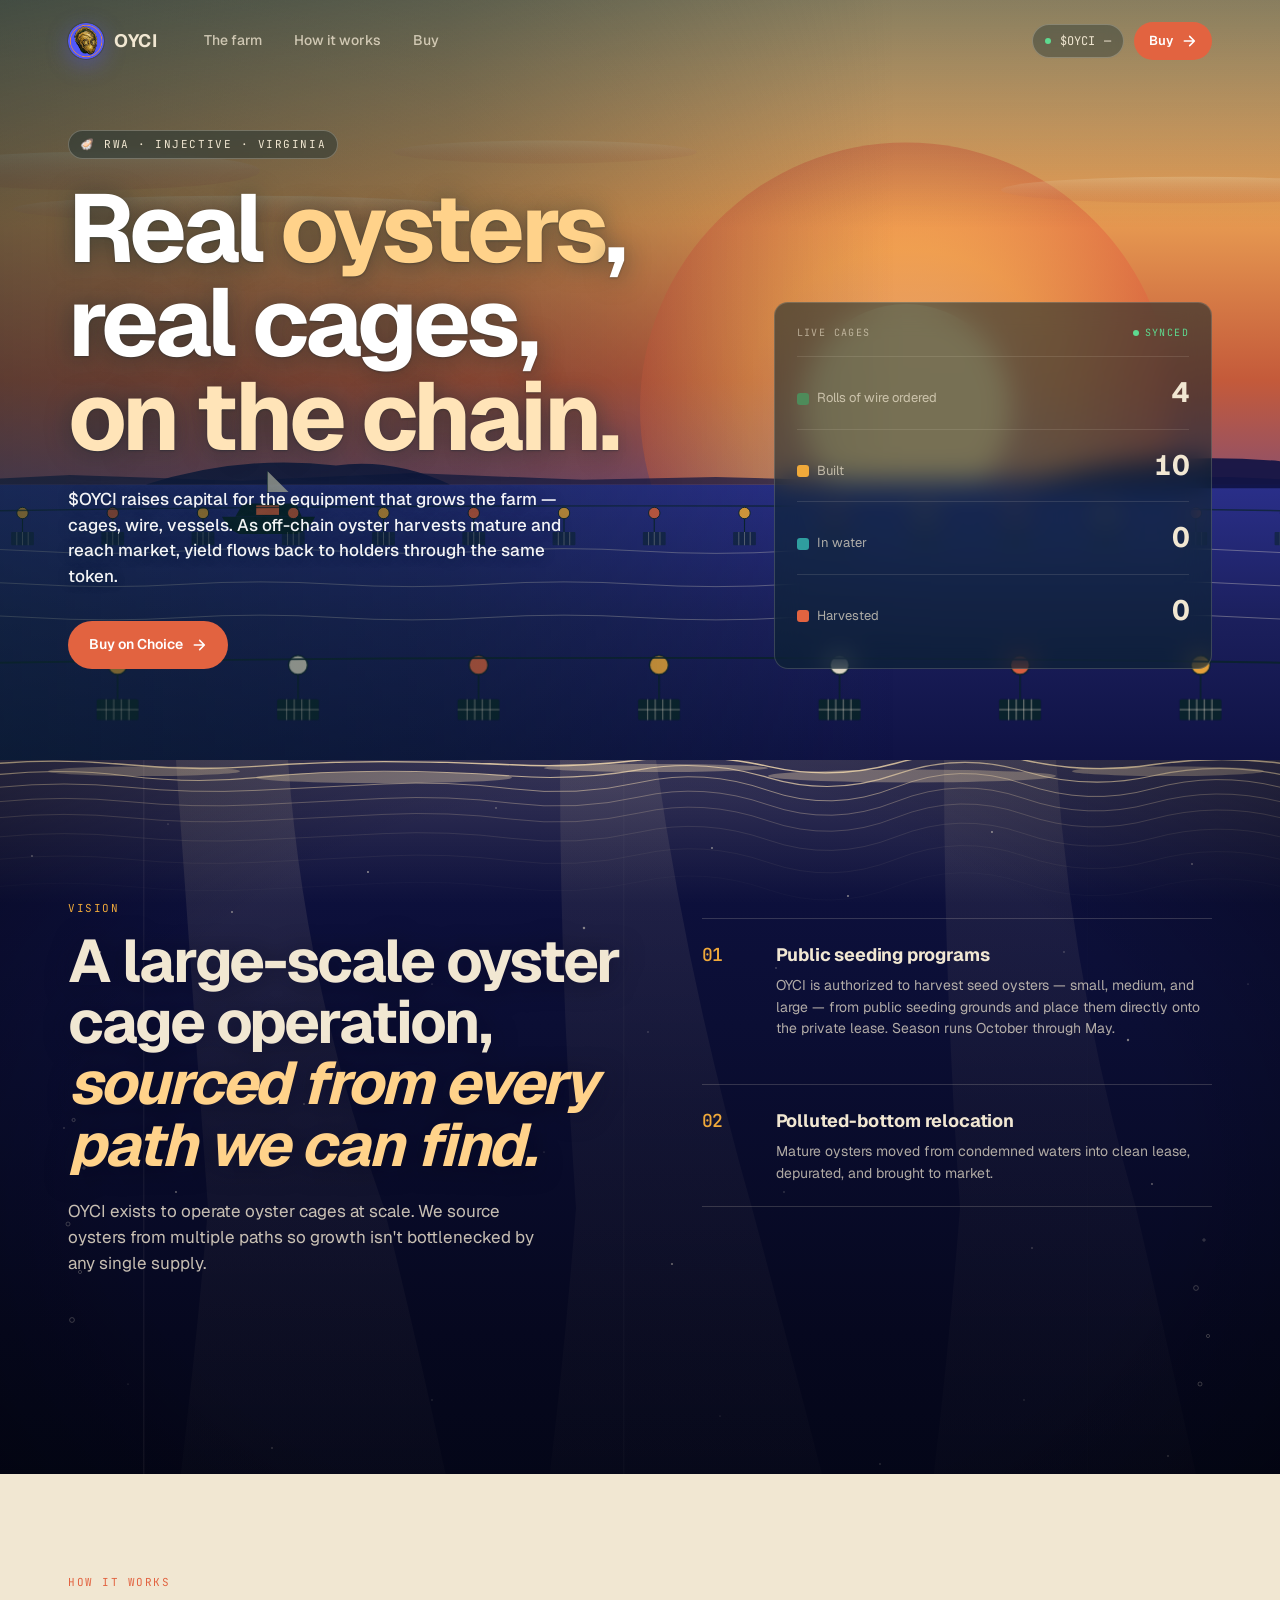
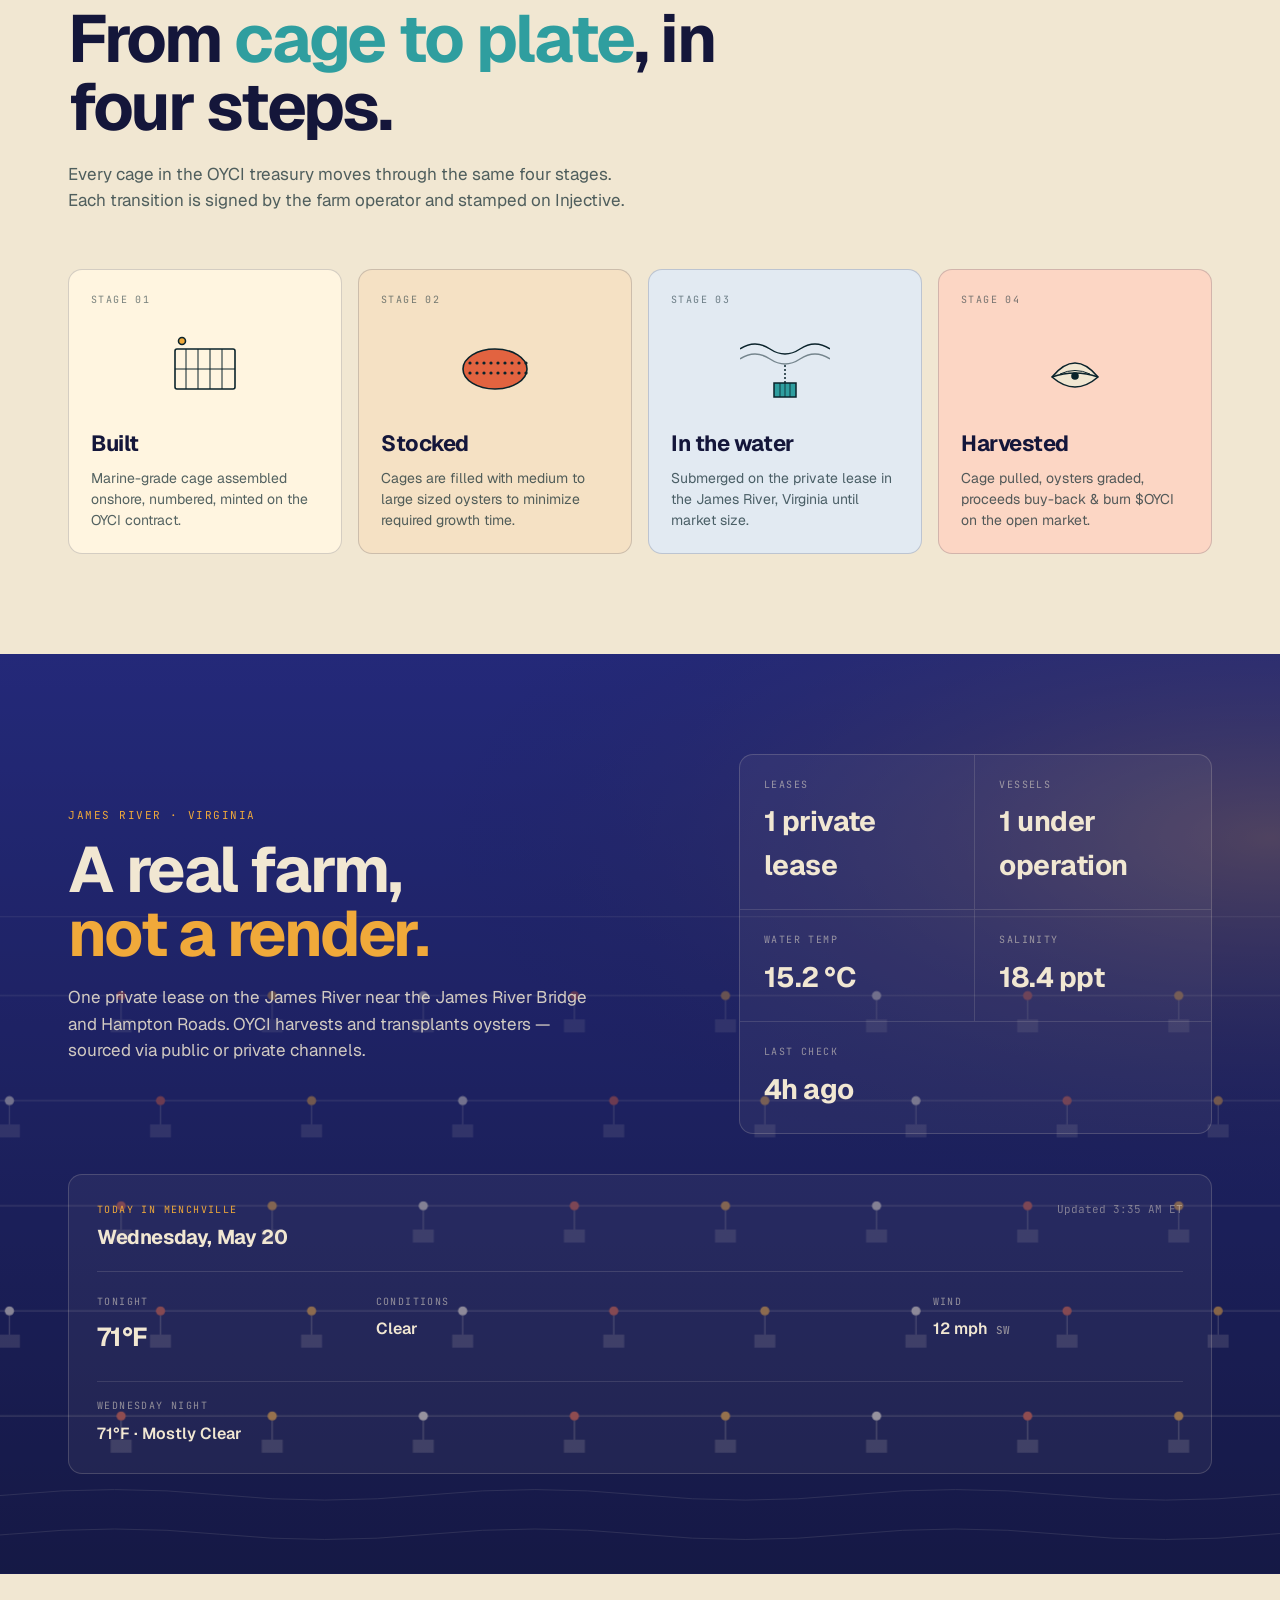
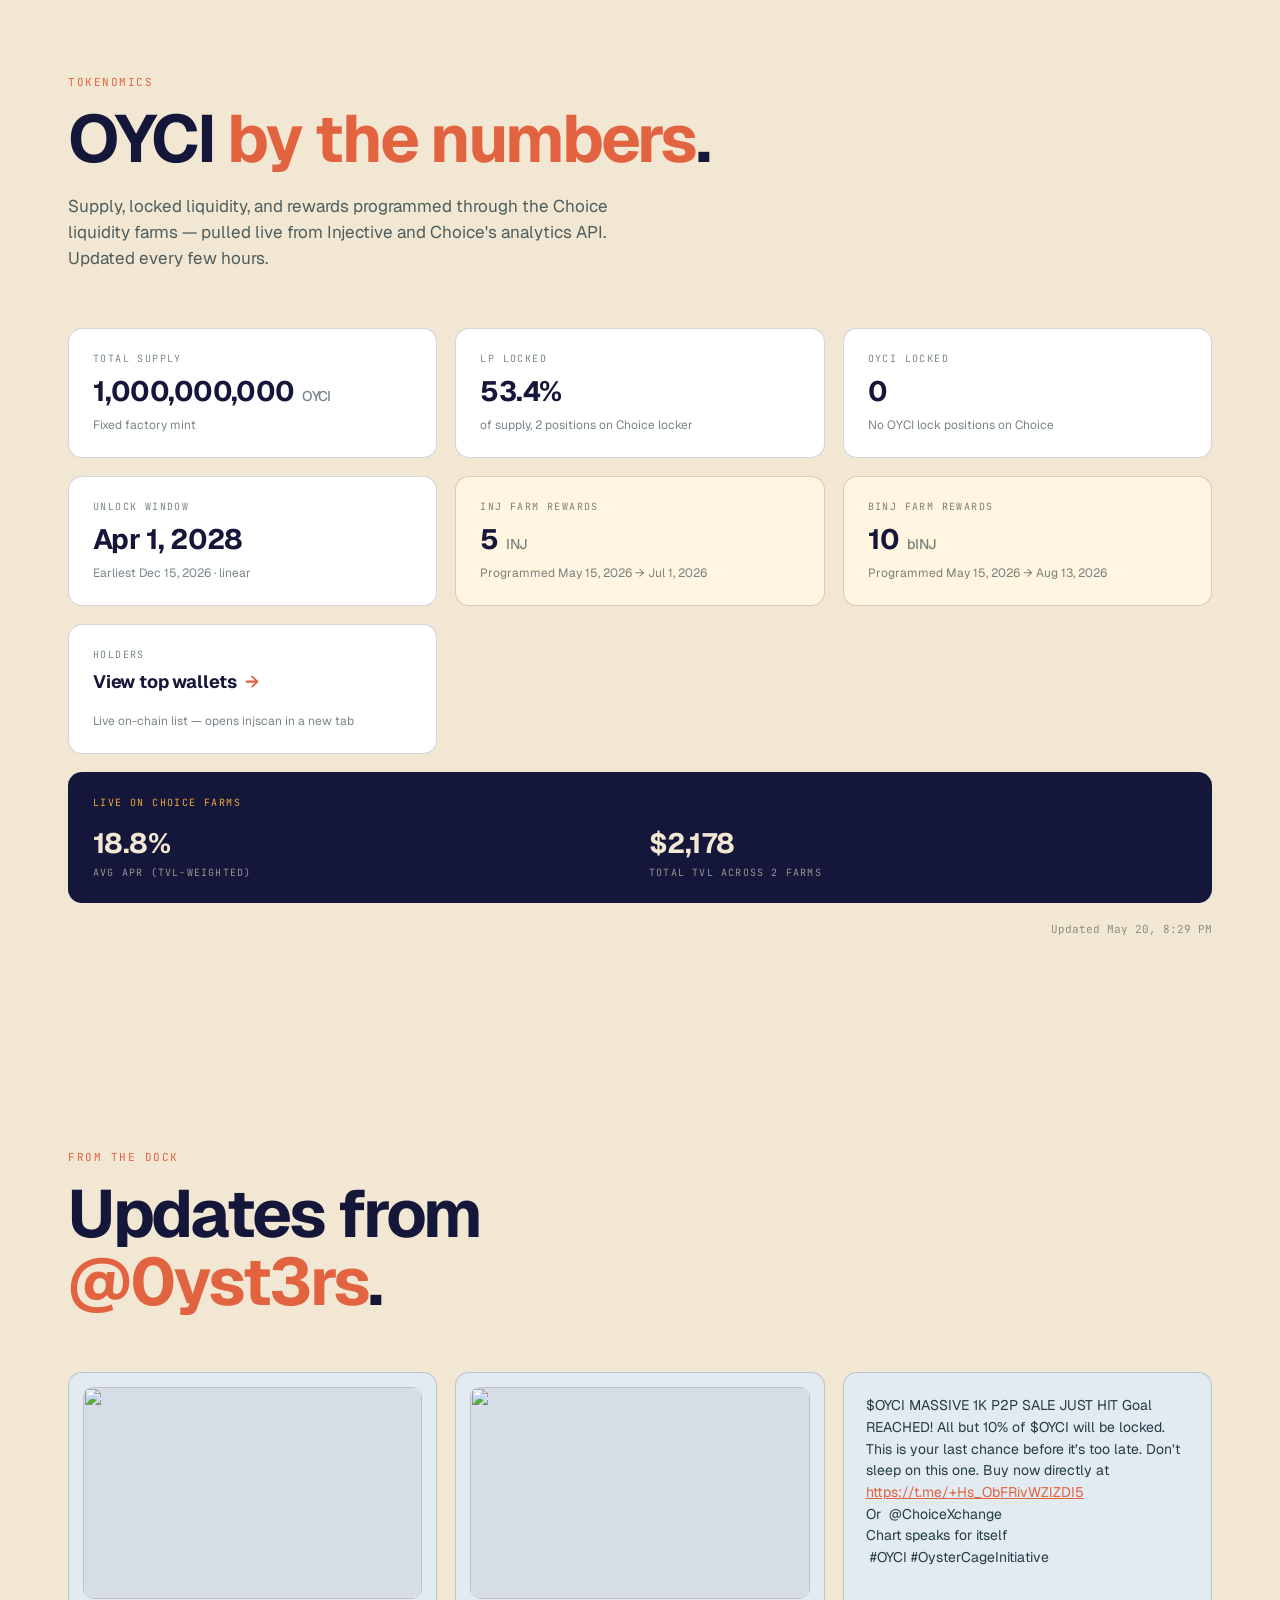
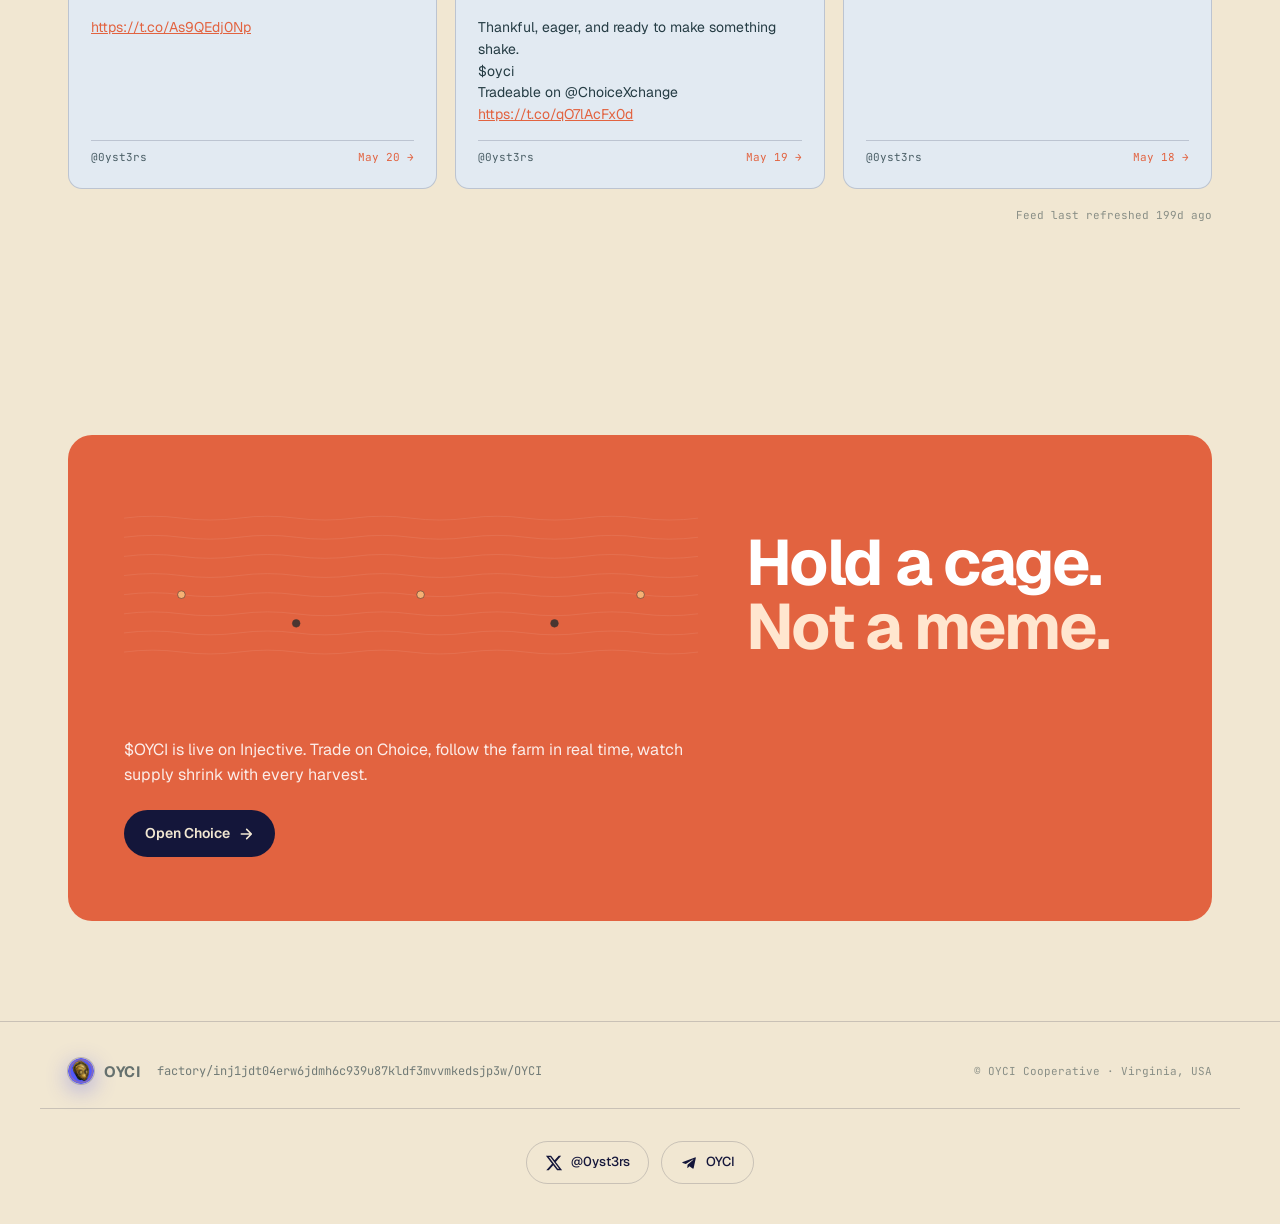
==== index.html @ 3a942a70 "site: stage 2 rework (medium/large oysters); fix H2 + stage 3 to match" ====
<!doctype html>
<html lang="en">
<head>
<meta charset="utf-8" />
<meta name="viewport" content="width=device-width, initial-scale=1" />
<title>OYCI — Oyster Coin on Injective</title>
<meta name="description" content="$OYCI raises capital for oyster farming equipment in the James River, Virginia, and routes yield from off-chain harvests back to holders. RWA coin on Injective, tradable on Choice." />
<meta name="author" content="OYCI Cooperative" />
<meta name="robots" content="index, follow" />
<link rel="canonical" href="https://oyci-rwa.github.io/oyci.info/" />

<!-- Open Graph -->
<meta property="og:type" content="website" />
<meta property="og:site_name" content="OYCI" />
<meta property="og:title" content="OYCI — Oyster Coin on Injective" />
<meta property="og:description" content="OYCI raises capital for oyster farming equipment in the James River, Virginia, and routes yield from off-chain harvests back to holders. RWA coin on Injective." />
<meta property="og:url" content="https://oyci-rwa.github.io/oyci.info/" />
<meta property="og:image" content="https://oyci-rwa.github.io/oyci.info/og-image.png" />
<meta property="og:image:width" content="1200" />
<meta property="og:image:height" content="630" />
<meta property="og:image:alt" content="OYCI logo on a cream background" />
<meta property="og:locale" content="en_US" />

<!-- Twitter Card -->
<meta name="twitter:card" content="summary_large_image" />
<meta name="twitter:site" content="@0yst3rs" />
<meta name="twitter:creator" content="@0yst3rs" />
<meta name="twitter:title" content="OYCI — Oyster Coin on Injective" />
<meta name="twitter:description" content="OYCI raises capital for oyster farming equipment in the James River, Virginia, and routes yield from off-chain harvests back to holders. RWA coin on Injective." />
<meta name="twitter:image" content="https://oyci-rwa.github.io/oyci.info/og-image.png" />

<link rel="icon" type="image/png" sizes="32x32" href="favicon-32x32.png" />
<link rel="icon" type="image/png" sizes="16x16" href="favicon-16x16.png" />
<link rel="apple-touch-icon" sizes="180x180" href="apple-touch-icon.png" />
<link rel="icon" type="image/x-icon" href="favicon.ico" />
<link rel="manifest" href="site.webmanifest" />
<meta name="theme-color" content="#1b1f5c" />
<link rel="preconnect" href="https://fonts.googleapis.com" />
<link rel="preconnect" href="https://fonts.gstatic.com" crossorigin />
<link href="https://fonts.googleapis.com/css2?family=Geist:wght@400;500;600;700&family=JetBrains+Mono:wght@400;500&display=swap" rel="stylesheet" />

<link rel="stylesheet" href="styles.css" />

<script type="application/ld+json">
{
  "@context": "https://schema.org",
  "@type": "Organization",
  "name": "OYCI Cooperative",
  "alternateName": "OYCI",
  "url": "https://oyci-rwa.github.io/oyci.info/",
  "logo": "https://oyci-rwa.github.io/oyci.info/android-chrome-512x512.png",
  "description": "Real-world-asset coin backed by physical oyster cages farmed in the James River, Virginia. Tracked live on Injective.",
  "sameAs": ["https://x.com/0yst3rs"],
  "address": {
    "@type": "PostalAddress",
    "addressRegion": "VA",
    "addressCountry": "US"
  }
}
</script>
</head>
<body>

<!-- ─── Hero ─── -->
<section class="hero">

  <svg class="sea-svg" viewBox="0 0 1600 800" preserveAspectRatio="xMidYMid slice" xmlns="http://www.w3.org/2000/svg" aria-hidden="true">
    <defs>
      <linearGradient id="sky" x1="0" y1="0" x2="0" y2="1">
        <stop offset="0%" stop-color="#f0c98a" />
        <stop offset="28%" stop-color="#e89c52" />
        <stop offset="50%" stop-color="#c45a3a" />
        <stop offset="72%" stop-color="#6a4a8a" />
        <stop offset="100%" stop-color="#1b1f5c" />
      </linearGradient>
      <linearGradient id="sea" x1="0" y1="0" x2="0" y2="1">
        <stop offset="0%" stop-color="#2a2f8a" />
        <stop offset="50%" stop-color="#1b1f5c" />
        <stop offset="100%" stop-color="#0f1244" />
      </linearGradient>
      <radialGradient id="sun" cx="0.5" cy="0.5">
        <stop offset="0%" stop-color="#ffe6a8" />
        <stop offset="60%" stop-color="#ffb054" />
        <stop offset="100%" stop-color="#e26340" />
      </radialGradient>
      <linearGradient id="cloud" x1="0" y1="0" x2="0" y2="1">
        <stop offset="0%" stop-color="#ffd9a4" stop-opacity="0.85" />
        <stop offset="100%" stop-color="#c45a3a" stop-opacity="0.3" />
      </linearGradient>
    </defs>

    <rect width="1600" height="800" fill="url(#sky)" />

    <ellipse cx="1080" cy="430" rx="280" ry="280" fill="url(#sun)" opacity="0.5" />
    <circle cx="1080" cy="430" r="110" fill="#ffd28a" opacity="0.95" />

    <ellipse cx="1080" cy="540" rx="240" ry="14" fill="#ffd28a" opacity="0.55" />
    <ellipse cx="1080" cy="600" rx="200" ry="9" fill="#ffd28a" opacity="0.4" />
    <ellipse cx="1080" cy="660" rx="160" ry="6" fill="#ffd28a" opacity="0.3" />

    <ellipse cx="220" cy="180" rx="180" ry="20" fill="url(#cloud)" opacity="0.6" />
    <ellipse cx="380" cy="220" rx="240" ry="14" fill="url(#cloud)" opacity="0.5" />
    <ellipse cx="700" cy="160" rx="160" ry="12" fill="url(#cloud)" opacity="0.4" />
    <ellipse cx="1380" cy="200" rx="200" ry="14" fill="url(#cloud)" opacity="0.45" />

    <rect y="510" width="1600" height="290" fill="url(#sea)" />

    <path d="M0 510 L 200 500 L 380 506 L 560 498 L 740 505 L 880 502 L 1020 506 L 1240 504 L 1420 502 L 1600 510 Z" fill="#0f1244" opacity="0.7" />
    <path d="M280 510 Q 380 478, 480 490 Q 540 482, 600 510 Z" fill="#0f1244" opacity="0.85" />
    <path d="M1200 510 Q 1340 470, 1500 488 Q 1560 484, 1600 510 L 1600 514 L 1200 514 Z" fill="#0f1244" opacity="0.9" />

    <g transform="translate(360 526)">
      <path d="M0 18 Q 6 32, 18 36 L 80 36 Q 92 32, 98 18 Z" fill="#0a232b" />
      <path d="M14 18 L 84 18 L 78 4 L 22 4 Z" fill="#0a232b" />
      <line x1="48" y1="4" x2="48" y2="-30" stroke="#0a232b" stroke-width="1.2" />
      <path d="M48 -30 L 70 -8 L 48 -8 Z" fill="#f1e7d2" opacity="0.85" />
      <rect x="36" y="6" width="24" height="10" fill="#e26340" />
    </g>

    <g opacity="0.95" id="buoy-row-1"></g>

    <g stroke="#f1e7d2" stroke-width="1" fill="none" opacity="0.35">
      <path d="M0 580 Q 80 575, 160 580 T 320 580 T 480 580 T 640 580 T 800 580 T 960 580 T 1120 580 T 1280 580 T 1440 580 T 1600 580" />
      <path d="M0 615 Q 80 610, 160 615 T 320 615 T 480 615 T 640 615 T 800 615 T 960 615 T 1120 615 T 1280 615 T 1440 615 T 1600 615" />
      <path d="M0 650 Q 80 645, 160 650 T 320 650 T 480 650 T 640 650 T 800 650 T 960 650 T 1120 650 T 1280 650 T 1440 650 T 1600 650" />
    </g>

    <g opacity="0.95" id="buoy-row-2"></g>

    <path d="M-20 540 Q 800 525, 1620 540" stroke="#0a232b" stroke-width="1.5" fill="none" opacity="0.7" />
    <path d="M-20 700 Q 800 685, 1620 700" stroke="#0a232b" stroke-width="2" fill="none" opacity="0.85" />
  </svg>

  <!-- Nav -->
  <div class="nav">
    <div class="wrap nav-inner">
      <a href="#" class="brand">
        <img class="brand-mark" src="oyci-logo.png" alt="OYCI" width="36" height="36" />
        <span>OYCI</span>
      </a>
      <nav class="nav-links">
        <a href="#farm">The farm</a>
        <a href="#how">How it works</a>
        <a href="#buy">Buy</a>
      </nav>
      <div class="nav-right">
        <div class="pricepill" title="Live price from Choice OYCI/INJ pool × INJ/USD oracle">
          <span class="dot"></span>
          <span>$OYCI</span>
          <span id="oyci-price">—</span>
        </div>
        <a class="btn primary sm" href="https://choice.exchange/charts?pool=inj1qxp3uga2q2x8sfs46ul2luk7tvq09x9r4cvuzr&amp;interval=4h&amp;input=factory%2Finj1jdt04erw6jdmh6c939u87kldf3mvvmkedsjp3w%2FOYCI&amp;output=inj" target="_blank" rel="noopener noreferrer">Buy
          <svg width="16" height="16" viewBox="0 0 24 24" fill="none" stroke="currentColor" stroke-width="2.4" stroke-linecap="round" stroke-linejoin="round"><path d="M5 12h14M13 5l7 7-7 7" /></svg>
        </a>
      </div>
    </div>
  </div>

  <div class="wrap">
    <div class="hero-grid">
      <div>
        <span class="eyebrow">🦪 RWA · Injective · Virginia</span>
        <h1>
          Real <span class="a">oysters</span>,<br />
          real cages,<br />
          <span class="b">on the chain.</span>
        </h1>
        <p class="hero-sub">
          $OYCI raises capital for the equipment that grows the farm — cages,
          wire, vessels. As off-chain oyster harvests mature and reach market,
          yield flows back to holders through the same token.
        </p>
        <div class="hero-cta">
          <a class="btn primary" href="https://choice.exchange/charts?pool=inj1qxp3uga2q2x8sfs46ul2luk7tvq09x9r4cvuzr&amp;interval=4h&amp;input=factory%2Finj1jdt04erw6jdmh6c939u87kldf3mvvmkedsjp3w%2FOYCI&amp;output=inj" target="_blank" rel="noopener noreferrer">Buy on Choice
            <svg width="16" height="16" viewBox="0 0 24 24" fill="none" stroke="currentColor" stroke-width="2.4" stroke-linecap="round" stroke-linejoin="round"><path d="M5 12h14M13 5l7 7-7 7" /></svg>
          </a>
        </div>
      </div>

      <div class="quick-stats">
        <div class="qs-head">
          <span>Live cages</span>
          <span class="live">Synced</span>
        </div>
        <div class="qs-row">
          <span class="k"><span class="swatch" style="background:#4e8b5a;"></span>Rolls of wire ordered</span>
          <span class="v"><span data-count="4">0</span></span>
        </div>
        <div class="qs-row">
          <span class="k"><span class="swatch" style="background:#f0a93a;"></span>Built</span>
          <span class="v"><span data-count="10">0</span></span>
        </div>
        <div class="qs-row">
          <span class="k"><span class="swatch" style="background:#2f9e9f;"></span>In water</span>
          <span class="v"><span data-count="0">0</span></span>
        </div>
        <div class="qs-row">
          <span class="k"><span class="swatch" style="background:#e26340;"></span>Harvested</span>
          <span class="v"><span data-count="0">0</span></span>
        </div>
      </div>
    </div>
  </div>
</section>

<!-- ─── Vision (descending below the surface) ─── -->
<section class="vision-section" id="vision">
  <svg class="vision-deco" viewBox="0 0 1600 1100" preserveAspectRatio="xMidYMin slice" xmlns="http://www.w3.org/2000/svg" aria-hidden="true">
    <defs>
      <!-- Depth gradient: continues from the hero's deepest blue at top, fades to near-black at the seabed -->
      <linearGradient id="vsDepth" x1="0" y1="0" x2="0" y2="1">
        <stop offset="0%" stop-color="#0f1244" />
        <stop offset="30%" stop-color="#0b0e34" />
        <stop offset="65%" stop-color="#06081f" />
        <stop offset="100%" stop-color="#020410" />
      </linearGradient>
      <!-- God ray: fanning, soft -->
      <linearGradient id="vsRay" x1="0" y1="0" x2="0" y2="1">
        <stop offset="0%" stop-color="#ffe4b8" stop-opacity="0.22" />
        <stop offset="40%" stop-color="#ffe4b8" stop-opacity="0.09" />
        <stop offset="100%" stop-color="#ffe4b8" stop-opacity="0" />
      </linearGradient>
      <!-- Soft caustic ripple at top -->
      <linearGradient id="vsCaustic" x1="0" y1="0" x2="0" y2="1">
        <stop offset="0%" stop-color="#ffe4b8" stop-opacity="0.18" />
        <stop offset="100%" stop-color="#ffe4b8" stop-opacity="0" />
      </linearGradient>
      <!-- Soft vignette to push the corners darker, focus on center -->
      <radialGradient id="vsVignette" cx="0.5" cy="0.45" r="0.75">
        <stop offset="55%" stop-color="#000000" stop-opacity="0" />
        <stop offset="100%" stop-color="#000000" stop-opacity="0.45" />
      </radialGradient>
    </defs>

    <!-- Base depth gradient -->
    <rect width="1600" height="1100" fill="url(#vsDepth)" />

    <!-- Looking up at the rippled water surface — layered caustics that fade with depth -->
    <!-- Warm wash near the surface: brighter water near the top -->
    <rect width="1600" height="180" fill="url(#vsCaustic)" opacity="0.95" />

    <!-- Broken bright patches — sun catching wave crests -->
    <g fill="#ffe4b8" opacity="0.35">
      <ellipse cx="180" cy="14" rx="120" ry="6" />
      <ellipse cx="480" cy="22" rx="160" ry="7" />
      <ellipse cx="820" cy="10" rx="140" ry="5" />
      <ellipse cx="1140" cy="20" rx="180" ry="8" />
      <ellipse cx="1460" cy="14" rx="120" ry="6" />
    </g>

    <!-- Ripple bands — brightest near top, fading and thinning with depth -->
    <g fill="none" stroke="#ffe4b8">
      <path d="M0 4 Q 80 -2, 160 6 T 320 8 T 480 2 T 640 6 T 800 0 T 960 8 T 1120 4 T 1280 0 T 1440 6 T 1600 4"
            stroke-width="1.8" opacity="0.85" />
      <path d="M0 18 Q 80 10, 160 20 T 320 22 T 480 14 T 640 20 T 800 12 T 960 22 T 1120 18 T 1280 14 T 1440 20 T 1600 18"
            stroke-width="1.4" opacity="0.7" />
      <path d="M0 34 Q 80 26, 160 34 T 320 38 T 480 30 T 640 36 T 800 28 T 960 38 T 1120 34 T 1280 30 T 1440 36 T 1600 34"
            stroke-width="1.1" opacity="0.55" />
      <path d="M0 52 Q 80 44, 160 52 T 320 56 T 480 48 T 640 54 T 800 46 T 960 56 T 1120 52 T 1280 48 T 1440 54 T 1600 52"
            stroke-width="0.9" opacity="0.42" />
      <path d="M0 72 Q 80 64, 160 72 T 320 76 T 480 68 T 640 74 T 800 66 T 960 76 T 1120 72 T 1280 68 T 1440 74 T 1600 72"
            stroke-width="0.75" opacity="0.32" />
      <path d="M0 96 Q 80 88, 160 96 T 320 100 T 480 92 T 640 98 T 800 90 T 960 100 T 1120 96 T 1280 92 T 1440 98 T 1600 96"
            stroke-width="0.6" opacity="0.22" />
      <path d="M0 124 Q 80 116, 160 124 T 320 128 T 480 120 T 640 126 T 800 118 T 960 128 T 1120 124 T 1280 120 T 1440 126 T 1600 124"
            stroke-width="0.5" opacity="0.14" />
      <path d="M0 158 Q 80 150, 160 158 T 320 162 T 480 154 T 640 160 T 800 152 T 960 162 T 1120 158 T 1280 154 T 1440 160 T 1600 158"
            stroke-width="0.4" opacity="0.08" />
    </g>

    <!-- God rays — diverging fans, organic edges via quadratic curves -->
    <g>
      <path d="M 220 0 L 360 0 Q 380 280, 480 560 Q 540 800, 600 1100 L 200 1100 Q 240 800, 260 560 Q 240 280, 220 0 Z"
            fill="url(#vsRay)" opacity="0.55" />
      <path d="M 700 0 L 820 0 Q 860 280, 940 560 Q 1010 820, 1080 1100 L 660 1100 Q 700 820, 720 560 Q 700 280, 700 0 Z"
            fill="url(#vsRay)" opacity="0.45" />
      <path d="M 1180 0 L 1320 0 Q 1340 280, 1420 560 Q 1480 820, 1540 1100 L 1140 1100 Q 1180 820, 1200 560 Q 1180 280, 1180 0 Z"
            fill="url(#vsRay)" opacity="0.4" />
    </g>

    <!-- Vignette to deepen edges and frame the content -->
    <rect width="1600" height="1100" fill="url(#vsVignette)" />

    <!-- Marine snow — many small particles, varied sizes and opacities, denser near the top, sparser deep -->
    <g fill="#f1e7d2">
      <circle cx="40" cy="120" r="0.9" opacity="0.55" />
      <circle cx="125" cy="240" r="1.4" opacity="0.5" />
      <circle cx="210" cy="80" r="0.7" opacity="0.45" />
      <circle cx="290" cy="190" r="1.1" opacity="0.55" />
      <circle cx="380" cy="320" r="0.8" opacity="0.4" />
      <circle cx="460" cy="140" r="1.3" opacity="0.55" />
      <circle cx="540" cy="280" r="0.7" opacity="0.45" />
      <circle cx="620" cy="60" r="1" opacity="0.5" />
      <circle cx="730" cy="210" r="1.6" opacity="0.5" />
      <circle cx="810" cy="340" r="0.8" opacity="0.4" />
      <circle cx="890" cy="110" r="1.1" opacity="0.55" />
      <circle cx="970" cy="260" r="0.9" opacity="0.45" />
      <circle cx="1060" cy="170" r="1.4" opacity="0.5" />
      <circle cx="1150" cy="330" r="0.7" opacity="0.4" />
      <circle cx="1240" cy="90" r="1.2" opacity="0.55" />
      <circle cx="1330" cy="240" r="0.8" opacity="0.45" />
      <circle cx="1410" cy="350" r="1.5" opacity="0.5" />
      <circle cx="1490" cy="130" r="1" opacity="0.5" />
      <circle cx="1560" cy="280" r="0.7" opacity="0.4" />

      <circle cx="80" cy="460" r="0.8" opacity="0.4" />
      <circle cx="220" cy="540" r="1.2" opacity="0.42" />
      <circle cx="380" cy="430" r="0.9" opacity="0.38" />
      <circle cx="520" cy="600" r="1.1" opacity="0.4" />
      <circle cx="680" cy="490" r="0.7" opacity="0.36" />
      <circle cx="840" cy="630" r="1.4" opacity="0.4" />
      <circle cx="980" cy="540" r="0.8" opacity="0.38" />
      <circle cx="1130" cy="460" r="1" opacity="0.42" />
      <circle cx="1290" cy="610" r="0.9" opacity="0.38" />
      <circle cx="1440" cy="530" r="1.2" opacity="0.4" />

      <circle cx="160" cy="780" r="0.7" opacity="0.28" />
      <circle cx="340" cy="860" r="1" opacity="0.3" />
      <circle cx="540" cy="800" r="0.8" opacity="0.25" />
      <circle cx="720" cy="900" r="1.1" opacity="0.3" />
      <circle cx="900" cy="820" r="0.7" opacity="0.25" />
      <circle cx="1100" cy="880" r="0.9" opacity="0.28" />
      <circle cx="1280" cy="800" r="0.8" opacity="0.25" />
      <circle cx="1460" cy="870" r="1" opacity="0.28" />
    </g>

    <!-- A few bubbles rising on the left edge -->
    <g fill="none" stroke="#f1e7d2" stroke-width="0.8" opacity="0.35">
      <circle cx="90" cy="700" r="3" />
      <circle cx="100" cy="640" r="2" />
      <circle cx="85" cy="580" r="2.5" />
      <circle cx="105" cy="510" r="1.5" />
      <circle cx="92" cy="450" r="2" />
      <circle cx="1500" cy="780" r="2.5" />
      <circle cx="1510" cy="720" r="2" />
      <circle cx="1495" cy="660" r="3" />
      <circle cx="1505" cy="600" r="1.5" />
    </g>

    <!-- Oyster cage clusters at depth — clearly drawn longline + 3 cages per cluster, getting smaller/dimmer toward back -->
    <!-- Cluster 1: front-left, larger -->
    <g opacity="0.85">
      <line x1="180" y1="0" x2="180" y2="950" stroke="#f1e7d2" stroke-width="0.7" opacity="0.18" />
      <g transform="translate(180 950)">
        <rect x="-26" y="0" width="52" height="38" fill="#020410" stroke="#f1e7d2" stroke-width="0.9" />
        <line x1="-16" y1="0" x2="-16" y2="38" stroke="#f1e7d2" stroke-width="0.6" />
        <line x1="-6" y1="0" x2="-6" y2="38" stroke="#f1e7d2" stroke-width="0.6" />
        <line x1="6" y1="0" x2="6" y2="38" stroke="#f1e7d2" stroke-width="0.6" />
        <line x1="16" y1="0" x2="16" y2="38" stroke="#f1e7d2" stroke-width="0.6" />
        <line x1="-26" y1="13" x2="26" y2="13" stroke="#f1e7d2" stroke-width="0.5" />
        <line x1="-26" y1="26" x2="26" y2="26" stroke="#f1e7d2" stroke-width="0.5" />
      </g>
      <g transform="translate(180 1000)">
        <rect x="-26" y="0" width="52" height="38" fill="#020410" stroke="#f1e7d2" stroke-width="0.9" />
        <line x1="-16" y1="0" x2="-16" y2="38" stroke="#f1e7d2" stroke-width="0.6" />
        <line x1="-6" y1="0" x2="-6" y2="38" stroke="#f1e7d2" stroke-width="0.6" />
        <line x1="6" y1="0" x2="6" y2="38" stroke="#f1e7d2" stroke-width="0.6" />
        <line x1="16" y1="0" x2="16" y2="38" stroke="#f1e7d2" stroke-width="0.6" />
        <line x1="-26" y1="13" x2="26" y2="13" stroke="#f1e7d2" stroke-width="0.5" />
        <line x1="-26" y1="26" x2="26" y2="26" stroke="#f1e7d2" stroke-width="0.5" />
      </g>
    </g>

    <!-- Cluster 2: mid -->
    <g opacity="0.62">
      <line x1="780" y1="0" x2="780" y2="970" stroke="#f1e7d2" stroke-width="0.55" opacity="0.15" />
      <g transform="translate(780 970)">
        <rect x="-22" y="0" width="44" height="32" fill="#020410" stroke="#f1e7d2" stroke-width="0.7" />
        <line x1="-14" y1="0" x2="-14" y2="32" stroke="#f1e7d2" stroke-width="0.5" />
        <line x1="-5" y1="0" x2="-5" y2="32" stroke="#f1e7d2" stroke-width="0.5" />
        <line x1="4" y1="0" x2="4" y2="32" stroke="#f1e7d2" stroke-width="0.5" />
        <line x1="13" y1="0" x2="13" y2="32" stroke="#f1e7d2" stroke-width="0.5" />
        <line x1="-22" y1="11" x2="22" y2="11" stroke="#f1e7d2" stroke-width="0.4" />
        <line x1="-22" y1="22" x2="22" y2="22" stroke="#f1e7d2" stroke-width="0.4" />
      </g>
      <g transform="translate(780 1010)">
        <rect x="-22" y="0" width="44" height="32" fill="#020410" stroke="#f1e7d2" stroke-width="0.7" />
        <line x1="-14" y1="0" x2="-14" y2="32" stroke="#f1e7d2" stroke-width="0.5" />
        <line x1="-5" y1="0" x2="-5" y2="32" stroke="#f1e7d2" stroke-width="0.5" />
        <line x1="4" y1="0" x2="4" y2="32" stroke="#f1e7d2" stroke-width="0.5" />
        <line x1="13" y1="0" x2="13" y2="32" stroke="#f1e7d2" stroke-width="0.5" />
        <line x1="-22" y1="11" x2="22" y2="11" stroke="#f1e7d2" stroke-width="0.4" />
        <line x1="-22" y1="22" x2="22" y2="22" stroke="#f1e7d2" stroke-width="0.4" />
      </g>
    </g>

    <!-- Cluster 3: back-right, smallest -->
    <g opacity="0.4">
      <line x1="1360" y1="0" x2="1360" y2="990" stroke="#f1e7d2" stroke-width="0.4" opacity="0.12" />
      <g transform="translate(1360 990)">
        <rect x="-17" y="0" width="34" height="24" fill="#020410" stroke="#f1e7d2" stroke-width="0.5" />
        <line x1="-10" y1="0" x2="-10" y2="24" stroke="#f1e7d2" stroke-width="0.4" />
        <line x1="-3" y1="0" x2="-3" y2="24" stroke="#f1e7d2" stroke-width="0.4" />
        <line x1="4" y1="0" x2="4" y2="24" stroke="#f1e7d2" stroke-width="0.4" />
        <line x1="11" y1="0" x2="11" y2="24" stroke="#f1e7d2" stroke-width="0.4" />
        <line x1="-17" y1="8" x2="17" y2="8" stroke="#f1e7d2" stroke-width="0.3" />
        <line x1="-17" y1="16" x2="17" y2="16" stroke="#f1e7d2" stroke-width="0.3" />
      </g>
      <g transform="translate(1360 1020)">
        <rect x="-17" y="0" width="34" height="24" fill="#020410" stroke="#f1e7d2" stroke-width="0.5" />
        <line x1="-10" y1="0" x2="-10" y2="24" stroke="#f1e7d2" stroke-width="0.4" />
        <line x1="-3" y1="0" x2="-3" y2="24" stroke="#f1e7d2" stroke-width="0.4" />
        <line x1="4" y1="0" x2="4" y2="24" stroke="#f1e7d2" stroke-width="0.4" />
        <line x1="11" y1="0" x2="11" y2="24" stroke="#f1e7d2" stroke-width="0.4" />
        <line x1="-17" y1="8" x2="17" y2="8" stroke="#f1e7d2" stroke-width="0.3" />
        <line x1="-17" y1="16" x2="17" y2="16" stroke="#f1e7d2" stroke-width="0.3" />
      </g>
    </g>
  </svg>
  <div class="wrap vision-grid">
    <div class="vision-lead">
      <div class="kicker">Vision</div>
      <h2 class="h2">A large-scale oyster cage operation,<br /><em>sourced from every path we can find.</em></h2>
      <p class="lead">
        OYCI exists to operate oyster cages at scale. We source oysters from
        multiple paths so growth isn't bottlenecked by any single supply.
      </p>
    </div>
    <div class="vision-pillars">
      <div class="vision-pillar">
        <div class="num">01</div>
        <div>
          <h3>Public seeding programs</h3>
          <p>OYCI is authorized to harvest seed oysters — small, medium, and large — from public seeding grounds and place them directly onto the private lease. Season runs October through May.</p>
        </div>
      </div>
      <div class="vision-pillar">
        <div class="num">02</div>
        <div>
          <h3>Polluted-bottom relocation</h3>
          <p>Mature oysters moved from condemned waters into clean lease, depurated, and brought to market.</p>
        </div>
      </div>
    </div>
  </div>
</section>

<!-- ─── How it works ─── -->
<section class="section cream" id="how">
  <div class="wrap">
    <div class="section-head">
      <div class="kicker">How it works</div>
      <h2 class="h2">From <span class="a">cage to plate</span>, in four steps.</h2>
      <p class="lead">
        Every cage in the OYCI treasury moves through the same four stages.
        Each transition is signed by the farm operator and stamped on Injective.
      </p>
    </div>
    <div class="life">
      <div class="life-card a">
        <div class="num">Stage 01</div>
        <div class="vis">
          <svg width="90" height="80" viewBox="0 0 90 80" fill="none" stroke="#0a232b" stroke-width="1.6">
            <rect x="15" y="22" width="60" height="40" rx="2" />
            <line x1="26" y1="22" x2="26" y2="62" stroke-width="1" />
            <line x1="38" y1="22" x2="38" y2="62" stroke-width="1" />
            <line x1="50" y1="22" x2="50" y2="62" stroke-width="1" />
            <line x1="62" y1="22" x2="62" y2="62" stroke-width="1" />
            <line x1="15" y1="42" x2="75" y2="42" stroke-width="1" />
            <circle cx="22" cy="14" r="3.5" fill="#f0a93a" />
          </svg>
        </div>
        <h3>Built</h3>
        <p>Marine-grade cage assembled onshore, numbered, minted on the OYCI contract.</p>
      </div>

      <div class="life-card b">
        <div class="num">Stage 02</div>
        <div class="vis">
          <svg width="90" height="80" viewBox="0 0 90 80" fill="none">
            <ellipse cx="45" cy="42" rx="32" ry="20" fill="#e26340" stroke="#0a232b" stroke-width="1.6" />
            <circle cx="20" cy="36" r="1.6" fill="#0a232b" /><circle cx="27" cy="36" r="1.6" fill="#0a232b" /><circle cx="34" cy="36" r="1.6" fill="#0a232b" /><circle cx="41" cy="36" r="1.6" fill="#0a232b" /><circle cx="48" cy="36" r="1.6" fill="#0a232b" /><circle cx="55" cy="36" r="1.6" fill="#0a232b" /><circle cx="62" cy="36" r="1.6" fill="#0a232b" /><circle cx="69" cy="36" r="1.6" fill="#0a232b" /><circle cx="76" cy="36" r="1.6" fill="#0a232b" />
            <circle cx="20" cy="46" r="1.6" fill="#0a232b" /><circle cx="27" cy="46" r="1.6" fill="#0a232b" /><circle cx="34" cy="46" r="1.6" fill="#0a232b" /><circle cx="41" cy="46" r="1.6" fill="#0a232b" /><circle cx="48" cy="46" r="1.6" fill="#0a232b" /><circle cx="55" cy="46" r="1.6" fill="#0a232b" /><circle cx="62" cy="46" r="1.6" fill="#0a232b" /><circle cx="69" cy="46" r="1.6" fill="#0a232b" /><circle cx="76" cy="46" r="1.6" fill="#0a232b" />
          </svg>
        </div>
        <h3>Stocked</h3>
        <p>Cages are filled with medium to large sized oysters to minimize required growth time.</p>
      </div>

      <div class="life-card c">
        <div class="num">Stage 03</div>
        <div class="vis">
          <svg width="90" height="80" viewBox="0 0 90 80" fill="none" stroke="#0a232b" stroke-width="1.5">
            <path d="M0 22 Q 15 12, 30 22 T 60 22 T 90 22" />
            <path d="M0 32 Q 15 22, 30 32 T 60 32 T 90 32" opacity="0.5" />
            <line x1="45" y1="38" x2="45" y2="62" stroke-dasharray="2 2" />
            <rect x="34" y="56" width="22" height="14" fill="#2f9e9f" />
            <line x1="40" y1="56" x2="40" y2="70" stroke-width="0.8" />
            <line x1="45" y1="56" x2="45" y2="70" stroke-width="0.8" />
            <line x1="50" y1="56" x2="50" y2="70" stroke-width="0.8" />
          </svg>
        </div>
        <h3>In the water</h3>
        <p>Submerged on the private lease in the James River, Virginia until market size.</p>
      </div>

      <div class="life-card d">
        <div class="num">Stage 04</div>
        <div class="vis">
          <svg width="90" height="80" viewBox="0 0 90 80" fill="none" stroke="#0a232b" stroke-width="1.6">
            <path d="M22 50 Q 45 22, 68 50 Q 45 70, 22 50 Z" fill="#f1e7d2" />
            <path d="M22 50 Q 45 42, 68 50" />
            <path d="M30 47 Q 45 40, 60 47" stroke-width="1" />
            <circle cx="45" cy="49" r="3" fill="#0a232b" />
          </svg>
        </div>
        <h3>Harvested</h3>
        <p>Cage pulled, oysters graded, proceeds buy-back &amp; burn $OYCI on the open market.</p>
      </div>
    </div>
  </div>
</section>

<!-- ─── Farm ─── -->
<section class="farm" id="farm">
  <svg class="farm-svg" viewBox="0 0 1600 700" preserveAspectRatio="xMidYMid slice" xmlns="http://www.w3.org/2000/svg" aria-hidden="true">
    <defs>
      <linearGradient id="fbgSea" x1="0" y1="0" x2="0" y2="1">
        <stop offset="0%" stop-color="#2a2f8a" />
        <stop offset="100%" stop-color="#14163a" />
      </linearGradient>
      <radialGradient id="moon" cx="0.8" cy="0.2" r="0.4">
        <stop offset="0%" stop-color="#f0a93a" stop-opacity="0.35" />
        <stop offset="100%" stop-color="#14163a" stop-opacity="0" />
      </radialGradient>
    </defs>
    <rect width="1600" height="700" fill="url(#fbgSea)" />
    <rect width="1600" height="700" fill="url(#moon)" />
    <line x1="0" y1="200" x2="1600" y2="200" stroke="#f1e7d2" stroke-width="0.6" opacity="0.18" />
    <g id="farm-shelves"></g>
    <g stroke="#f1e7d2" stroke-width="0.7" fill="none" opacity="0.18">
      <path d="M0 640 Q 80 632, 160 640 T 320 640 T 480 640 T 640 640 T 800 640 T 960 640 T 1120 640 T 1280 640 T 1440 640 T 1600 640" />
      <path d="M0 670 Q 80 662, 160 670 T 320 670 T 480 670 T 640 670 T 800 670 T 960 670 T 1120 670 T 1280 670 T 1440 670 T 1600 670" />
    </g>
  </svg>

  <div class="wrap">
    <div class="farm-grid">
      <div>
        <div class="kicker">James River · Virginia</div>
        <h2>A real farm,<br /><em>not a render.</em></h2>
        <p>
          One private lease on the James River near the James River Bridge and
          Hampton Roads. OYCI harvests and transplants oysters — sourced via
          public or private channels.
        </p>
      </div>
      <div class="farm-stats">
        <div><div class="k">Leases</div><div class="v">1 private lease</div></div>
        <div><div class="k">Vessels</div><div class="v">1 under operation</div></div>
        <div><div class="k">Water temp</div><div class="v">15.2 °C</div></div>
        <div><div class="k">Salinity</div><div class="v">18.4 ppt</div></div>
        <div class="span-2"><div class="k">Last check</div><div class="v">4h ago</div></div>
      </div>
    </div>
    <div class="weather-card" id="weather-card">
      <div class="wx-empty">Loading forecast…</div>
    </div>
  </div>
</section>

<!-- ─── Tokenomics ─── -->
<section class="section cream tokenomics-section" id="tokenomics">
  <div class="wrap">
    <div class="section-head">
      <div class="kicker">Tokenomics</div>
      <h2 class="h2">OYCI <span class="a">by the numbers</span>.</h2>
      <p class="lead">
        Supply, locked liquidity, and rewards programmed through the Choice
        liquidity farms — pulled live from Injective and Choice's analytics
        API. Updated every few hours.
      </p>
    </div>
    <div class="tokenomics-grid" id="tokenomics-grid">
      <div class="tk-empty">Loading…</div>
    </div>
    <p class="tokenomics-stamp" id="tokenomics-updated"></p>
  </div>
</section>

<!-- ─── Tweets ─── -->
<section class="section cream tweets-section" id="updates">
  <div class="wrap">
    <div class="section-head">
      <div class="kicker">From the dock</div>
      <h2 class="h2">Updates from <a class="handle-link" href="https://x.com/0yst3rs" target="_blank" rel="noopener noreferrer">@0yst3rs</a>.</h2>
    </div>
    <div class="tweet-grid" id="tweet-grid">
      <div class="tweet-card placeholder">Loading…</div>
    </div>
    <p class="tweets-stale" id="tweets-stale" hidden></p>
  </div>
</section>

<!-- ─── CTA ─── -->
<section class="cta-wrap" id="buy">
  <div class="wrap">
    <div class="cta">
      <svg class="cta-bg" viewBox="0 0 1200 400" preserveAspectRatio="xMidYMid slice" xmlns="http://www.w3.org/2000/svg" aria-hidden="true">
        <g stroke="#fff" stroke-width="1" fill="none" opacity="0.25">
          <path d="M0 40 Q 60 32, 120 40 T 240 40 T 360 40 T 480 40 T 600 40 T 720 40 T 840 40 T 960 40 T 1080 40 T 1200 40" />
          <path d="M0 80 Q 60 72, 120 80 T 240 80 T 360 80 T 480 80 T 600 80 T 720 80 T 840 80 T 960 80 T 1080 80 T 1200 80" />
          <path d="M0 120 Q 60 112, 120 120 T 240 120 T 360 120 T 480 120 T 600 120 T 720 120 T 840 120 T 960 120 T 1080 120 T 1200 120" />
          <path d="M0 160 Q 60 152, 120 160 T 240 160 T 360 160 T 480 160 T 600 160 T 720 160 T 840 160 T 960 160 T 1080 160 T 1200 160" />
          <path d="M0 200 Q 60 192, 120 200 T 240 200 T 360 200 T 480 200 T 600 200 T 720 200 T 840 200 T 960 200 T 1080 200 T 1200 200" />
          <path d="M0 240 Q 60 232, 120 240 T 240 240 T 360 240 T 480 240 T 600 240 T 720 240 T 840 240 T 960 240 T 1080 240 T 1200 240" />
          <path d="M0 280 Q 60 272, 120 280 T 240 280 T 360 280 T 480 280 T 600 280 T 720 280 T 840 280 T 960 280 T 1080 280 T 1200 280" />
          <path d="M0 320 Q 60 312, 120 320 T 240 320 T 360 320 T 480 320 T 600 320 T 720 320 T 840 320 T 960 320 T 1080 320 T 1200 320" />
        </g>
        <g transform="translate(120 200)"><circle r="8" fill="#ffd28a" stroke="#0a232b" stroke-width="1.2" /></g>
        <g transform="translate(360 260)"><circle r="8" fill="#0a232b" stroke="#0a232b" stroke-width="1.2" /></g>
        <g transform="translate(620 200)"><circle r="8" fill="#ffd28a" stroke="#0a232b" stroke-width="1.2" /></g>
        <g transform="translate(900 260)"><circle r="8" fill="#0a232b" stroke="#0a232b" stroke-width="1.2" /></g>
        <g transform="translate(1080 200)"><circle r="8" fill="#ffd28a" stroke="#0a232b" stroke-width="1.2" /></g>
      </svg>
      <h2>Hold a cage.<br /><em>Not a meme.</em></h2>
      <div>
        <p>
          $OYCI is live on Injective. Trade on Choice, follow the farm in real
          time, watch supply shrink with every harvest.
        </p>
        <div class="cta-btns">
          <a class="btn primary" href="https://choice.exchange/charts?pool=inj1qxp3uga2q2x8sfs46ul2luk7tvq09x9r4cvuzr&amp;interval=4h&amp;input=factory%2Finj1jdt04erw6jdmh6c939u87kldf3mvvmkedsjp3w%2FOYCI&amp;output=inj" target="_blank" rel="noopener noreferrer">Open Choice
            <svg width="16" height="16" viewBox="0 0 24 24" fill="none" stroke="currentColor" stroke-width="2.4" stroke-linecap="round" stroke-linejoin="round"><path d="M5 12h14M13 5l7 7-7 7" /></svg>
          </a>
        </div>
      </div>
    </div>
  </div>
</section>

<!-- ─── Footer ─── -->
<footer class="footer">
  <div class="wrap footer-inner">
    <div class="footer-brand">
      <img class="brand-mark" src="oyci-logo.png" alt="OYCI" width="26" height="26" style="width:26px; height:26px;" />
      <span class="label">OYCI</span>
      <a class="mono addr" href="https://injscan.com/asset/factory%2Finj1jdt04erw6jdmh6c939u87kldf3mvvmkedsjp3w%2FOYCI/" target="_blank" rel="noopener noreferrer" title="OYCI factory denom on Injective">factory/inj1jdt04erw6jdmh6c939u87kldf3mvvmkedsjp3w/OYCI</a>
    </div>
    <span class="mono">© OYCI Cooperative · Virginia, USA</span>
  </div>
  <div class="wrap footer-social">
    <a class="footer-x" href="https://x.com/0yst3rs" target="_blank" rel="noopener noreferrer" aria-label="Follow OYCI on X">
      <svg width="18" height="18" viewBox="0 0 24 24" fill="currentColor" aria-hidden="true">
        <path d="M18.244 2.25h3.308l-7.227 8.26 8.502 11.24H16.17l-5.214-6.817L4.99 21.75H1.68l7.73-8.835L1.254 2.25H8.08l4.713 6.231zm-1.161 17.52h1.833L7.084 4.126H5.117z"/>
      </svg>
      <span>@0yst3rs</span>
    </a>
    <a class="footer-x" href="https://t.me/+Hs_ObFRivWZlZDI5" target="_blank" rel="noopener noreferrer" aria-label="Join OYCI on Telegram">
      <svg width="18" height="18" viewBox="0 0 24 24" fill="currentColor" aria-hidden="true">
        <path d="M9.78 18.65l.28-4.23 7.68-6.92c.34-.31-.07-.46-.52-.19L7.74 13.3 3.64 12c-.88-.25-.89-.86.2-1.3l15.97-6.16c.73-.33 1.43.18 1.15 1.3l-2.72 12.81c-.19.91-.74 1.13-1.5.71L12.6 16.3l-1.99 1.93c-.23.23-.42.42-.83.42z"/>
      </svg>
      <span>OYCI</span>
    </a>
  </div>
</footer>

<script>
(function () {
  const SVG_NS = "http://www.w3.org/2000/svg";

  const row1 = document.getElementById("buoy-row-1");
  for (let i = 0; i < 18; i++) {
    const x = -40 + i * 95;
    const g = document.createElementNS(SVG_NS, "g");
    g.setAttribute("transform", "translate(" + x + " 540)");
    g.innerHTML =
      '<circle cx="0" cy="0" r="6" fill="' + (i % 2 ? "#e26340" : "#f0a93a") + '" stroke="#0a232b" stroke-width="1" />' +
      '<line x1="0" y1="6" x2="0" y2="20" stroke="#0a232b" stroke-width="1.2" />' +
      '<rect x="-12" y="20" width="24" height="14" fill="#0a232b" opacity="0.6" rx="1" />' +
      '<line x1="-6" y1="20" x2="-6" y2="34" stroke="#f1e7d2" stroke-width="0.6" opacity="0.6" />' +
      '<line x1="0" y1="20" x2="0" y2="34" stroke="#f1e7d2" stroke-width="0.6" opacity="0.6" />' +
      '<line x1="6" y1="20" x2="6" y2="34" stroke="#f1e7d2" stroke-width="0.6" opacity="0.6" />';
    row1.appendChild(g);
  }

  const row2 = document.getElementById("buoy-row-2");
  for (let i = 0; i < 9; i++) {
    const x = 60 + i * 190;
    const fill = i % 3 === 0 ? "#e26340" : i % 3 === 1 ? "#f0a93a" : "#f1e7d2";
    const g = document.createElementNS(SVG_NS, "g");
    g.setAttribute("transform", "translate(" + x + " 700)");
    g.innerHTML =
      '<circle cx="0" cy="0" r="10" fill="' + fill + '" stroke="#0a232b" stroke-width="1.4" />' +
      '<line x1="0" y1="10" x2="0" y2="36" stroke="#0a232b" stroke-width="1.6" />' +
      '<rect x="-22" y="36" width="44" height="22" fill="#0a232b" rx="2" />' +
      '<line x1="-12" y1="36" x2="-12" y2="58" stroke="#f1e7d2" stroke-width="0.8" opacity="0.7" />' +
      '<line x1="-4" y1="36" x2="-4" y2="58" stroke="#f1e7d2" stroke-width="0.8" opacity="0.7" />' +
      '<line x1="4" y1="36" x2="4" y2="58" stroke="#f1e7d2" stroke-width="0.8" opacity="0.7" />' +
      '<line x1="12" y1="36" x2="12" y2="58" stroke="#f1e7d2" stroke-width="0.8" opacity="0.7" />' +
      '<line x1="-22" y1="47" x2="22" y2="47" stroke="#f1e7d2" stroke-width="0.8" opacity="0.7" />';
    row2.appendChild(g);
  }

  const shelves = document.getElementById("farm-shelves");
  [260, 340, 420, 500, 580].forEach(function (y, row) {
    const g = document.createElementNS(SVG_NS, "g");
    g.setAttribute("opacity", String(0.55 + row * 0.08));
    let html =
      '<line x1="0" y1="' + y + '" x2="1600" y2="' + y + '" stroke="#f1e7d2" stroke-width="1" opacity="0.25" />';
    for (let i = 0; i < 14; i++) {
      const x = 60 + i * 115 + (row % 2 ? 30 : 0);
      const fill = i % 3 === 0 ? "#e26340" : i % 3 === 1 ? "#f0a93a" : "#f1e7d2";
      html +=
        '<g transform="translate(' + x + ' ' + y + ')">' +
        '<circle cx="0" cy="0" r="3.5" fill="' + fill + '" />' +
        '<line x1="0" y1="3.5" x2="0" y2="18" stroke="#f1e7d2" stroke-width="0.7" opacity="0.5" />' +
        '<rect x="-8" y="18" width="16" height="10" fill="#f1e7d2" opacity="0.25" />' +
        '</g>';
    }
    g.innerHTML = html;
    shelves.appendChild(g);
  });
})();
</script>
<script src="app.js"></script>
<script src="price.js" defer></script>
<script src="tweets.js" defer></script>
<script src="weather.js" defer></script>
<script src="tokenomics.js" defer></script>
</body>
</html>
---- styles.css ----
/* OYCI — sea-themed lander */

:root {
  --sand: #f1e7d2;
  --sand-2: #e7d9b9;
  --foam: #e2eaf2;
  --sea-1: #1b1f5c;
  --sea-2: #2a2f8a;
  --sea-3: #5156e8;
  --teal: #2f9e9f;
  --kelp: #4e8b5a;
  --coral: #e26340;
  --coral-2: #c44a2a;
  --amber: #f0a93a;
  --ink: #14163a;
  --line: rgba(20, 22, 58, 0.18);

  --font: "Geist", "Inter", system-ui, -apple-system, sans-serif;
  --mono: "JetBrains Mono", ui-monospace, monospace;
}

* { box-sizing: border-box; }
html, body {
  margin: 0; padding: 0;
  background: var(--sand);
  color: var(--ink);
  font-family: var(--font);
  font-size: 16px;
  line-height: 1.55;
  -webkit-font-smoothing: antialiased;
  text-rendering: optimizeLegibility;
}
a { color: inherit; text-decoration: none; }

.wrap { max-width: 1200px; margin: 0 auto; padding: 0 28px; position: relative; }

/* ───── buttons ───── */
.btn {
  display: inline-flex; align-items: center; gap: 8px;
  font-family: var(--font);
  font-weight: 600; font-size: 14px;
  padding: 12px 20px;
  border-radius: 999px;
  border: 1.5px solid transparent;
  cursor: pointer;
  transition: transform 0.15s, background 0.15s;
}
.btn:hover { transform: translateY(-1px); }
.btn.primary { background: var(--coral); color: #fff; }
.btn.primary:hover { background: var(--coral-2); }
.btn.ghost { background: transparent; color: var(--ink); border-color: var(--ink); }
.btn.ghost:hover { background: var(--ink); color: var(--sand); }
.btn.ghost-light { background: transparent; color: var(--sand); border-color: rgba(241,231,210,0.4); }
.btn.ghost-light:hover { background: rgba(241,231,210,0.1); border-color: var(--sand); }
.btn.sm { font-size: 13px; padding: 8px 14px; }

/* ───── nav ───── */
.nav {
  position: absolute; top: 0; left: 0; right: 0;
  z-index: 30;
  padding: 22px 0;
}
.nav-inner {
  display: flex; align-items: center; gap: 22px;
}
.brand {
  display: flex; align-items: center; gap: 10px;
  font-weight: 700; font-size: 18px;
  letter-spacing: 0.04em;
  color: var(--sand);
}
.brand-mark {
  width: 36px; height: 36px; border-radius: 50%;
  display: block;
  box-shadow: 0 0 0 1px rgba(0,0,0,0.18), 0 6px 22px rgba(81, 86, 232, 0.45);
}
.nav-links { display: flex; gap: 4px; margin-left: 10px; }
.nav-links a {
  padding: 7px 14px;
  border-radius: 999px;
  font-weight: 500; font-size: 14px;
  color: rgba(241,231,210,0.78);
}
.nav-links a:hover { background: rgba(241,231,210,0.12); color: var(--sand); }
.nav-right { margin-left: auto; display: flex; gap: 10px; align-items: center; }

.pricepill {
  display: inline-flex; align-items: center; gap: 9px;
  padding: 7px 12px;
  border: 1px solid rgba(241,231,210,0.28);
  border-radius: 999px;
  font-family: var(--mono); font-size: 12px;
  color: var(--sand);
  background: rgba(10,35,43,0.35);
  backdrop-filter: blur(8px);
}
.pricepill .dot {
  width: 6px; height: 6px; border-radius: 50%;
  background: #5eda90;
  animation: pulse 2s infinite;
}
@keyframes pulse {
  0%,100% { box-shadow: 0 0 0 0 rgba(94,218,144,0.5); }
  50% { box-shadow: 0 0 0 5px rgba(94,218,144,0); }
}

/* ───── HERO with sea SVG ───── */
.hero {
  position: relative;
  min-height: 760px;
  padding: 130px 0 80px;
  color: var(--sand);
  overflow: hidden;
  background: linear-gradient(180deg, #f0c98a 0%, #e89c52 20%, #c45a3a 42%, #6a4a8a 65%, #2a2f8a 85%, #1b1f5c 100%);
}
.sea-svg {
  position: absolute; inset: 0; width: 100%; height: 100%;
  display: block;
}
/* readability scrim — darkens the left side behind text only */
.hero::before {
  content: ""; position: absolute; inset: 0; z-index: 1;
  background:
    linear-gradient(90deg, rgba(10, 35, 43, 0.55) 0%, rgba(10, 35, 43, 0.35) 35%, rgba(10, 35, 43, 0) 70%),
    linear-gradient(180deg, rgba(10, 35, 43, 0.45) 0%, rgba(10, 35, 43, 0) 30%);
  pointer-events: none;
}
.hero .wrap { z-index: 2; }
.hero .nav { z-index: 3; }
.hero-grid {
  display: grid;
  grid-template-columns: 1.5fr 1fr;
  gap: 48px;
  align-items: end;
  min-height: 480px;
}
.eyebrow {
  display: inline-flex; align-items: center; gap: 8px;
  font-family: var(--mono); font-size: 11px;
  letter-spacing: 0.14em; text-transform: uppercase;
  color: var(--sand);
  padding: 5px 11px;
  background: rgba(10,35,43,0.4);
  border: 1px solid rgba(241,231,210,0.28);
  border-radius: 999px;
  backdrop-filter: blur(6px);
}
.hero h1 {
  font-family: var(--font);
  font-size: clamp(48px, 7.5vw, 104px);
  line-height: 0.98;
  letter-spacing: -0.04em;
  font-weight: 700;
  margin: 22px 0 0;
  color: #ffffff;
  text-shadow: 0 2px 24px rgba(10, 35, 43, 0.5), 0 1px 2px rgba(10, 35, 43, 0.35);
}
.hero h1 .a { color: #ffd28a; }
.hero h1 .b { color: #ffe4b8; }
.hero-sub {
  max-width: 520px;
  margin-top: 24px;
  font-size: 17px;
  line-height: 1.5;
  color: rgba(255, 255, 255, 0.95);
  font-weight: 500;
  text-shadow: 0 1px 12px rgba(10, 35, 43, 0.4);
}
.hero-cta { margin-top: 32px; display: flex; gap: 12px; flex-wrap: wrap; }

.quick-stats {
  background: rgba(10,35,43,0.55);
  backdrop-filter: blur(14px);
  border: 1px solid rgba(241,231,210,0.18);
  border-radius: 14px;
  padding: 22px;
  color: var(--sand);
}
.quick-stats .qs-head {
  font-family: var(--mono); font-size: 10px;
  letter-spacing: 0.14em; text-transform: uppercase;
  color: rgba(241,231,210,0.6);
  margin-bottom: 16px;
  display: flex; justify-content: space-between;
}
.quick-stats .qs-head .live {
  display: inline-flex; align-items: center; gap: 6px;
  color: #5eda90;
}
.quick-stats .qs-head .live::before {
  content: ""; width: 6px; height: 6px; border-radius: 50%;
  background: #5eda90; animation: pulse 2s infinite;
}
.qs-row {
  display: flex; justify-content: space-between; align-items: baseline;
  padding: 14px 0;
  border-top: 1px solid rgba(241,231,210,0.12);
}
.qs-row:first-of-type { border-top: 0; }
.qs-row .k {
  font-size: 13px;
  color: rgba(241,231,210,0.7);
}
.qs-row .v {
  font-weight: 700;
  font-size: 28px;
  letter-spacing: -0.02em;
  font-variant-numeric: tabular-nums;
}
.qs-row .v small {
  font-family: var(--mono); font-size: 11px;
  font-weight: 500;
  margin-left: 6px;
  color: #5eda90;
}
.qs-row .v small.amber { color: var(--amber); }
.qs-row .v small.coral { color: #ffa884; }
.qs-row .swatch {
  width: 12px; height: 12px; border-radius: 3px;
  display: inline-block; margin-right: 8px;
  vertical-align: middle;
}

/* ───── section frame ───── */
.section {
  padding: 100px 0;
  position: relative;
}
.section.cream { background: var(--sand); }

.section-head { margin-bottom: 56px; max-width: 720px; }
.kicker {
  font-family: var(--mono); font-size: 11px;
  letter-spacing: 0.14em; text-transform: uppercase;
  color: var(--coral);
  margin-bottom: 14px;
}
.h2 {
  font-family: var(--font);
  font-size: clamp(40px, 5.2vw, 68px);
  line-height: 1.02;
  letter-spacing: -0.035em;
  font-weight: 700;
  margin: 0;
}
.h2 .a { color: var(--teal); }
.lead {
  margin-top: 20px;
  font-size: 17px; line-height: 1.55;
  color: rgba(10,35,43,0.7);
  max-width: 580px;
}

/* ───── lifecycle ───── */
.life {
  display: grid; grid-template-columns: repeat(4, 1fr);
  gap: 16px;
}
.life-card {
  background: var(--sand);
  border: 1px solid var(--line);
  border-radius: 14px;
  padding: 22px;
  position: relative;
}
.life-card.a { background: #fff5e0; }
.life-card.b { background: #f5e1c4; }
.life-card.c { background: var(--foam); }
.life-card.d { background: #fcd6c4; }
.life-card .num {
  font-family: var(--mono); font-size: 10px;
  letter-spacing: 0.14em; text-transform: uppercase;
  color: rgba(10,35,43,0.55);
  margin-bottom: 14px;
}
.life-card .vis {
  height: 90px;
  margin-bottom: 14px;
  display: flex; align-items: center; justify-content: center;
}
.life-card h3 {
  font-family: var(--font); font-size: 22px;
  letter-spacing: -0.02em; font-weight: 700;
  margin: 0 0 8px;
}
.life-card p {
  font-size: 14px; line-height: 1.5;
  color: rgba(10,35,43,0.7);
  margin: 0;
}

/* ───── vision section (descending below the surface) ───── */
.vision-section {
  position: relative;
  background: #0f1244; /* matches hero's deepest blue so the seam disappears */
  color: var(--sand);
  padding: 140px 0 180px;
  overflow: hidden;
}
.vision-deco {
  position: absolute; inset: 0;
  width: 100%; height: 100%;
  pointer-events: none;
  display: block;
}
.vision-section .wrap { position: relative; z-index: 1; }
.vision-grid {
  display: grid;
  grid-template-columns: 1.1fr 1fr;
  gap: 72px;
  align-items: start;
}
.vision-lead .kicker { color: var(--amber); }
.vision-lead .h2 {
  font-size: clamp(38px, 4.8vw, 60px);
  margin: 0;
  color: var(--sand);
  text-shadow: 0 2px 24px rgba(10, 12, 36, 0.5);
}
.vision-lead .h2 em { font-style: italic; color: #ffd28a; }
.vision-lead .lead {
  margin-top: 22px;
  color: rgba(241, 231, 210, 0.82);
  max-width: 480px;
}
.vision-pillars {
  display: flex;
  flex-direction: column;
  gap: 22px;
  padding-top: 18px;
}
.vision-pillar {
  display: grid;
  grid-template-columns: 56px 1fr;
  gap: 18px;
  padding: 22px 0;
  border-top: 1px solid rgba(241, 231, 210, 0.18);
}
.vision-pillar:last-child { border-bottom: 1px solid rgba(241, 231, 210, 0.18); }
.vision-pillar .num {
  font-family: var(--mono); font-size: 18px;
  font-weight: 500;
  color: var(--amber);
  letter-spacing: -0.01em;
}
.vision-pillar h3 {
  font-family: var(--font);
  font-size: 18px; font-weight: 700;
  letter-spacing: -0.01em;
  margin: 0 0 6px;
  color: var(--sand);
}
.vision-pillar p {
  font-size: 14px; line-height: 1.55;
  color: rgba(241, 231, 210, 0.72);
  margin: 0;
}
@media (max-width: 1000px) {
  .vision-grid { grid-template-columns: 1fr; gap: 40px; }
  .vision-section { padding: 90px 0 110px; }
}
@media (max-width: 640px) {
  .vision-section { padding: 72px 0 88px; }
  .vision-pillar { grid-template-columns: 44px 1fr; gap: 12px; padding: 18px 0; }
}

/* ───── tokenomics section ───── */
.tokenomics-section .h2 .a { color: var(--coral); }
.tokenomics-grid {
  display: grid;
  grid-template-columns: repeat(3, 1fr);
  gap: 18px;
}
.tk-tile {
  background: #fff;
  border: 1px solid var(--line);
  border-radius: 14px;
  padding: 22px 24px;
  min-height: 130px;
  display: flex; flex-direction: column;
  gap: 6px;
}
.tk-tile .tk-k {
  font-family: var(--mono); font-size: 10px;
  letter-spacing: 0.14em; text-transform: uppercase;
  color: rgba(10,35,43,0.55);
  margin-bottom: 4px;
}
.tk-tile .tk-v {
  font-size: 28px; font-weight: 700;
  letter-spacing: -0.02em;
  color: var(--ink);
  line-height: 1.1;
}
.tk-tile .tk-unit {
  font-size: 14px; font-weight: 500;
  color: rgba(10,35,43,0.55);
  margin-left: 2px;
}
.tk-tile .tk-sub {
  margin-top: auto;
  font-size: 12px;
  color: rgba(10,35,43,0.55);
}
.tk-tile .tk-sub-inline {
  display: block;
  margin-top: 4px;
  font-family: var(--mono); font-size: 10px;
  letter-spacing: 0.12em; text-transform: uppercase;
  color: rgba(10,35,43,0.55);
}
.tk-tile.tk-farm { background: #fff5e0; }
.tk-tile.tk-link {
  text-decoration: none;
  transition: border-color 0.15s, background 0.15s, transform 0.15s;
}
.tk-tile.tk-link:hover {
  border-color: var(--coral);
  background: #fff7f3;
  transform: translateY(-1px);
}
.tk-tile.tk-link:hover .tk-arrow { transform: translateX(3px); }
.tk-tile .tk-v-text {
  display: inline-flex; align-items: baseline; gap: 8px;
  font-size: 18px; font-weight: 700;
  letter-spacing: -0.01em;
}
.tk-tile .tk-arrow {
  color: var(--coral);
  font-size: 18px; font-weight: 600;
  transition: transform 0.15s;
  display: inline-block;
}
.tk-tile.tk-live { background: var(--ink); color: var(--sand); }
.tk-tile.tk-live .tk-k { color: var(--amber); }
.tk-tile.tk-live .tk-v { color: var(--sand); }
.tk-tile.tk-live .tk-sub-inline { color: rgba(241,231,210,0.6); }
.tk-tile.tk-live .tk-v-row {
  display: grid; grid-template-columns: 1fr 1fr;
  gap: 18px;
  margin-top: 8px;
}
.tk-wide { grid-column: 1 / -1; }
.tk-empty {
  grid-column: 1 / -1;
  font-family: var(--mono); font-size: 12px;
  color: rgba(10,35,43,0.45);
  text-align: center;
  padding: 26px 0;
}
.tokenomics-stamp {
  margin-top: 18px;
  font-family: var(--mono); font-size: 11px;
  color: rgba(10,35,43,0.45);
  text-align: right;
}
@media (max-width: 1000px) {
  .tokenomics-grid { grid-template-columns: 1fr 1fr; }
}
@media (max-width: 640px) {
  .tokenomics-grid { grid-template-columns: 1fr; }
  .tk-tile.tk-live .tk-v-row { grid-template-columns: 1fr; gap: 14px; }
}

/* ───── tweets section ───── */
.tweets-section .h2 .handle-link {
  color: var(--coral);
  border-bottom: 2px solid transparent;
  transition: border-color 0.15s;
}
.tweets-section .h2 .handle-link:hover { border-bottom-color: var(--coral); }
.tweet-grid {
  display: grid;
  grid-template-columns: repeat(3, 1fr);
  gap: 18px;
}
.tweet-card {
  background: var(--foam);
  border: 1px solid var(--line);
  border-radius: 14px;
  padding: 22px;
  display: flex;
  flex-direction: column;
  gap: 14px;
  min-height: 160px;
}
.tweet-card.placeholder {
  grid-column: 1 / -1;
  align-items: center; justify-content: center;
  text-align: center;
  color: rgba(10,35,43,0.45);
  font-family: var(--mono); font-size: 12px;
  background: transparent; border-style: dashed;
}
.tweet-card .tweet-media {
  margin: -8px -8px 4px;
  border-radius: 10px;
  overflow: hidden;
  display: grid;
  gap: 4px;
}
.tweet-card .tweet-media.items-1 { grid-template-columns: 1fr; }
.tweet-card .tweet-media.items-2 { grid-template-columns: 1fr 1fr; }
.tweet-card .tweet-media.items-3 { grid-template-columns: 1fr 1fr; }
.tweet-card .tweet-media.items-3 .tm-item:first-child { grid-row: span 2; }
.tweet-card .tweet-media.items-4 { grid-template-columns: 1fr 1fr; }
.tweet-card .tweet-media .tm-item {
  position: relative;
  aspect-ratio: 16 / 10;
  background: rgba(20,22,58,0.06);
  overflow: hidden;
  border-radius: 8px;
}
.tweet-card .tweet-media.items-3 .tm-item:first-child { aspect-ratio: 1 / 1; }
.tweet-card .tweet-media .tm-item img,
.tweet-card .tweet-media .tm-item video {
  width: 100%; height: 100%; object-fit: cover; display: block;
}
.tweet-card .tweet-text {
  font-size: 14px;
  line-height: 1.55;
  white-space: pre-wrap;
  word-wrap: break-word;
  margin: 0;
  color: rgba(10,35,43,0.88);
}
.tweet-card .tweet-text a {
  color: var(--coral);
  text-decoration: underline;
}
.tweet-card .tweet-foot {
  display: flex;
  justify-content: space-between;
  align-items: center;
  font-family: var(--mono);
  font-size: 11px;
  color: rgba(10,35,43,0.55);
  margin-top: auto;
  padding-top: 8px;
  border-top: 1px solid var(--line);
}
.tweet-card .tweet-handle { color: rgba(10,35,43,0.7); }
.tweet-card .tweet-link { color: var(--coral); }
.tweet-card .tweet-link:hover { text-decoration: underline; }
.tweets-stale {
  margin-top: 18px;
  font-family: var(--mono); font-size: 11px;
  color: rgba(10,35,43,0.45);
  text-align: right;
}

/* ───── farm/about strip with sea bg ───── */
.farm {
  background: var(--sea-1);
  color: var(--sand);
  padding: 100px 0;
  position: relative;
  overflow: hidden;
}
.farm-svg {
  position: absolute; inset: 0; width: 100%; height: 100%;
  opacity: 0.65;
}
.farm .wrap { position: relative; z-index: 2; }
.farm-grid {
  display: grid; grid-template-columns: 1.3fr 1fr;
  gap: 56px;
  align-items: center;
}
.farm .kicker { color: var(--amber); }
.farm h2 {
  font-family: var(--font);
  font-size: clamp(38px, 5vw, 64px);
  letter-spacing: -0.035em;
  line-height: 1;
  font-weight: 700;
  margin: 14px 0 18px;
}
.farm h2 em { font-style: normal; color: var(--amber); }
.farm p {
  font-size: 17px; line-height: 1.55;
  color: rgba(241,231,210,0.85);
  max-width: 520px;
}
.farm-stats {
  display: grid; grid-template-columns: 1fr 1fr;
  gap: 0;
  background: rgba(241,231,210,0.05);
  border: 1px solid rgba(241,231,210,0.18);
  border-radius: 14px;
  overflow: hidden;
}
.farm-stats > div {
  padding: 22px 24px;
  border-right: 1px solid rgba(241,231,210,0.14);
  border-bottom: 1px solid rgba(241,231,210,0.14);
}
.farm-stats > div:nth-child(2n) { border-right: 0; }
.farm-stats > div:last-child { border-right: 0; border-bottom: 0; }
.farm-stats > .span-2 { grid-column: 1 / -1; }
.farm-stats .k {
  font-family: var(--mono); font-size: 10px;
  letter-spacing: 0.14em; text-transform: uppercase;
  color: rgba(241,231,210,0.55);
  margin-bottom: 8px;
}
.farm-stats .v {
  font-size: 28px; font-weight: 700;
  letter-spacing: -0.02em;
}

/* ───── weather card (inside .farm) ───── */
.weather-card {
  margin-top: 40px;
  background: rgba(241,231,210,0.05);
  border: 1px solid rgba(241,231,210,0.18);
  border-radius: 14px;
  padding: 26px 28px;
  color: var(--sand);
}
.weather-card .wx-empty {
  font-family: var(--mono); font-size: 12px;
  color: rgba(241,231,210,0.5);
  text-align: center;
  padding: 14px 0;
}
.weather-card .wx-head {
  display: flex; justify-content: space-between; align-items: baseline;
  gap: 16px; flex-wrap: wrap;
  margin-bottom: 22px;
  padding-bottom: 18px;
  border-bottom: 1px solid rgba(241,231,210,0.14);
}
.weather-card .wx-loc {
  display: flex; flex-direction: column; gap: 4px;
}
.weather-card .wx-kicker {
  font-family: var(--mono); font-size: 10px;
  letter-spacing: 0.14em; text-transform: uppercase;
  color: var(--amber);
}
.weather-card .wx-day {
  font-family: var(--font); font-size: 20px;
  font-weight: 700; letter-spacing: -0.02em;
  color: var(--sand);
}
.weather-card .wx-updated {
  font-family: var(--mono); font-size: 11px;
  color: rgba(241,231,210,0.45);
}
.weather-card .wx-grid {
  display: grid;
  grid-template-columns: repeat(4, 1fr);
  gap: 24px 28px;
}
.weather-card .wx-cell-wide { grid-column: span 2; }
.weather-card .wx-cell-tomorrow { grid-column: 1 / -1; padding-top: 16px; border-top: 1px solid rgba(241,231,210,0.12); }
.weather-card .wx-label {
  font-family: var(--mono); font-size: 10px;
  letter-spacing: 0.14em; text-transform: uppercase;
  color: rgba(241,231,210,0.55);
  margin-bottom: 8px;
}
.weather-card .wx-value {
  font-size: 26px; font-weight: 700;
  letter-spacing: -0.02em;
}
.weather-card .wx-value-text {
  font-size: 16px; font-weight: 600;
  letter-spacing: 0;
}
.weather-card .wx-dir {
  font-family: var(--mono); font-size: 11px; font-weight: 500;
  color: rgba(241,231,210,0.55);
  margin-left: 4px;
}
@media (max-width: 1000px) {
  .weather-card .wx-grid { grid-template-columns: 1fr 1fr; gap: 20px; }
  .weather-card .wx-cell-wide { grid-column: 1 / -1; }
}
@media (max-width: 640px) {
  .weather-card { padding: 22px 20px; margin-top: 28px; }
  .weather-card .wx-grid { grid-template-columns: 1fr 1fr; gap: 16px; }
  .weather-card .wx-cell-wide,
  .weather-card .wx-cell-tomorrow { grid-column: 1 / -1; }
}

/* ───── CTA + footer ───── */
.cta-wrap {
  padding: 100px 0;
  background: var(--sand);
}
.cta {
  background: var(--coral);
  color: #fff;
  border-radius: 24px;
  padding: 64px 56px;
  display: grid;
  grid-template-columns: 1.4fr 1fr;
  gap: 48px;
  align-items: center;
  position: relative;
  overflow: hidden;
}
.cta-bg {
  position: absolute; inset: 0;
  opacity: 0.7;
}
.cta > * { position: relative; z-index: 2; }
.cta h2 {
  font-family: var(--font);
  font-size: clamp(38px, 5vw, 64px);
  font-weight: 700; line-height: 1;
  letter-spacing: -0.035em;
  margin: 0;
}
.cta h2 em { font-style: normal; color: #ffe6cf; }
.cta p {
  color: rgba(255,255,255,0.88);
  font-size: 16px; line-height: 1.55;
  margin: 0 0 22px;
}
.cta-btns { display: flex; gap: 10px; flex-wrap: wrap; }
.cta .btn.primary { background: var(--ink); color: var(--sand); }
.cta .btn.primary:hover { background: #000; }
.cta .btn.ghost { color: #fff; border-color: rgba(255,255,255,0.45); }
.cta .btn.ghost:hover { background: rgba(255,255,255,0.12); color: #fff; }

.footer {
  background: var(--sand);
  border-top: 1px solid var(--line);
  padding: 36px 0 40px;
}
.footer-inner {
  display: flex; justify-content: space-between; align-items: center;
  gap: 24px; flex-wrap: wrap;
  font-size: 13px;
  color: rgba(10,35,43,0.6);
}
/* Bump specificity to .footer .footer-social so it wins over the mobile .wrap reset (padding: 0 20px) */
.footer .footer-social {
  padding-top: 32px;
  margin-top: 24px;
  border-top: 1px solid var(--line);
  display: flex; justify-content: center; gap: 12px; flex-wrap: wrap;
}
@media (max-width: 640px) {
  .footer .footer-social { padding-top: 28px; margin-top: 28px; padding-bottom: 8px; gap: 10px; }
}
.footer-x {
  display: inline-flex; align-items: center; gap: 8px;
  padding: 10px 18px;
  border: 1px solid var(--line);
  border-radius: 999px;
  font-weight: 500; font-size: 13px;
  color: var(--ink);
  background: transparent;
  transition: background 0.15s, color 0.15s, border-color 0.15s, transform 0.15s;
}
.footer-x:hover {
  background: var(--ink); color: var(--sand);
  border-color: var(--ink);
  transform: translateY(-1px);
}
.footer-x svg { display: block; }
.footer .mono {
  font-family: var(--mono); font-size: 11px;
  color: rgba(10,35,43,0.45);
}
.footer-brand {
  display: flex; align-items: center; gap: 10px;
}
.footer-brand .label {
  font-weight: 700; font-size: 15px; letter-spacing: 0.04em;
}
.footer-brand .addr {
  font-family: var(--mono);
  font-size: 12px;
  margin-left: 6px;
  word-break: break-all;
  color: rgba(10,35,43,0.55);
}
.footer-brand .addr:hover { color: var(--ink); }

/* responsive */
@media (max-width: 1000px) {
  .hero-grid { grid-template-columns: 1fr; gap: 32px; align-items: start; }
  .life { grid-template-columns: 1fr 1fr; }
  .farm-grid, .cta { grid-template-columns: 1fr; }
  .hero { padding: 110px 0 60px; min-height: 680px; }
  .tweet-grid { grid-template-columns: 1fr 1fr; }
}
@media (max-width: 640px) {
  .wrap { padding: 0 20px; }
  .nav-links { display: none; }
  .life { grid-template-columns: 1fr; }
  .farm-stats { grid-template-columns: 1fr; }
  .farm-stats > div { border-right: 0; }
  .farm-stats > div:not(:last-child) { border-bottom: 1px solid rgba(241,231,210,0.14); }
  .cta { padding: 40px 28px; }
  .section { padding: 64px 0; }
  .cta-wrap, .farm { padding: 64px 0; }
  .tweet-grid { grid-template-columns: 1fr; }
}
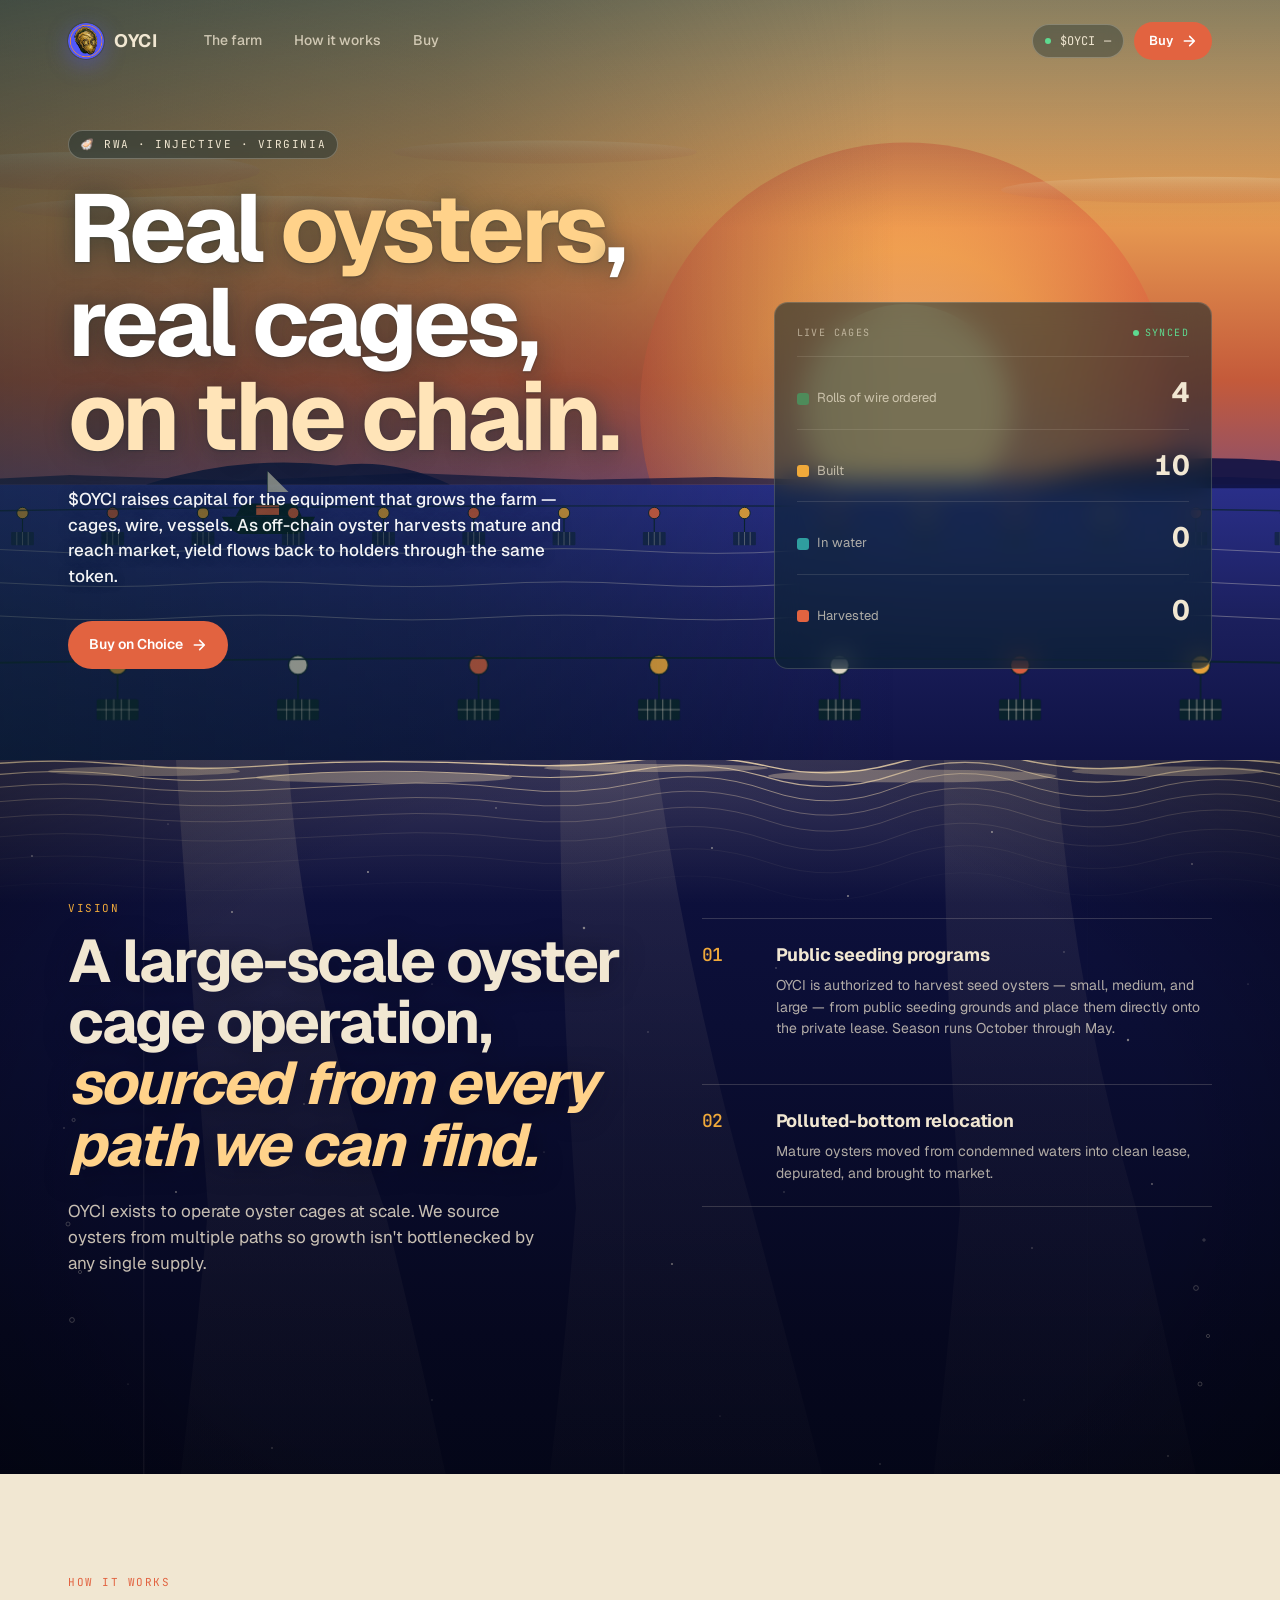
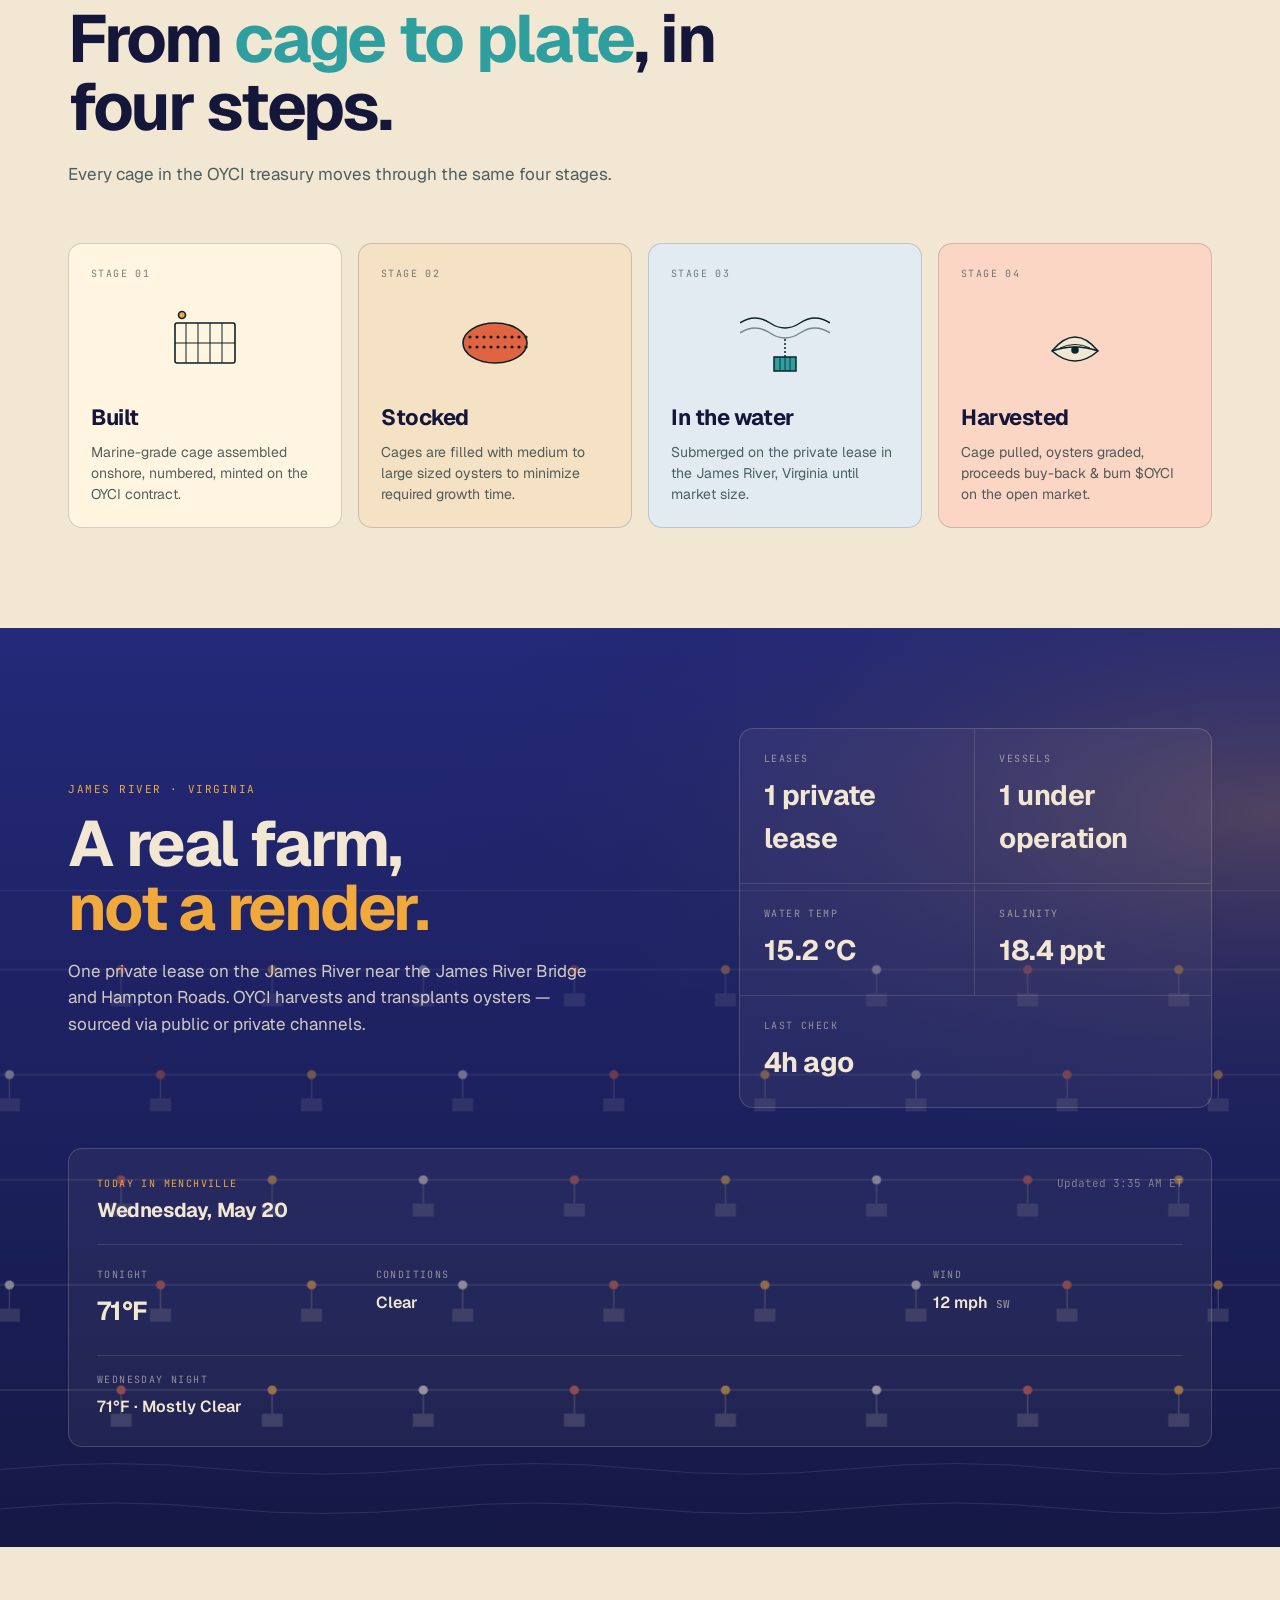
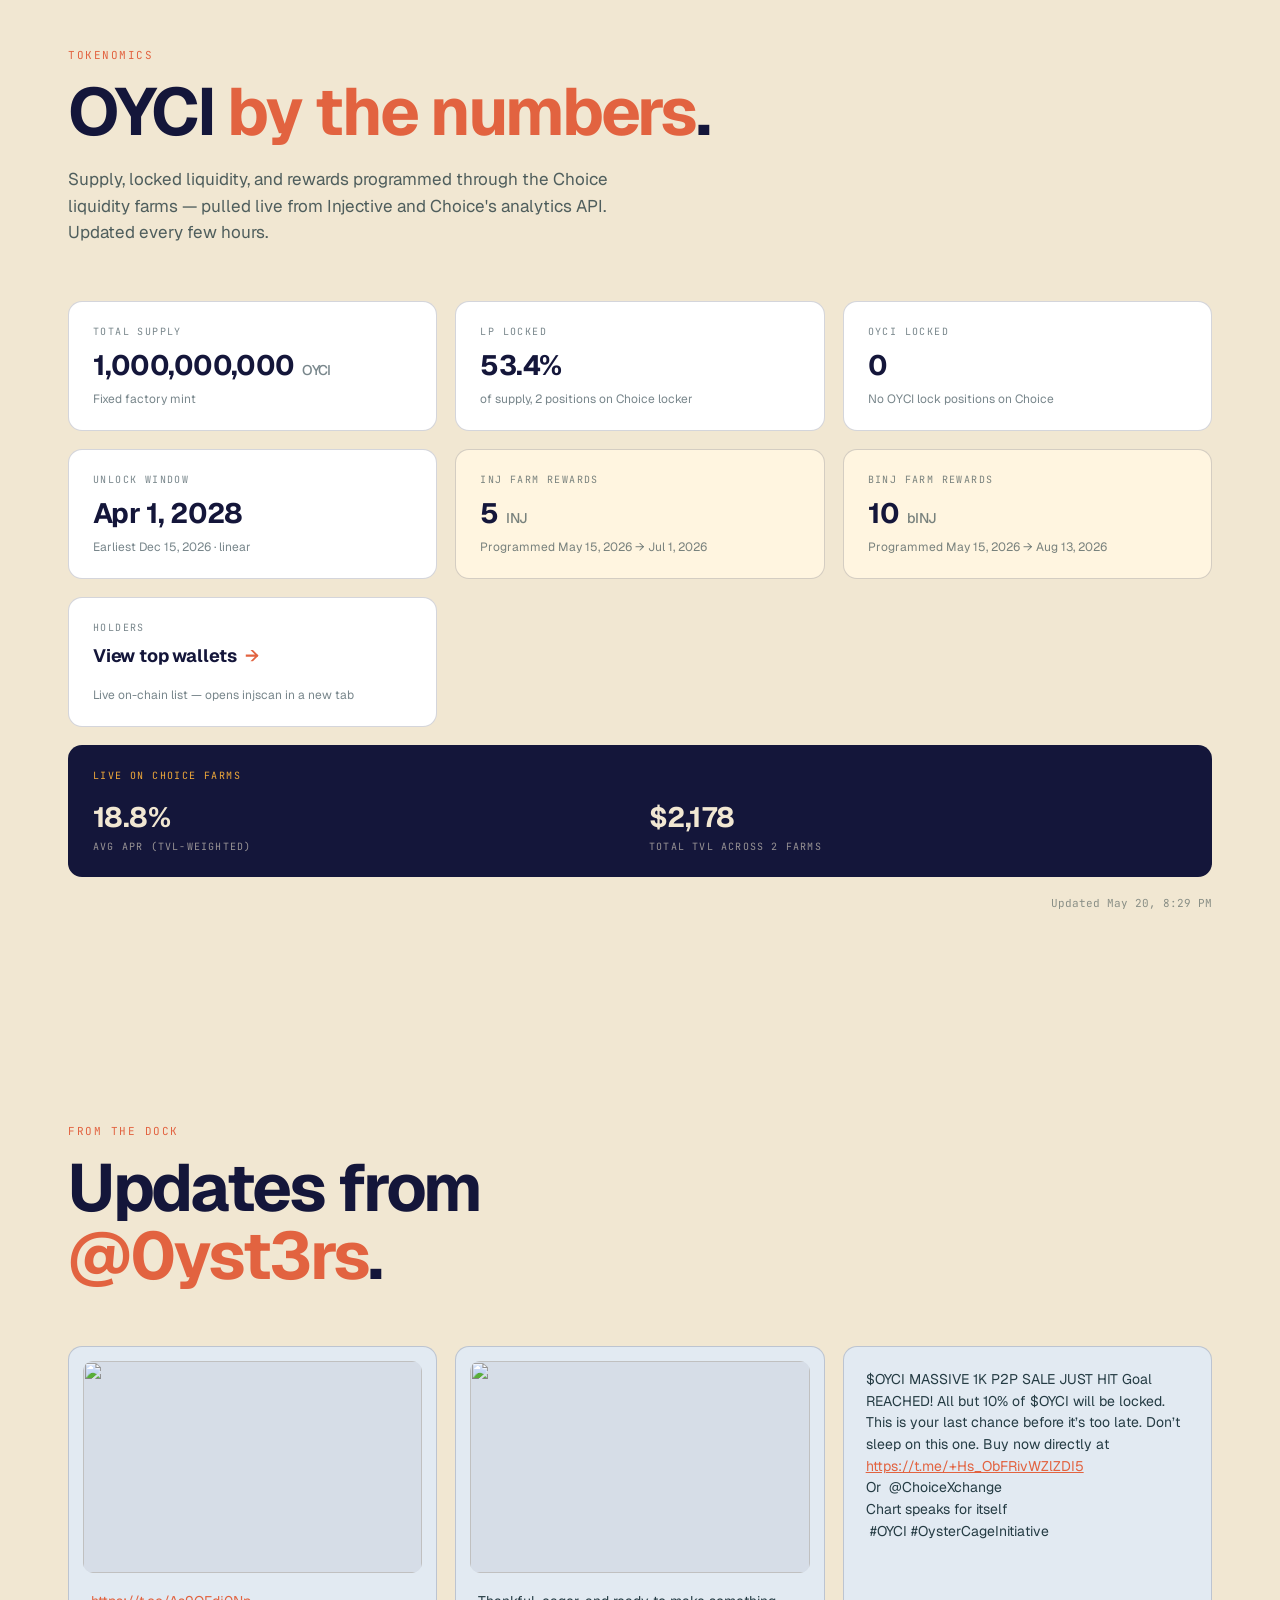
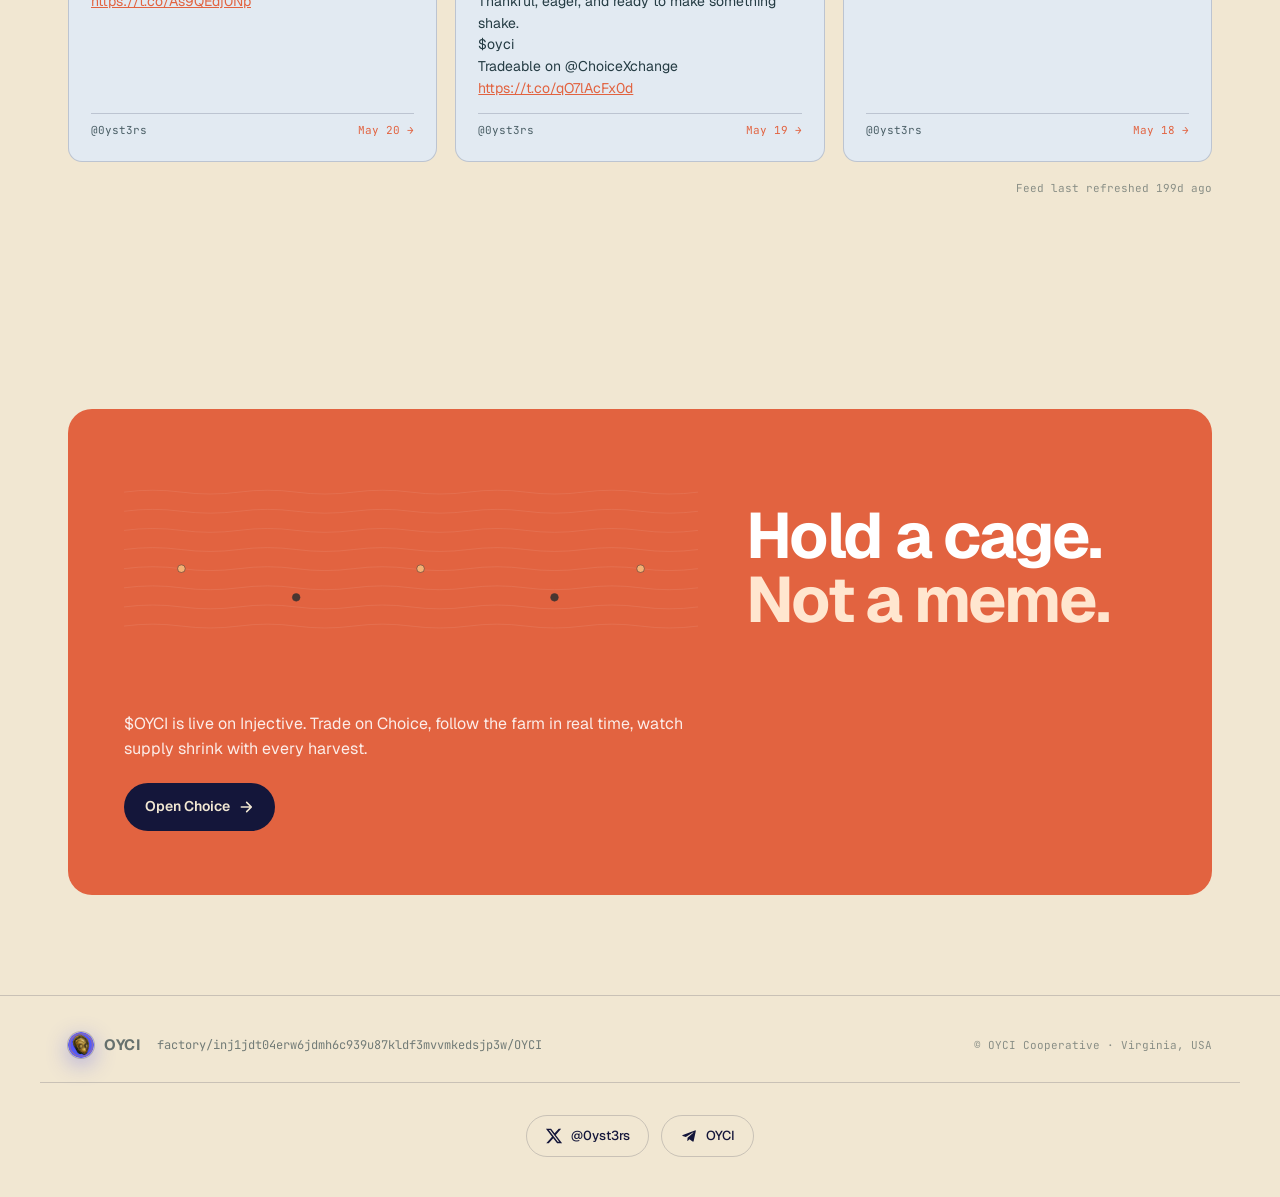
==== commit 4cab33b5: "site: drop 'farm operator signs each transition' line from how-it-works lead" ====
--- a/index.html
+++ b/index.html
@@ -443,7 +443,6 @@
       <h2 class="h2">From <span class="a">cage to plate</span>, in four steps.</h2>
       <p class="lead">
         Every cage in the OYCI treasury moves through the same four stages.
-        Each transition is signed by the farm operator and stamped on Injective.
       </p>
     </div>
     <div class="life">
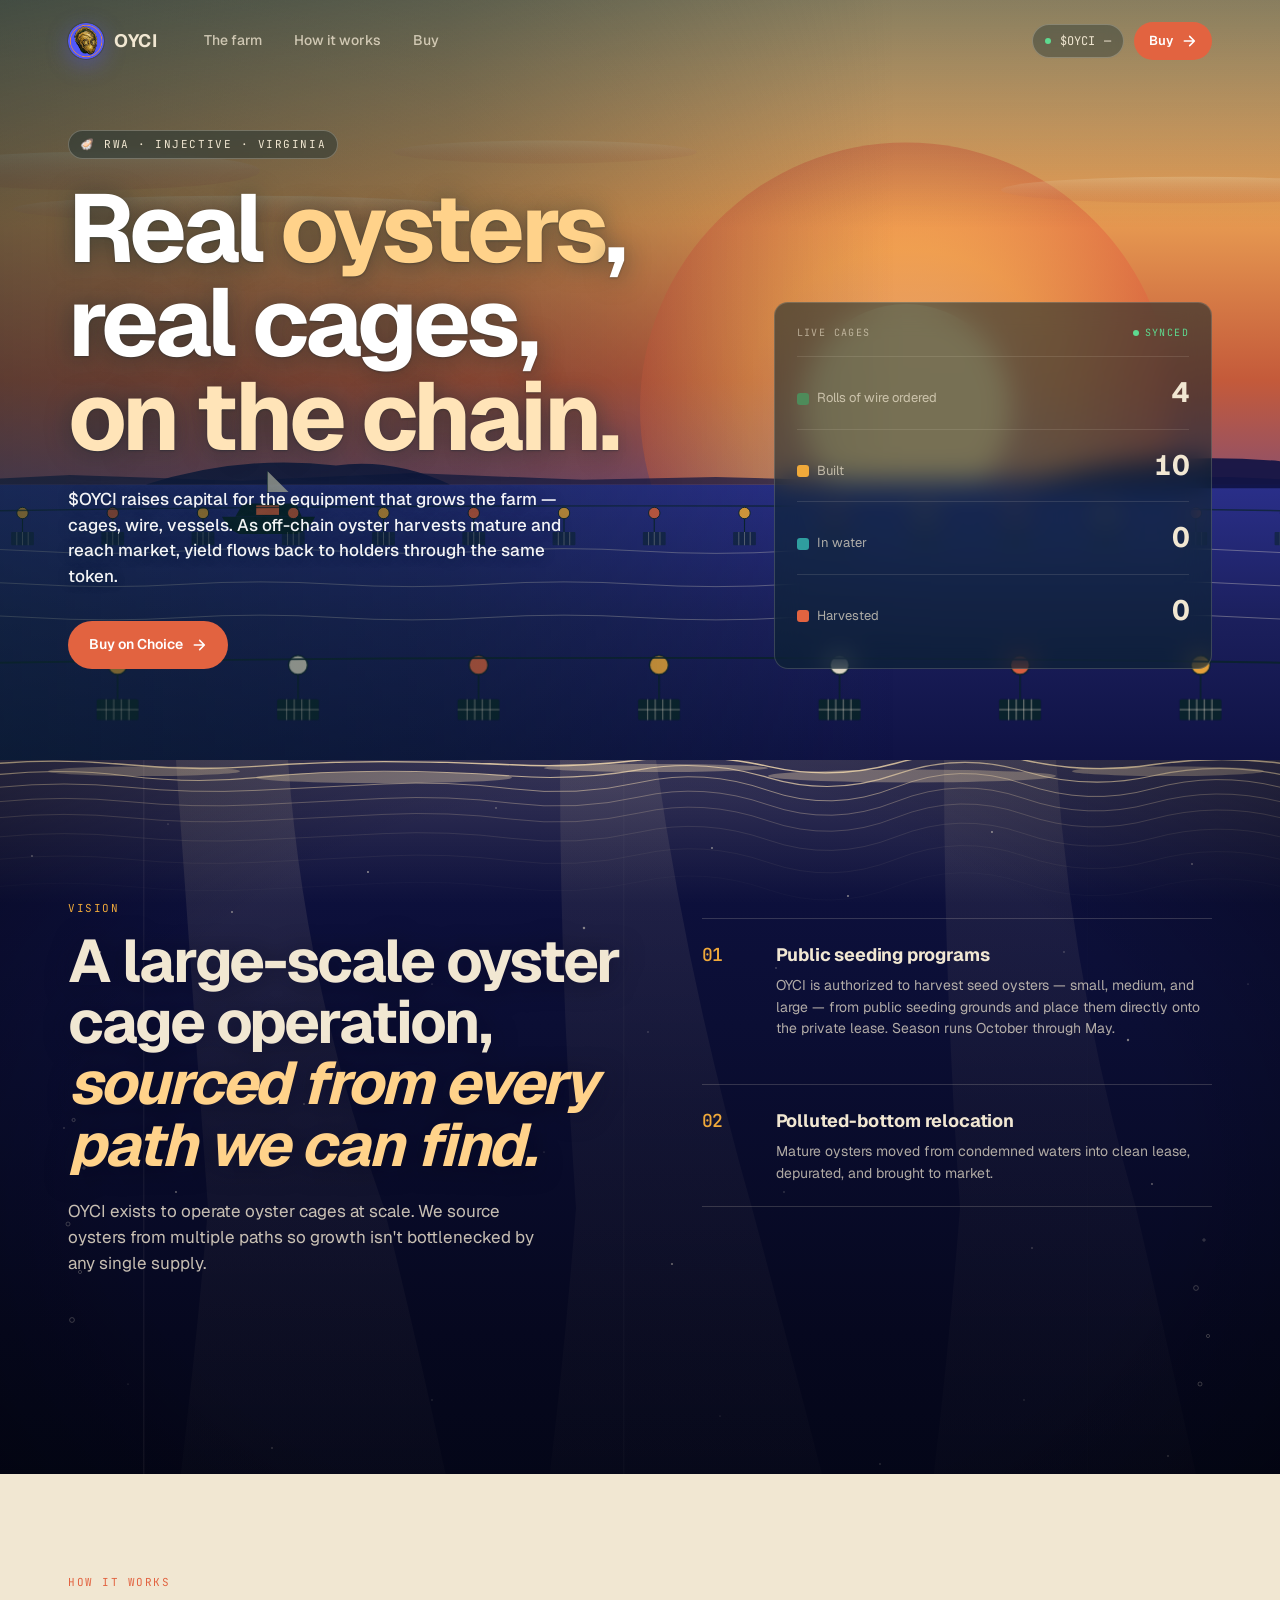
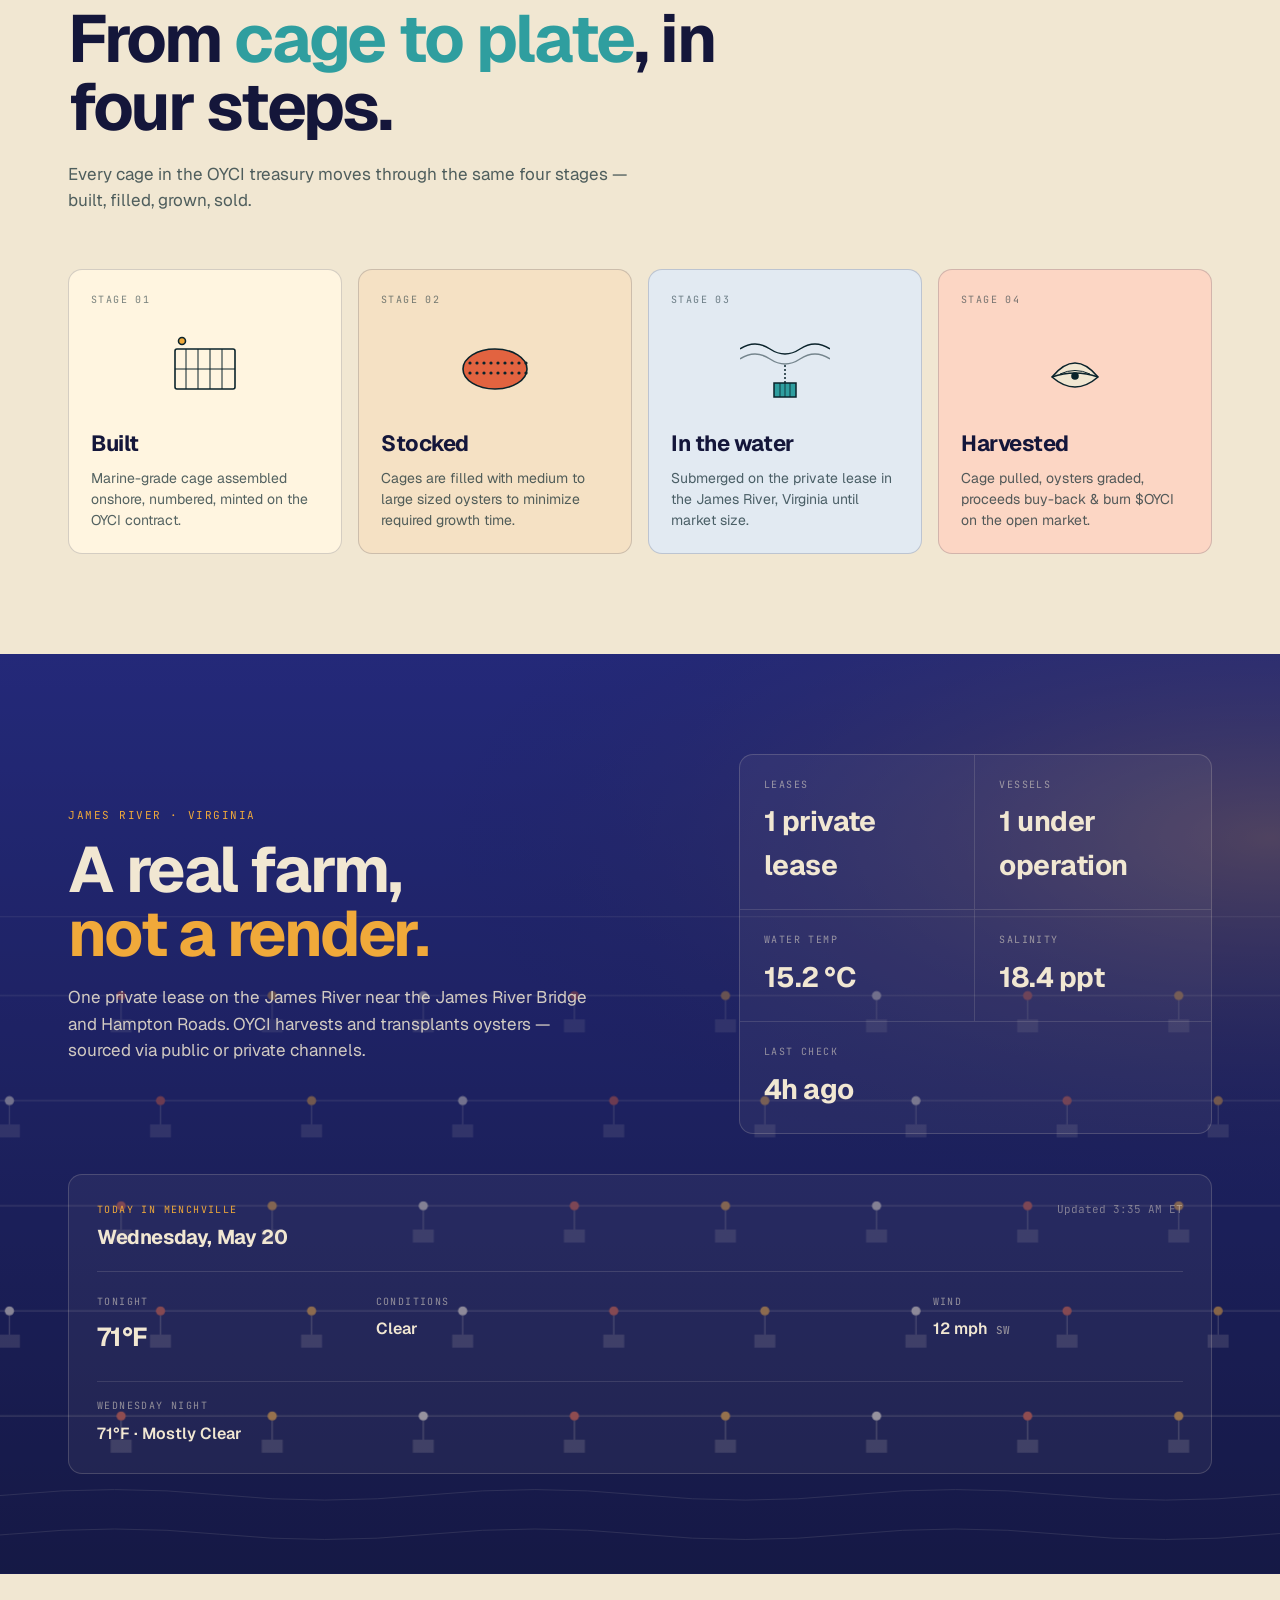
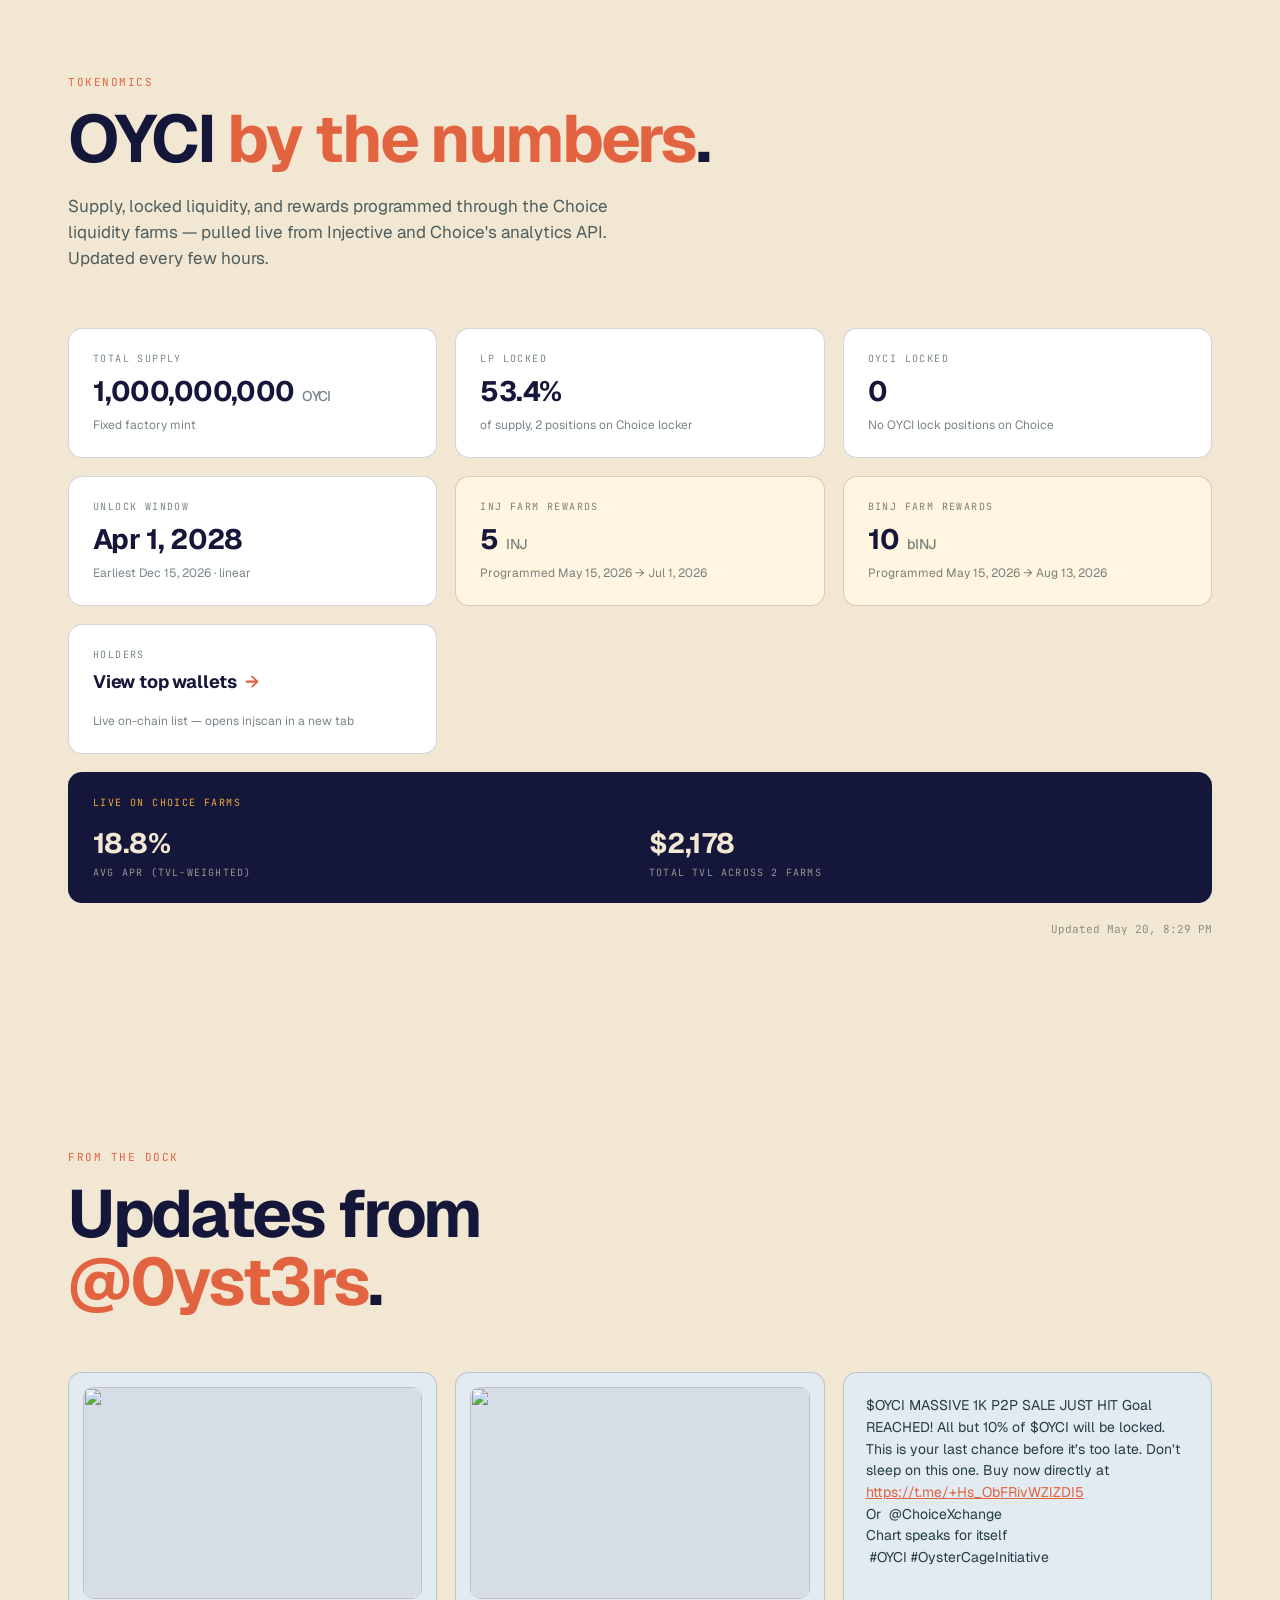
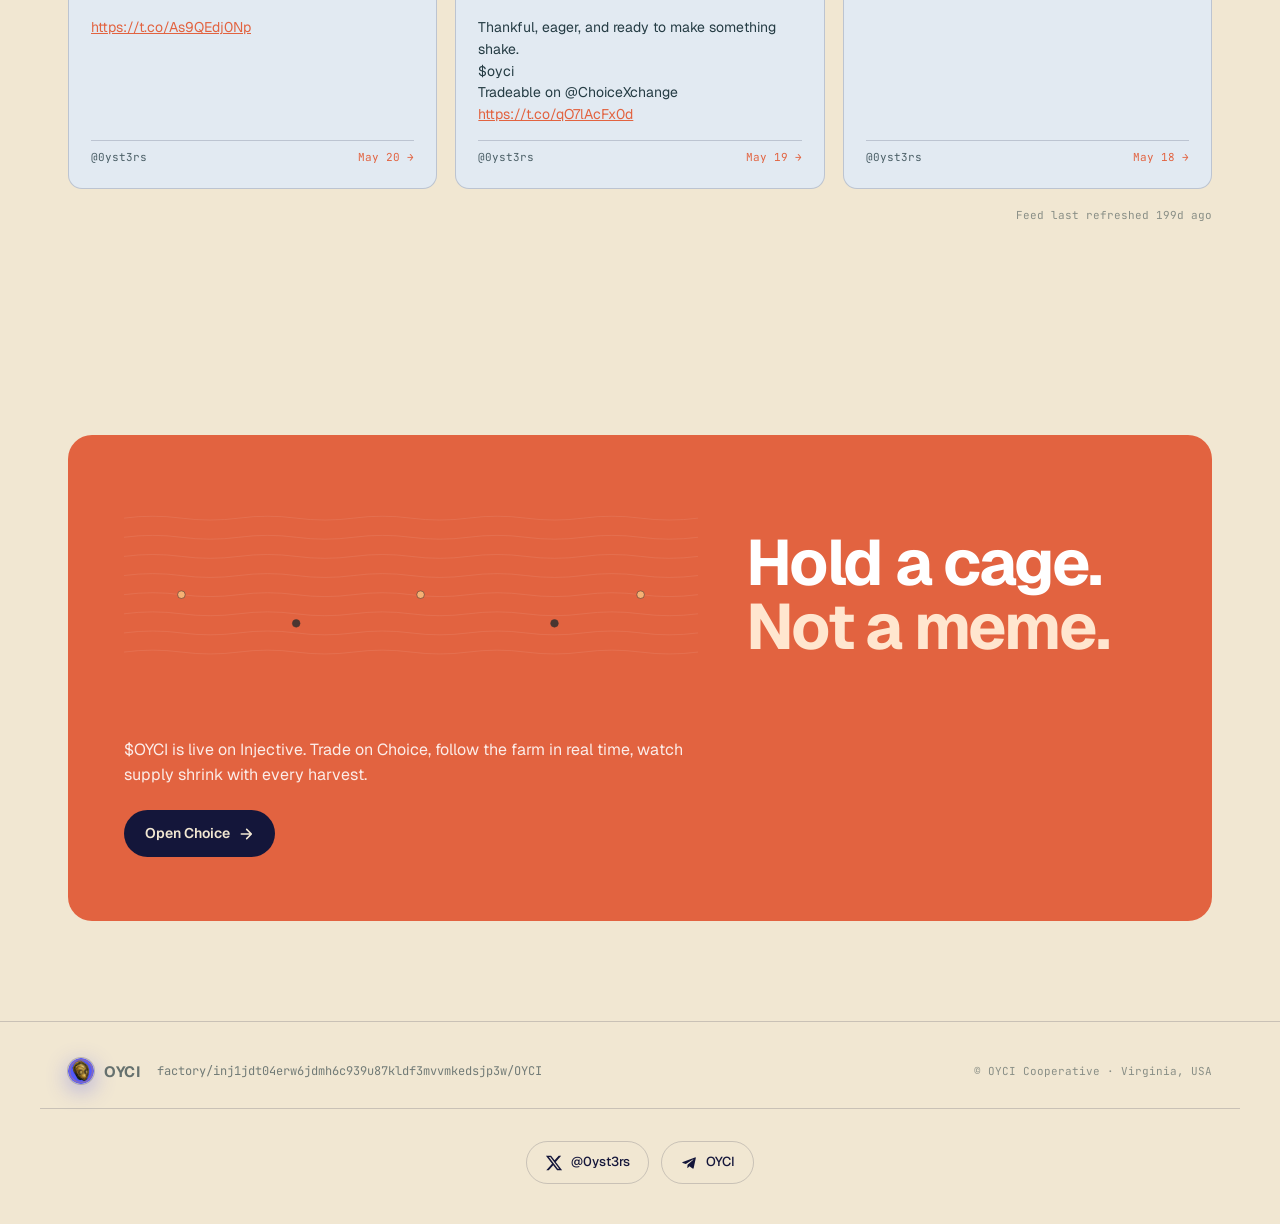
==== commit 69eb469b: "site: append 'built, filled, grown, sold' to how-it-works lead" ====
--- a/index.html
+++ b/index.html
@@ -442,7 +442,8 @@
       <div class="kicker">How it works</div>
       <h2 class="h2">From <span class="a">cage to plate</span>, in four steps.</h2>
       <p class="lead">
-        Every cage in the OYCI treasury moves through the same four stages.
+        Every cage in the OYCI treasury moves through the same four stages —
+        built, filled, grown, sold.
       </p>
     </div>
     <div class="life">
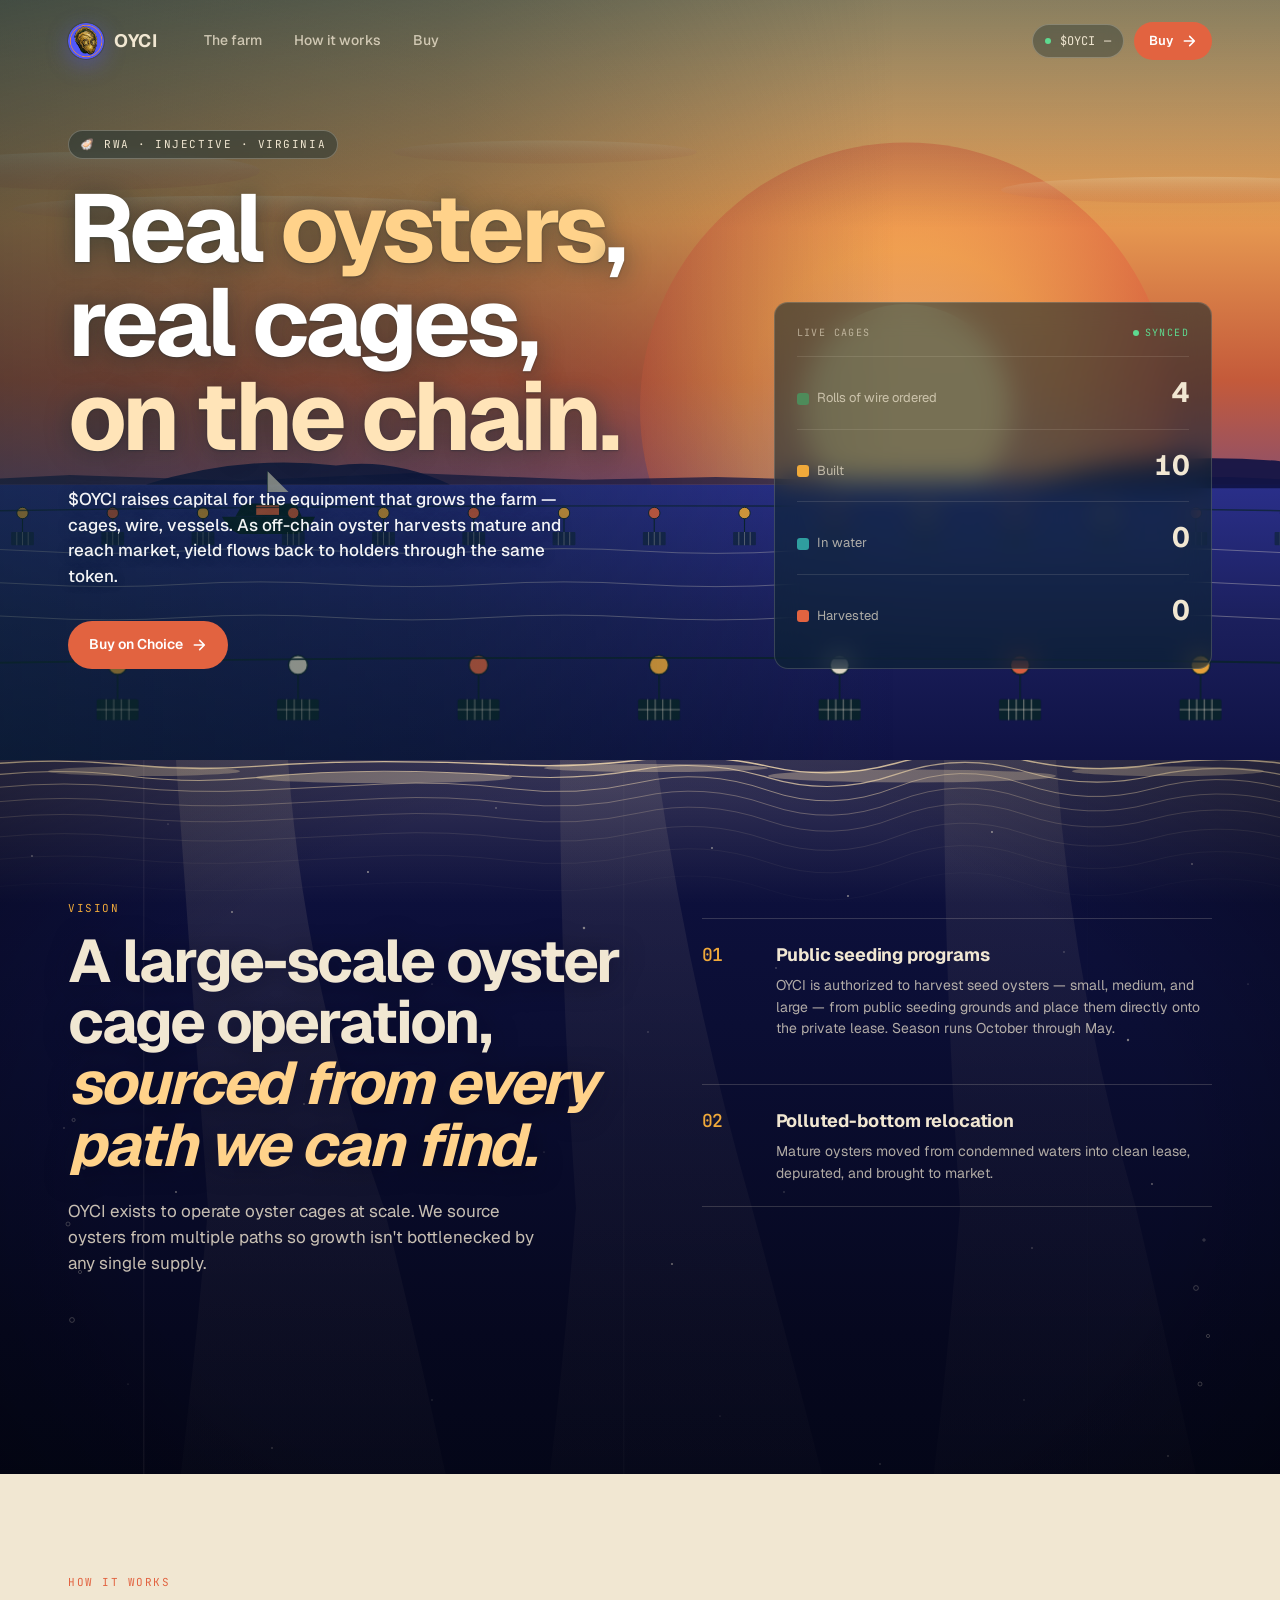
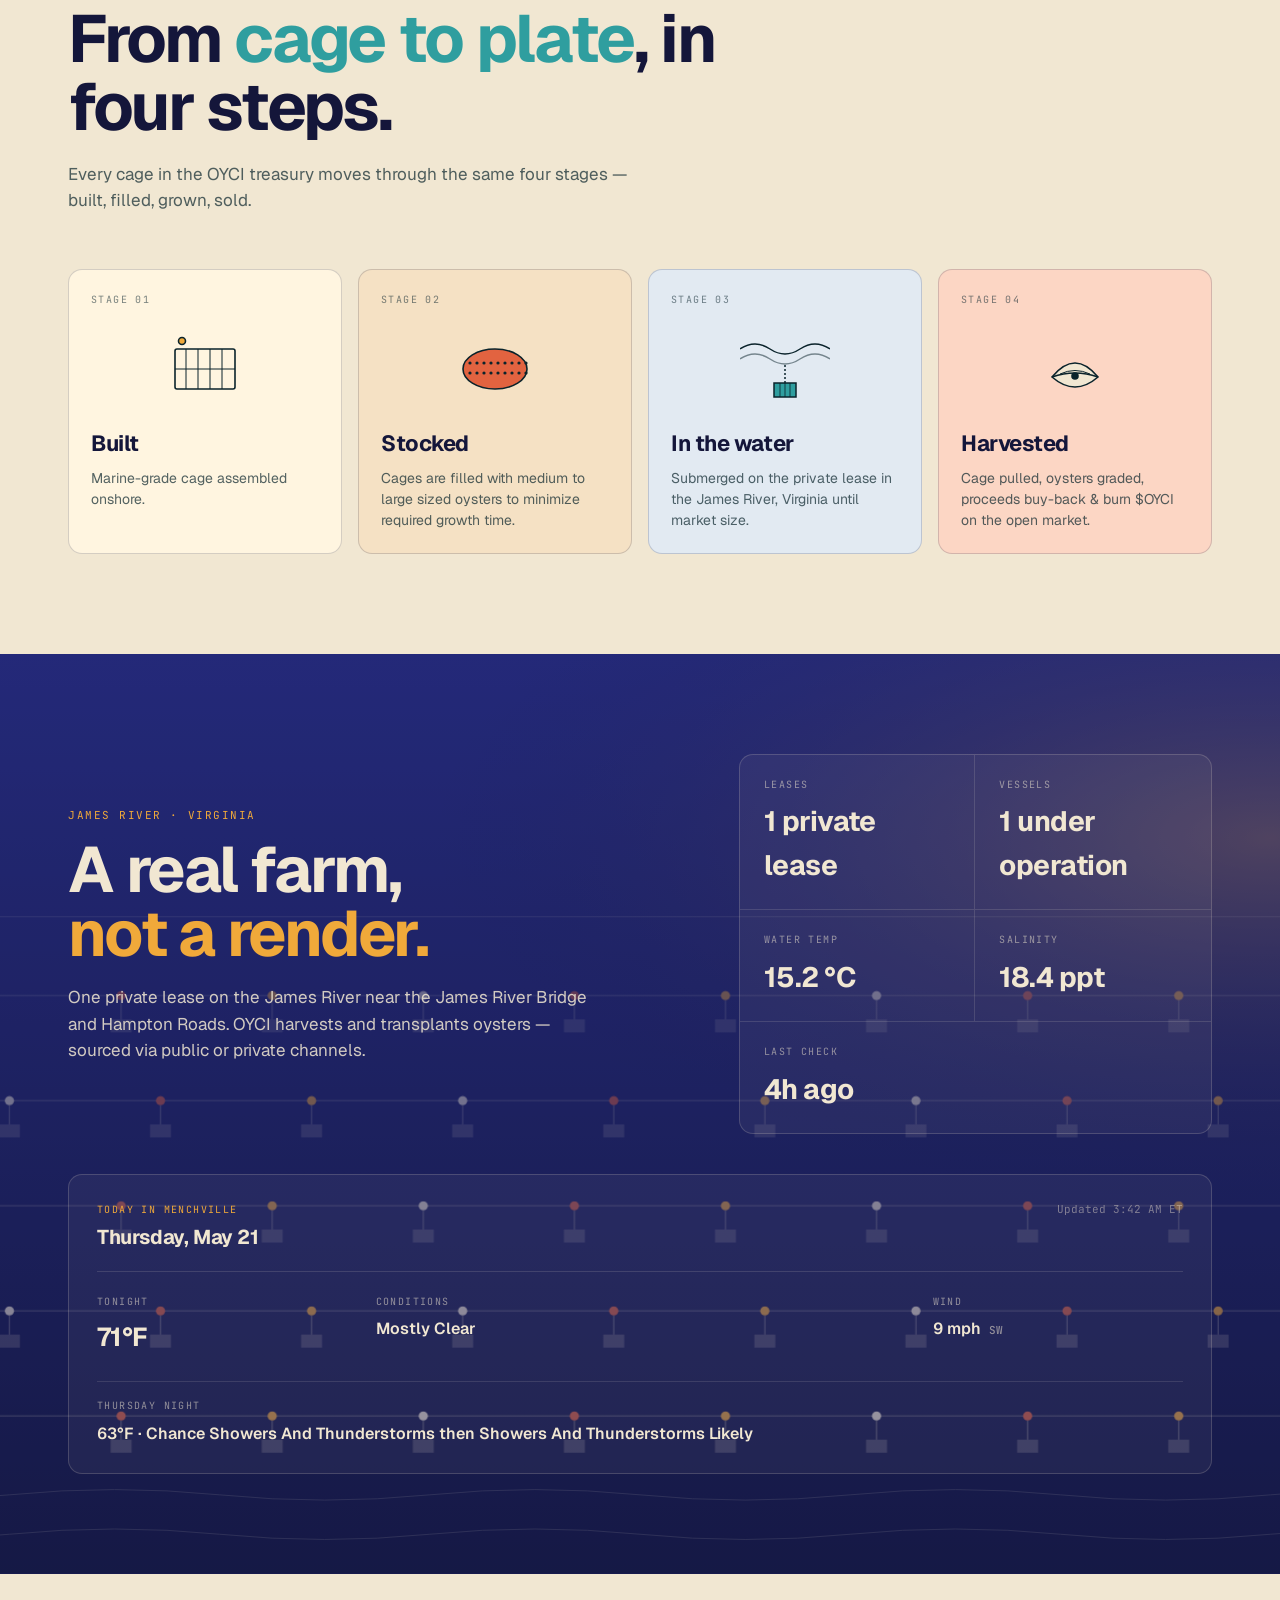
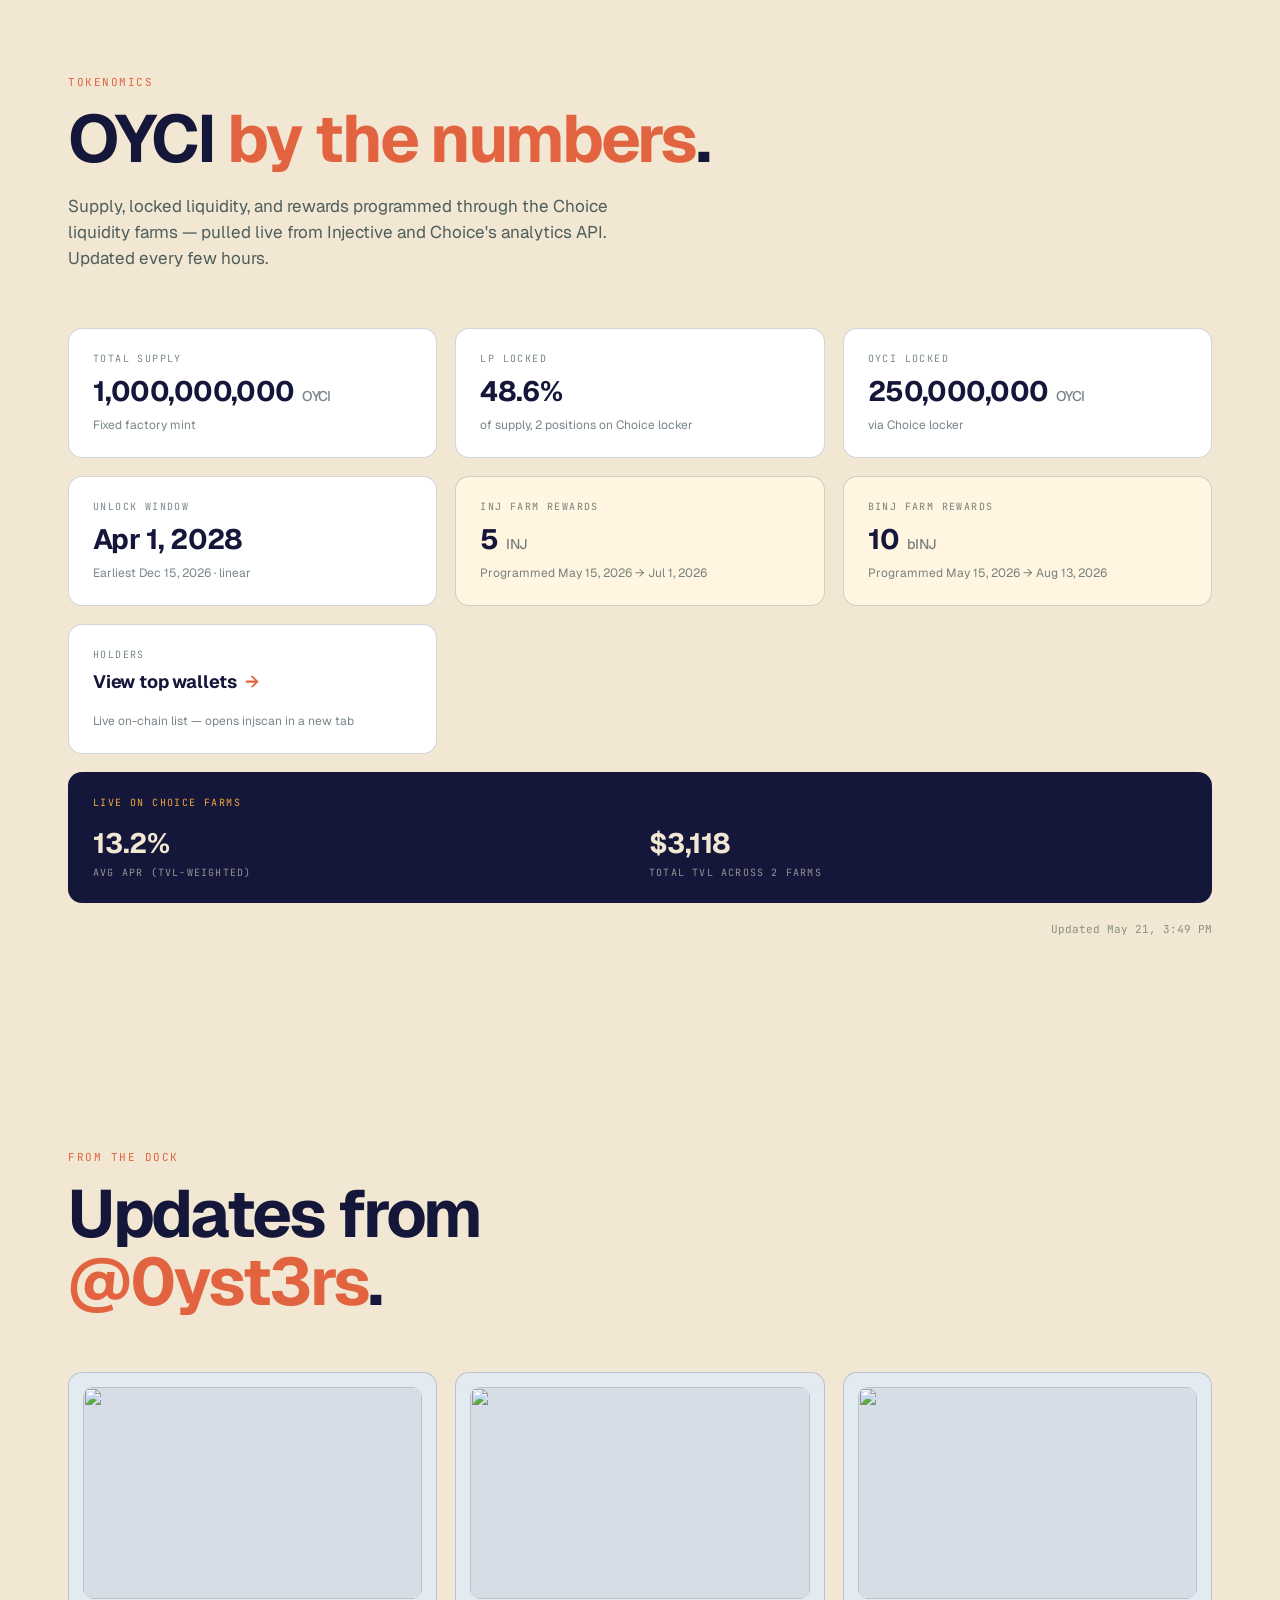
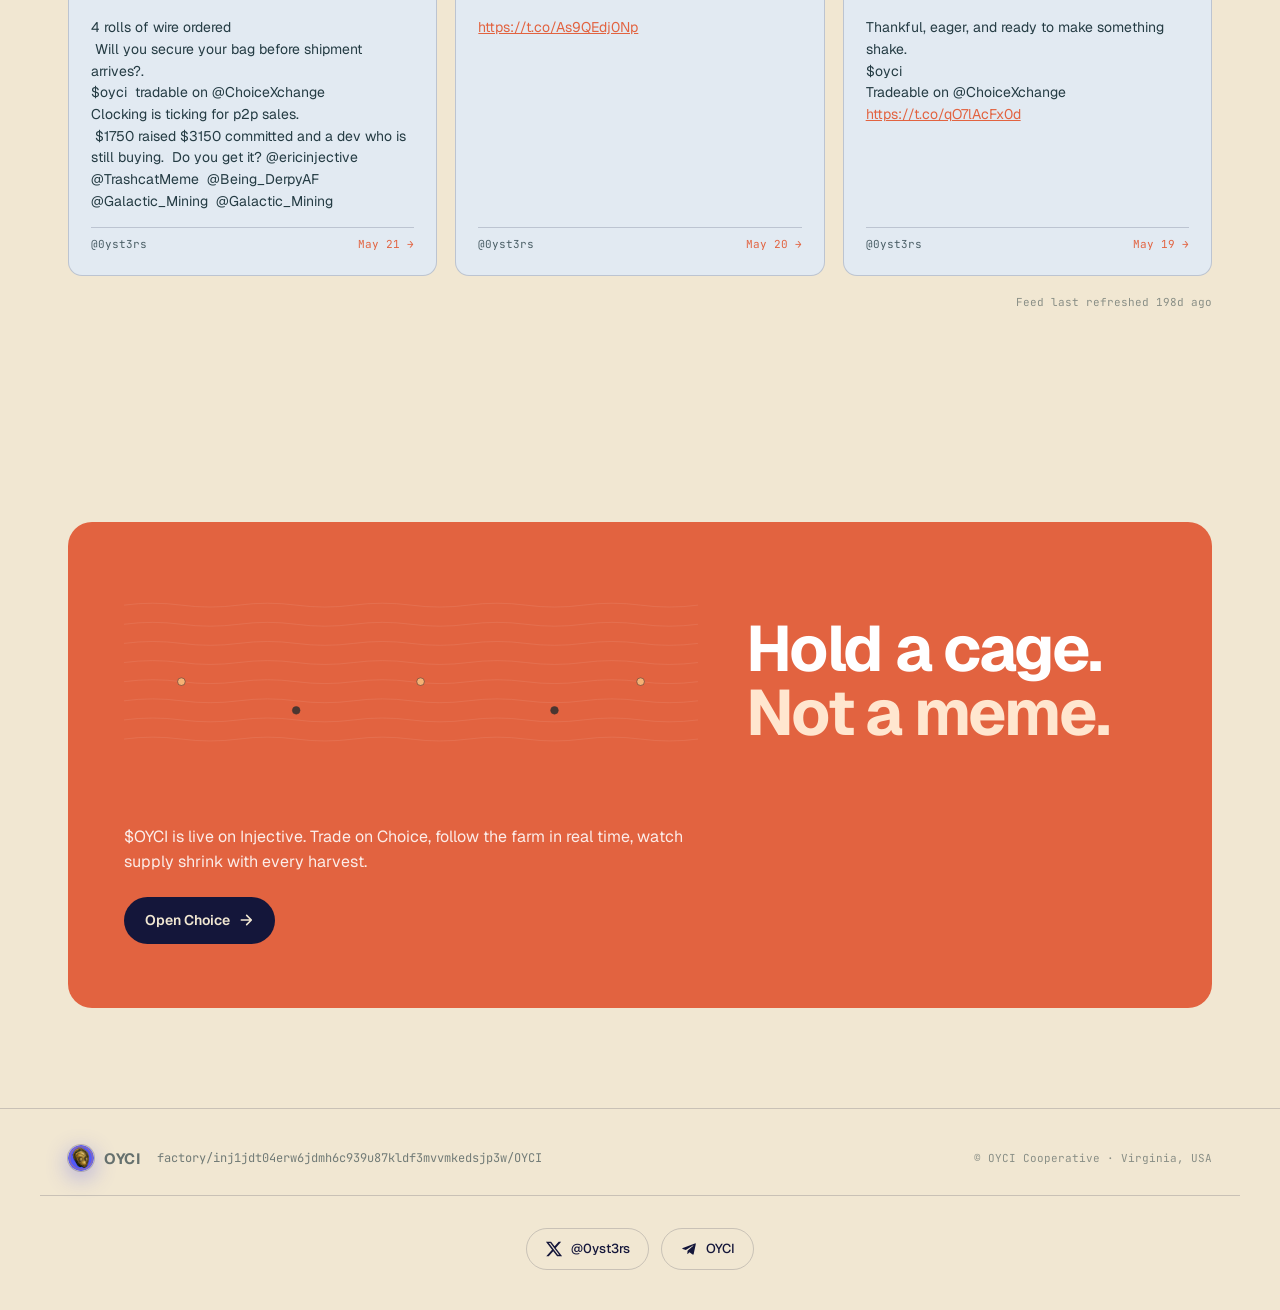
==== commit b85894f2: "site: stage 01 — drop 'numbered, minted on OYCI contract'" ====
--- a/index.html
+++ b/index.html
@@ -461,7 +461,7 @@
           </svg>
         </div>
         <h3>Built</h3>
-        <p>Marine-grade cage assembled onshore, numbered, minted on the OYCI contract.</p>
+        <p>Marine-grade cage assembled onshore.</p>
       </div>
 
       <div class="life-card b">
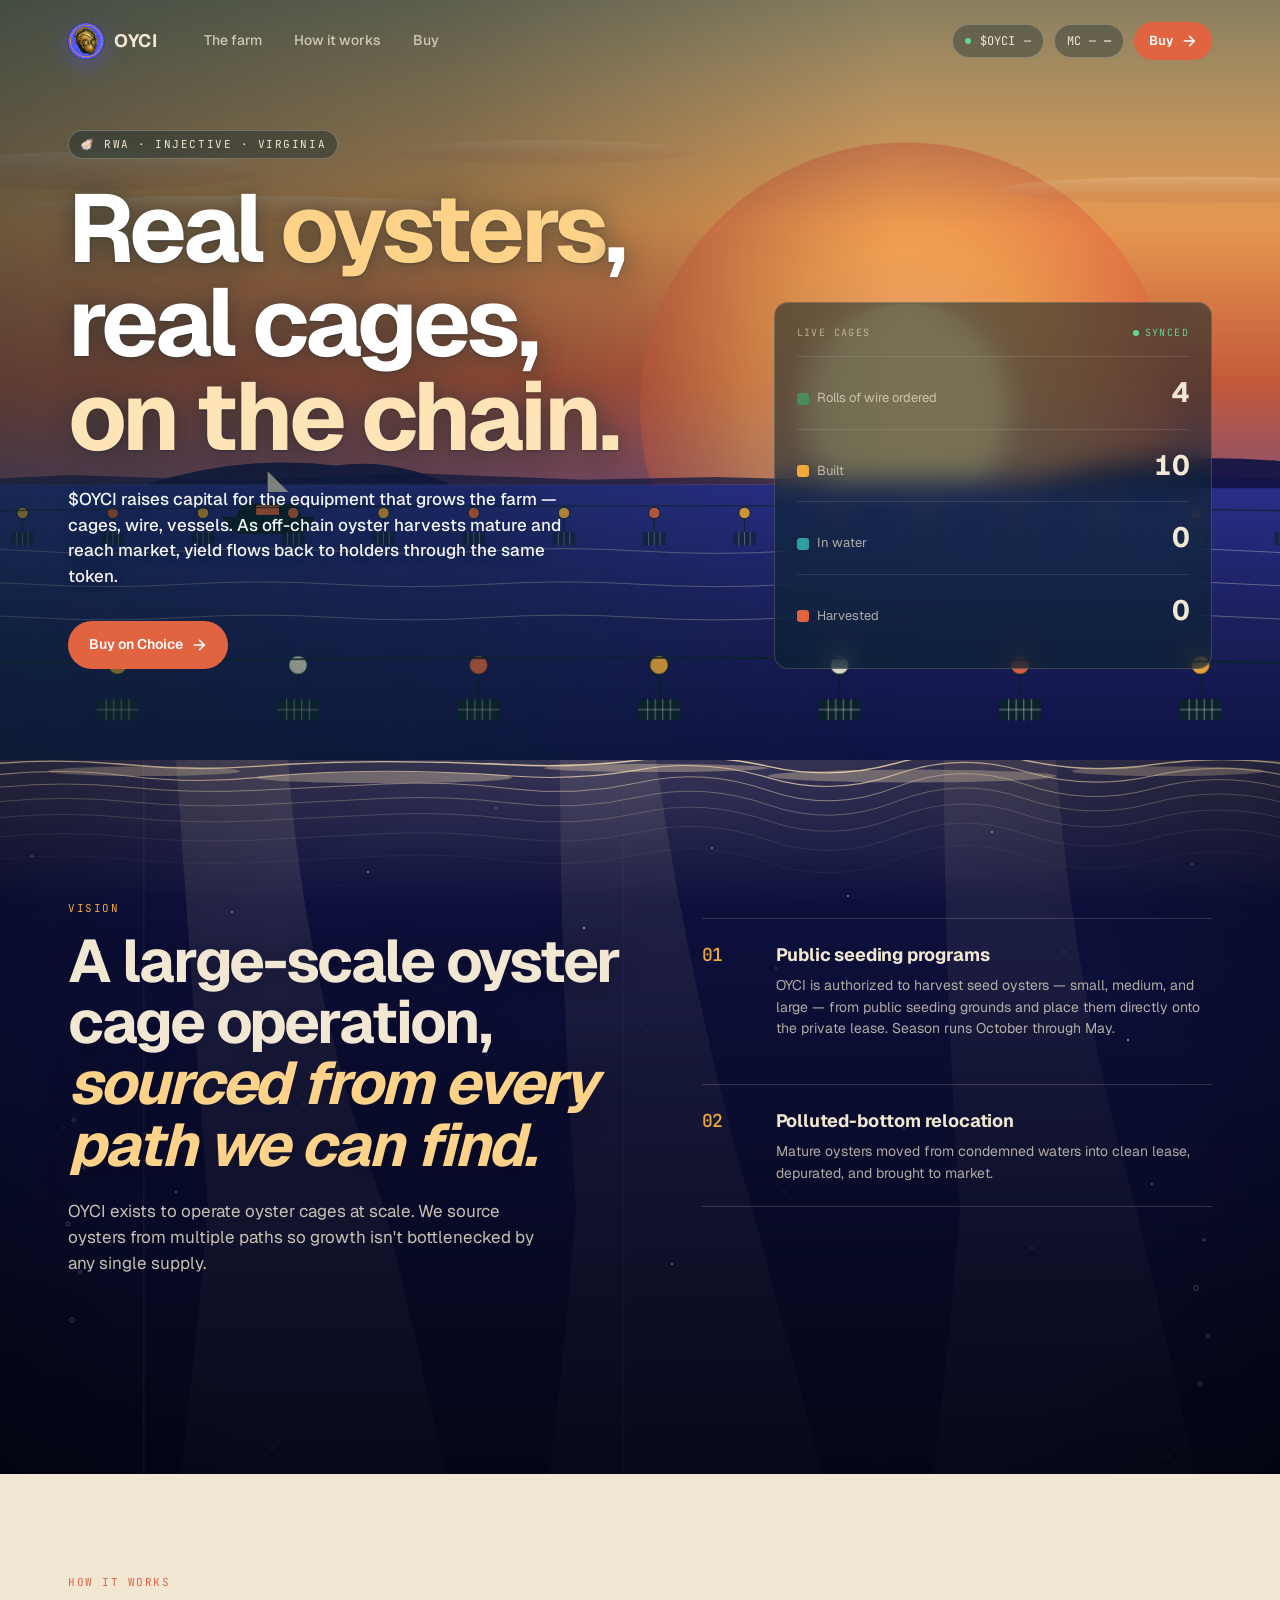
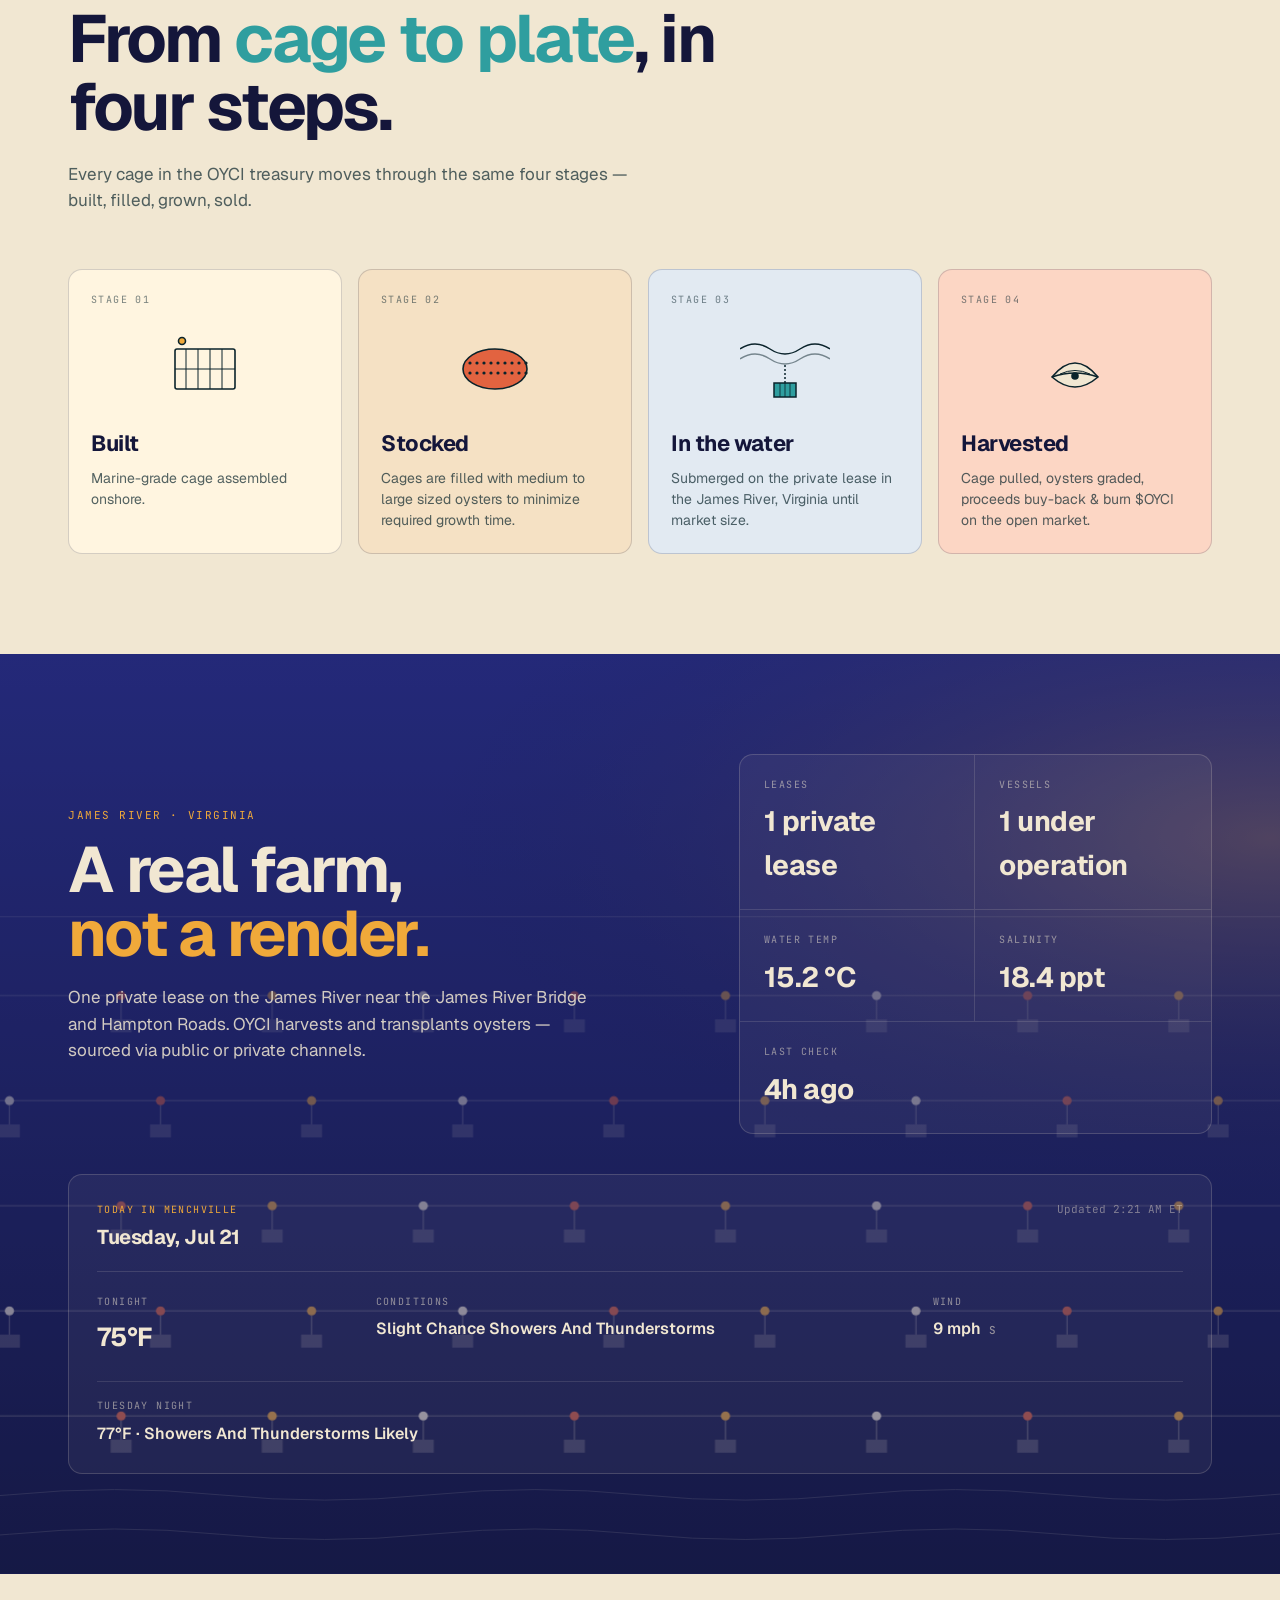
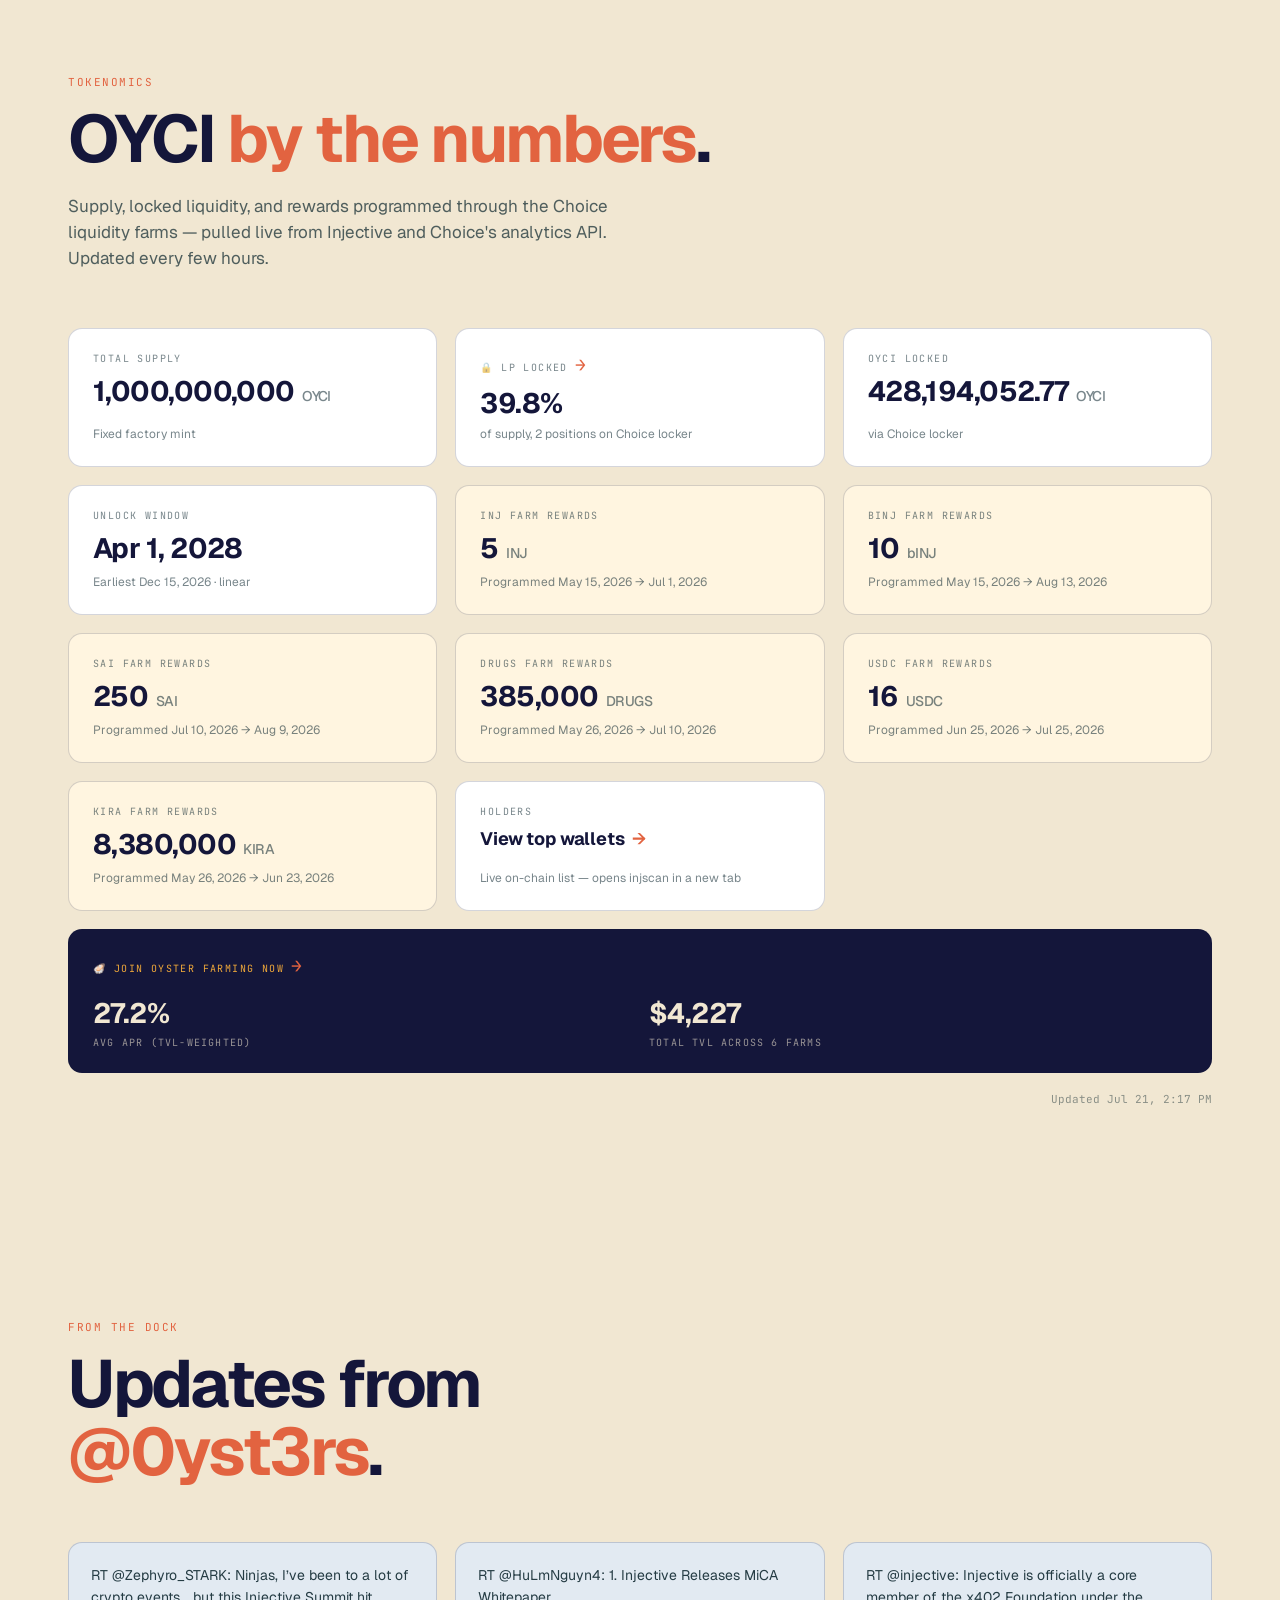
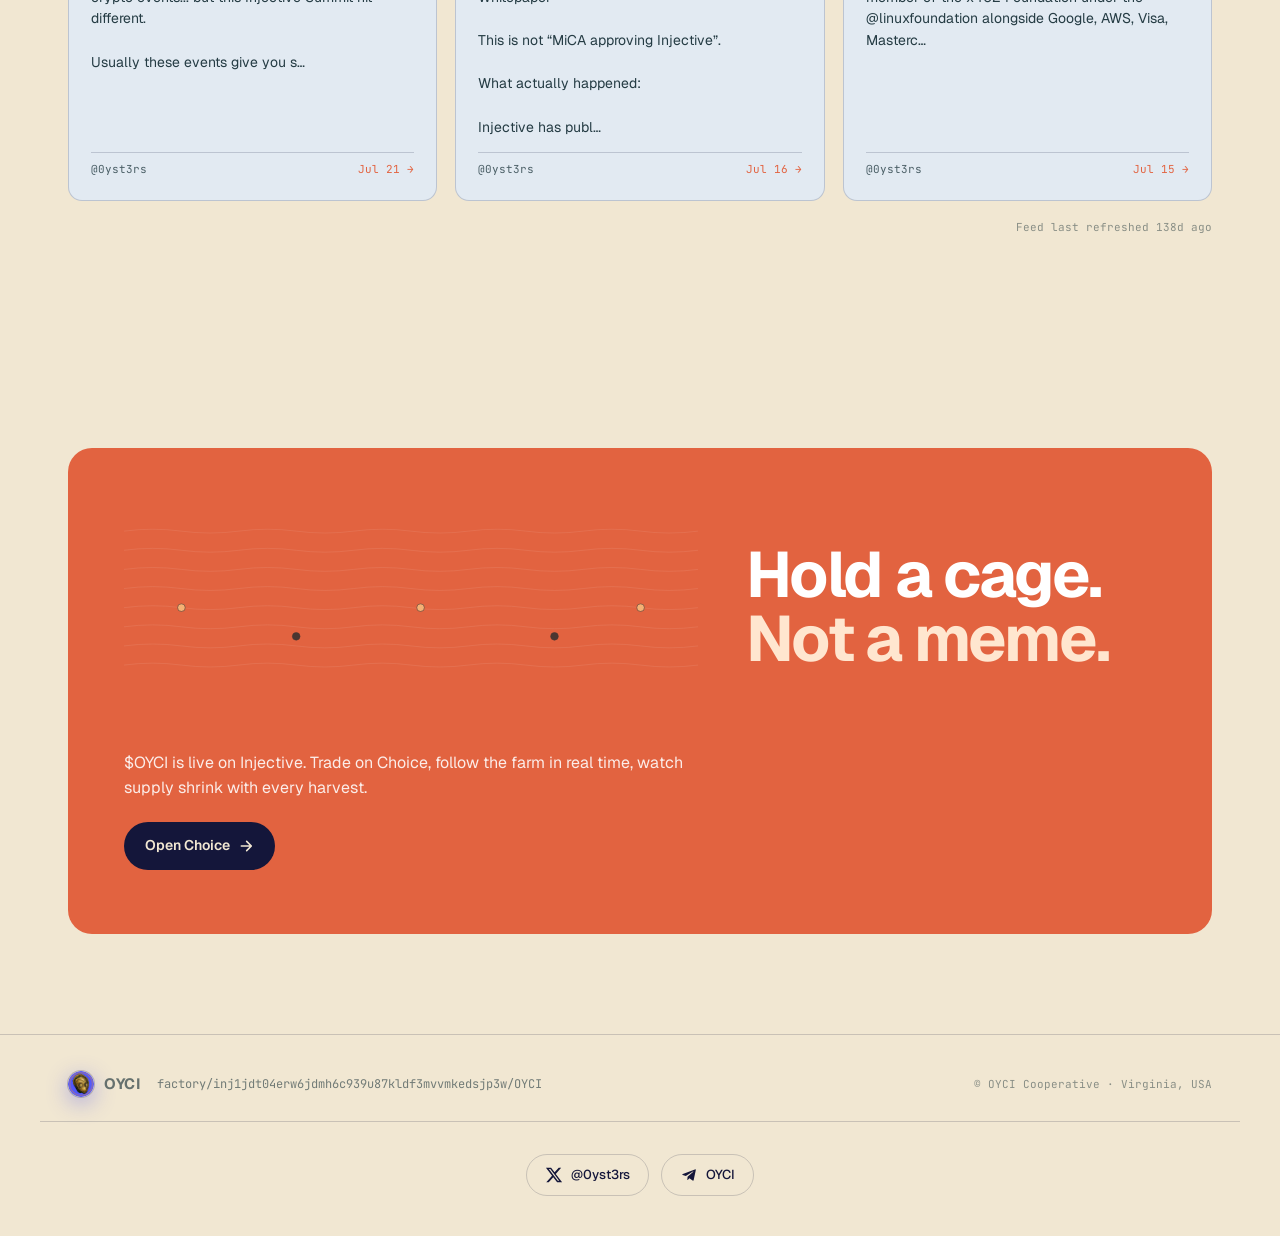
==== commit f5d182c8: "site: add live market-cap pill with green/red 24h-change color Adds a new MC pill next to the price " ====
--- a/index.html
+++ b/index.html
@@ -148,6 +148,11 @@
           <span class="dot"></span>
           <span>$OYCI</span>
           <span id="oyci-price">—</span>
+        </div>
+        <div class="mcpill" id="oyci-mcpill" title="Market cap and 24h price change (source: Choice analytics)">
+          <span>MC</span>
+          <span id="oyci-mc">—</span>
+          <span class="mc-chg" id="oyci-mc-chg">—</span>
         </div>
         <a class="btn primary sm" href="https://choice.exchange/charts?pool=inj1qxp3uga2q2x8sfs46ul2luk7tvq09x9r4cvuzr&amp;interval=4h&amp;input=factory%2Finj1jdt04erw6jdmh6c939u87kldf3mvvmkedsjp3w%2FOYCI&amp;output=inj" target="_blank" rel="noopener noreferrer">Buy
           <svg width="16" height="16" viewBox="0 0 24 24" fill="none" stroke="currentColor" stroke-width="2.4" stroke-linecap="round" stroke-linejoin="round"><path d="M5 12h14M13 5l7 7-7 7" /></svg>
--- a/styles.css
+++ b/styles.css
@@ -104,6 +104,35 @@
   50% { box-shadow: 0 0 0 5px rgba(94,218,144,0); }
 }
 
+.mcpill {
+  display: inline-flex; align-items: center; gap: 8px;
+  padding: 7px 12px;
+  border: 1px solid rgba(241,231,210,0.28);
+  border-radius: 999px;
+  font-family: var(--mono); font-size: 12px;
+  color: var(--sand);
+  background: rgba(10,35,43,0.35);
+  backdrop-filter: blur(8px);
+  transition: background 0.4s ease, border-color 0.4s ease, color 0.4s ease;
+}
+.mcpill .mc-chg { font-weight: 600; letter-spacing: 0.02em; }
+.mcpill.up {
+  background: rgba(46,158,95,0.22);
+  border-color: rgba(94,218,144,0.55);
+  color: #baf1c9;
+}
+.mcpill.up .mc-chg { color: #5eda90; }
+.mcpill.down {
+  background: rgba(180,55,50,0.22);
+  border-color: rgba(226,99,64,0.55);
+  color: #f5c7bc;
+}
+.mcpill.down .mc-chg { color: #ff8b6e; }
+.mcpill.flat { opacity: 0.85; }
+@media (max-width: 720px) {
+  .mcpill { display: none; }
+}
+
 /* ───── HERO with sea SVG ───── */
 .hero {
   position: relative;
@@ -420,6 +449,10 @@
   transform: translateY(-1px);
 }
 .tk-tile.tk-link:hover .tk-arrow { transform: translateX(3px); }
+.tk-tile.tk-live.tk-link:hover {
+  background: var(--ink);
+  border-color: var(--amber);
+}
 .tk-tile .tk-v-text {
   display: inline-flex; align-items: baseline; gap: 8px;
   font-size: 18px; font-weight: 700;
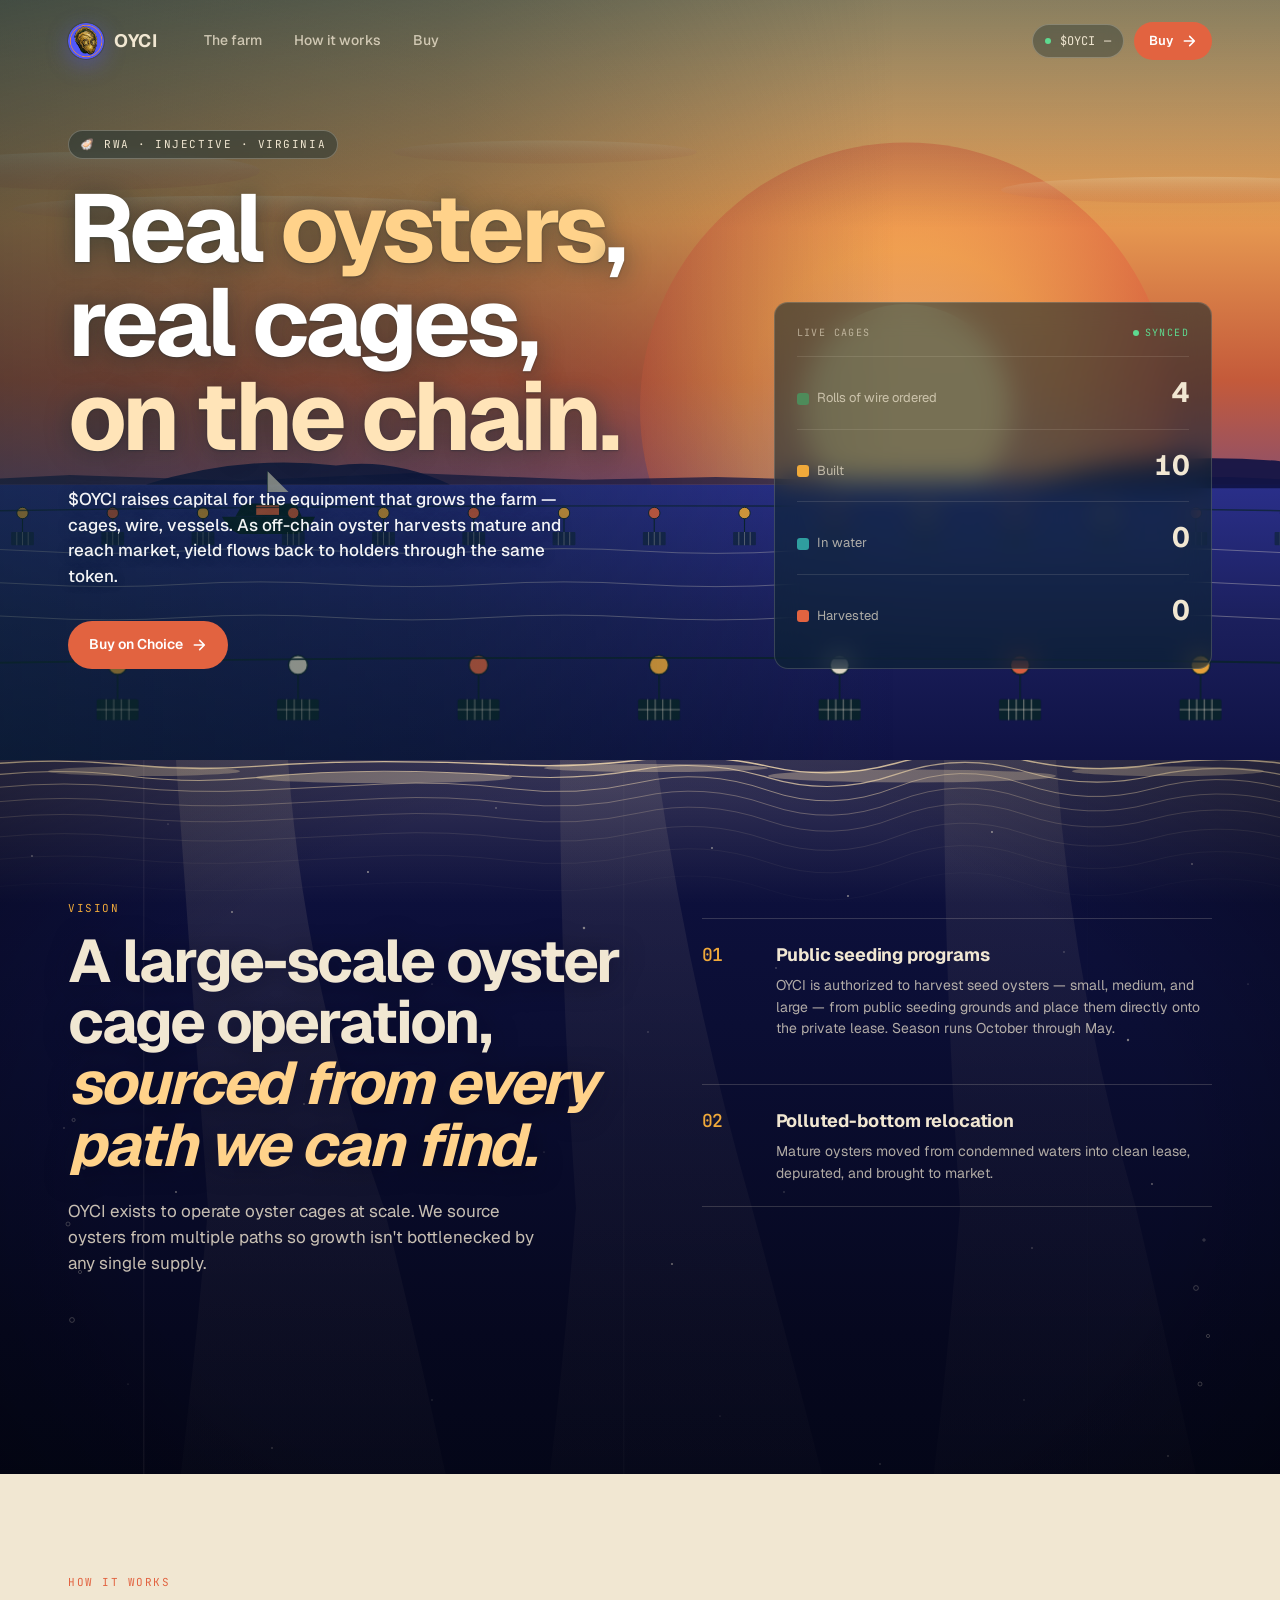
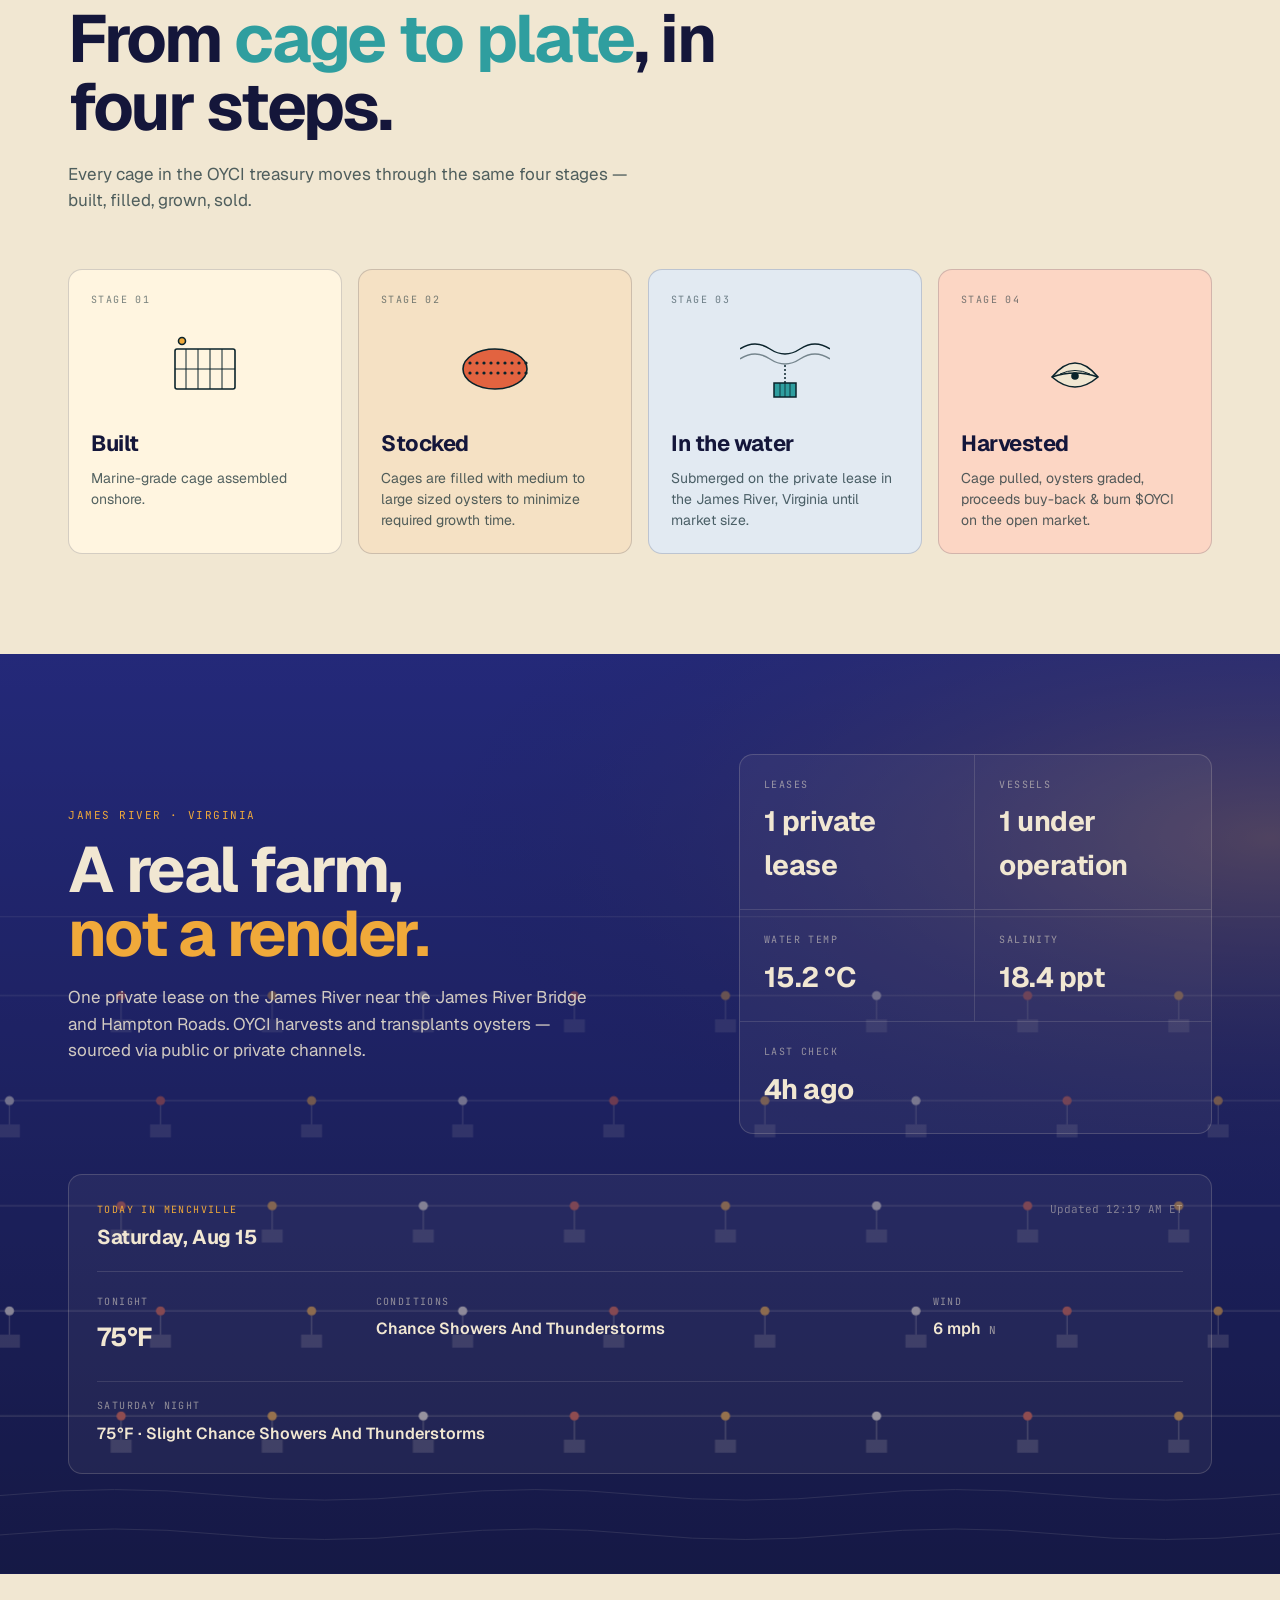
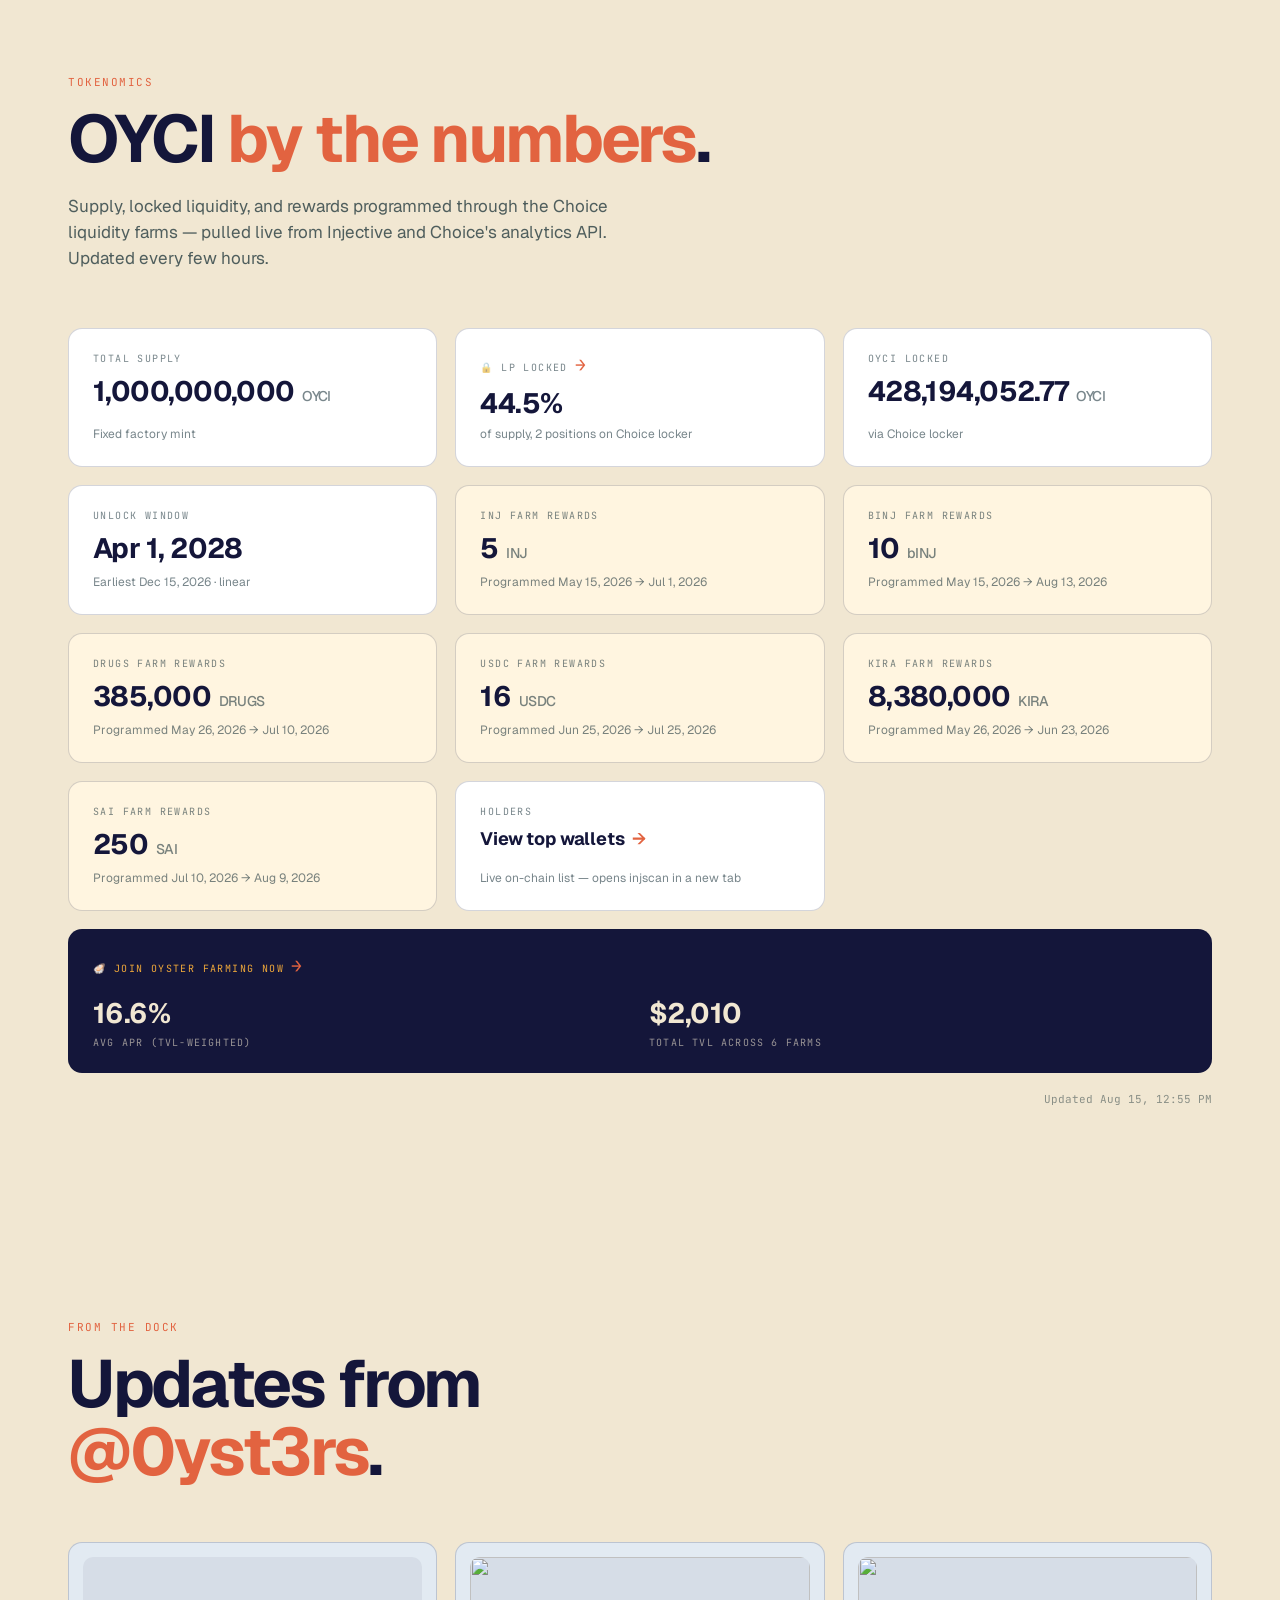
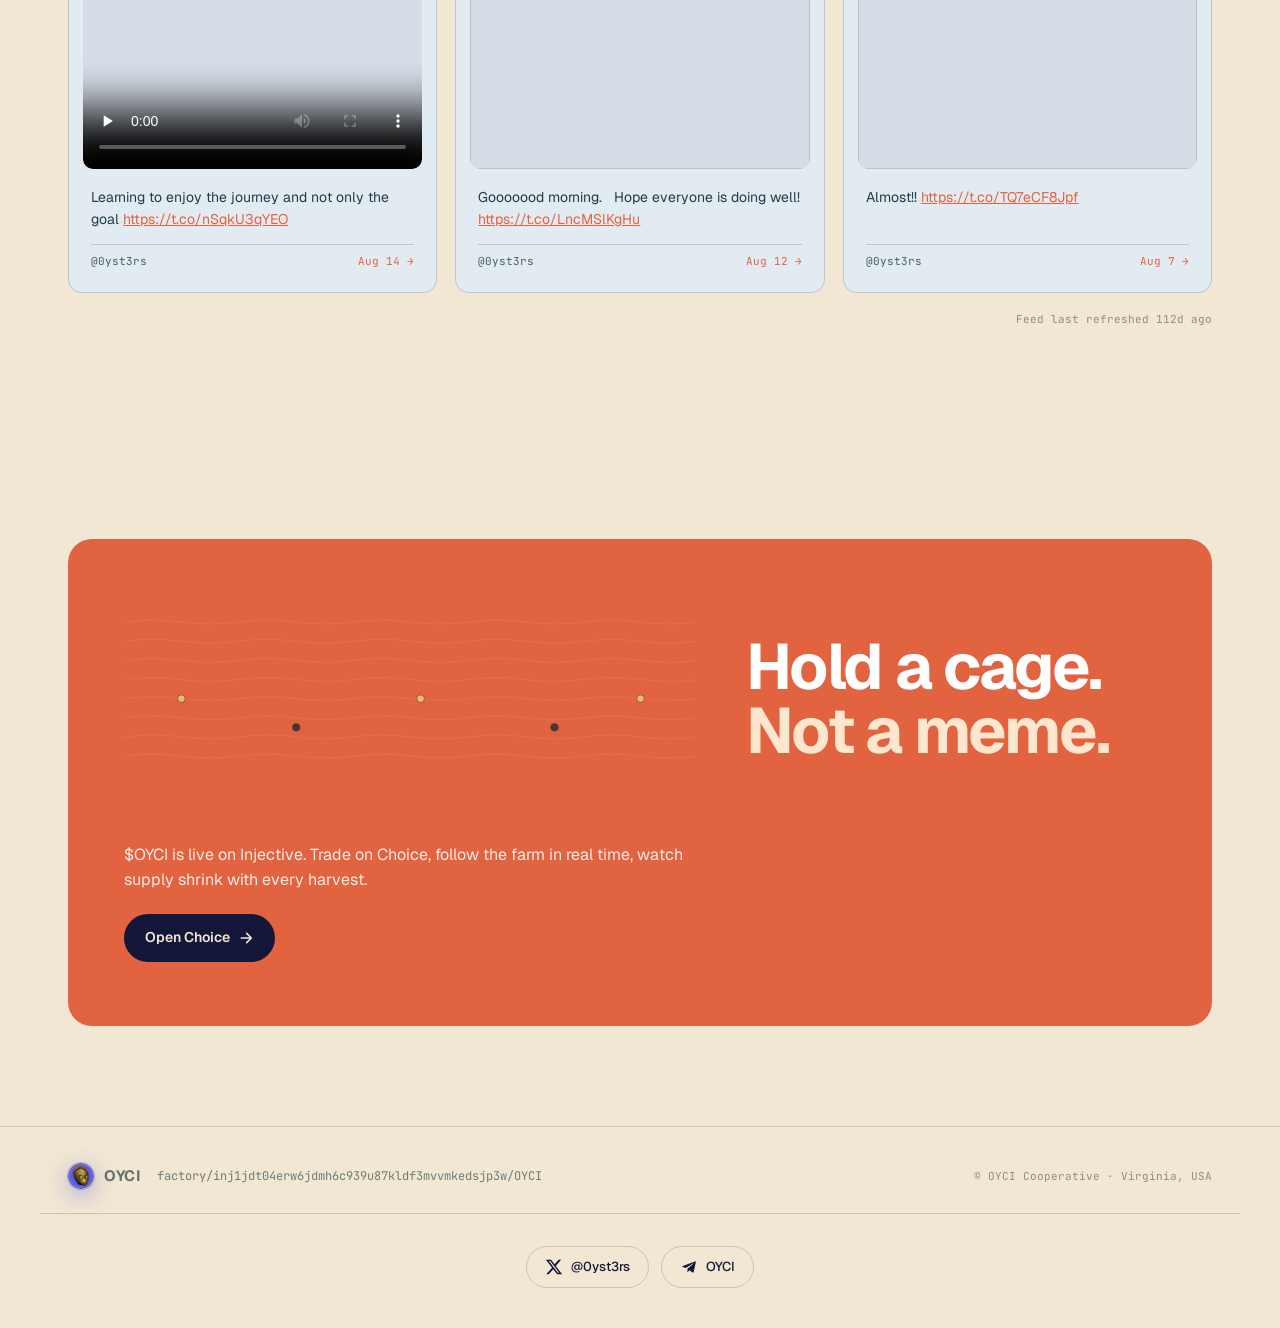
==== commit 3eaff93e: "site: remove market-cap pill from nav Revert the MC pill added on Jul 21. Nav is back to price pill " ====
--- a/index.html
+++ b/index.html
@@ -148,11 +148,6 @@
           <span class="dot"></span>
           <span>$OYCI</span>
           <span id="oyci-price">—</span>
-        </div>
-        <div class="mcpill" id="oyci-mcpill" title="Market cap and 24h price change (source: Choice analytics)">
-          <span>MC</span>
-          <span id="oyci-mc">—</span>
-          <span class="mc-chg" id="oyci-mc-chg">—</span>
         </div>
         <a class="btn primary sm" href="https://choice.exchange/charts?pool=inj1qxp3uga2q2x8sfs46ul2luk7tvq09x9r4cvuzr&amp;interval=4h&amp;input=factory%2Finj1jdt04erw6jdmh6c939u87kldf3mvvmkedsjp3w%2FOYCI&amp;output=inj" target="_blank" rel="noopener noreferrer">Buy
           <svg width="16" height="16" viewBox="0 0 24 24" fill="none" stroke="currentColor" stroke-width="2.4" stroke-linecap="round" stroke-linejoin="round"><path d="M5 12h14M13 5l7 7-7 7" /></svg>
--- a/styles.css
+++ b/styles.css
@@ -104,35 +104,6 @@
   50% { box-shadow: 0 0 0 5px rgba(94,218,144,0); }
 }
 
-.mcpill {
-  display: inline-flex; align-items: center; gap: 8px;
-  padding: 7px 12px;
-  border: 1px solid rgba(241,231,210,0.28);
-  border-radius: 999px;
-  font-family: var(--mono); font-size: 12px;
-  color: var(--sand);
-  background: rgba(10,35,43,0.35);
-  backdrop-filter: blur(8px);
-  transition: background 0.4s ease, border-color 0.4s ease, color 0.4s ease;
-}
-.mcpill .mc-chg { font-weight: 600; letter-spacing: 0.02em; }
-.mcpill.up {
-  background: rgba(46,158,95,0.22);
-  border-color: rgba(94,218,144,0.55);
-  color: #baf1c9;
-}
-.mcpill.up .mc-chg { color: #5eda90; }
-.mcpill.down {
-  background: rgba(180,55,50,0.22);
-  border-color: rgba(226,99,64,0.55);
-  color: #f5c7bc;
-}
-.mcpill.down .mc-chg { color: #ff8b6e; }
-.mcpill.flat { opacity: 0.85; }
-@media (max-width: 720px) {
-  .mcpill { display: none; }
-}
-
 /* ───── HERO with sea SVG ───── */
 .hero {
   position: relative;
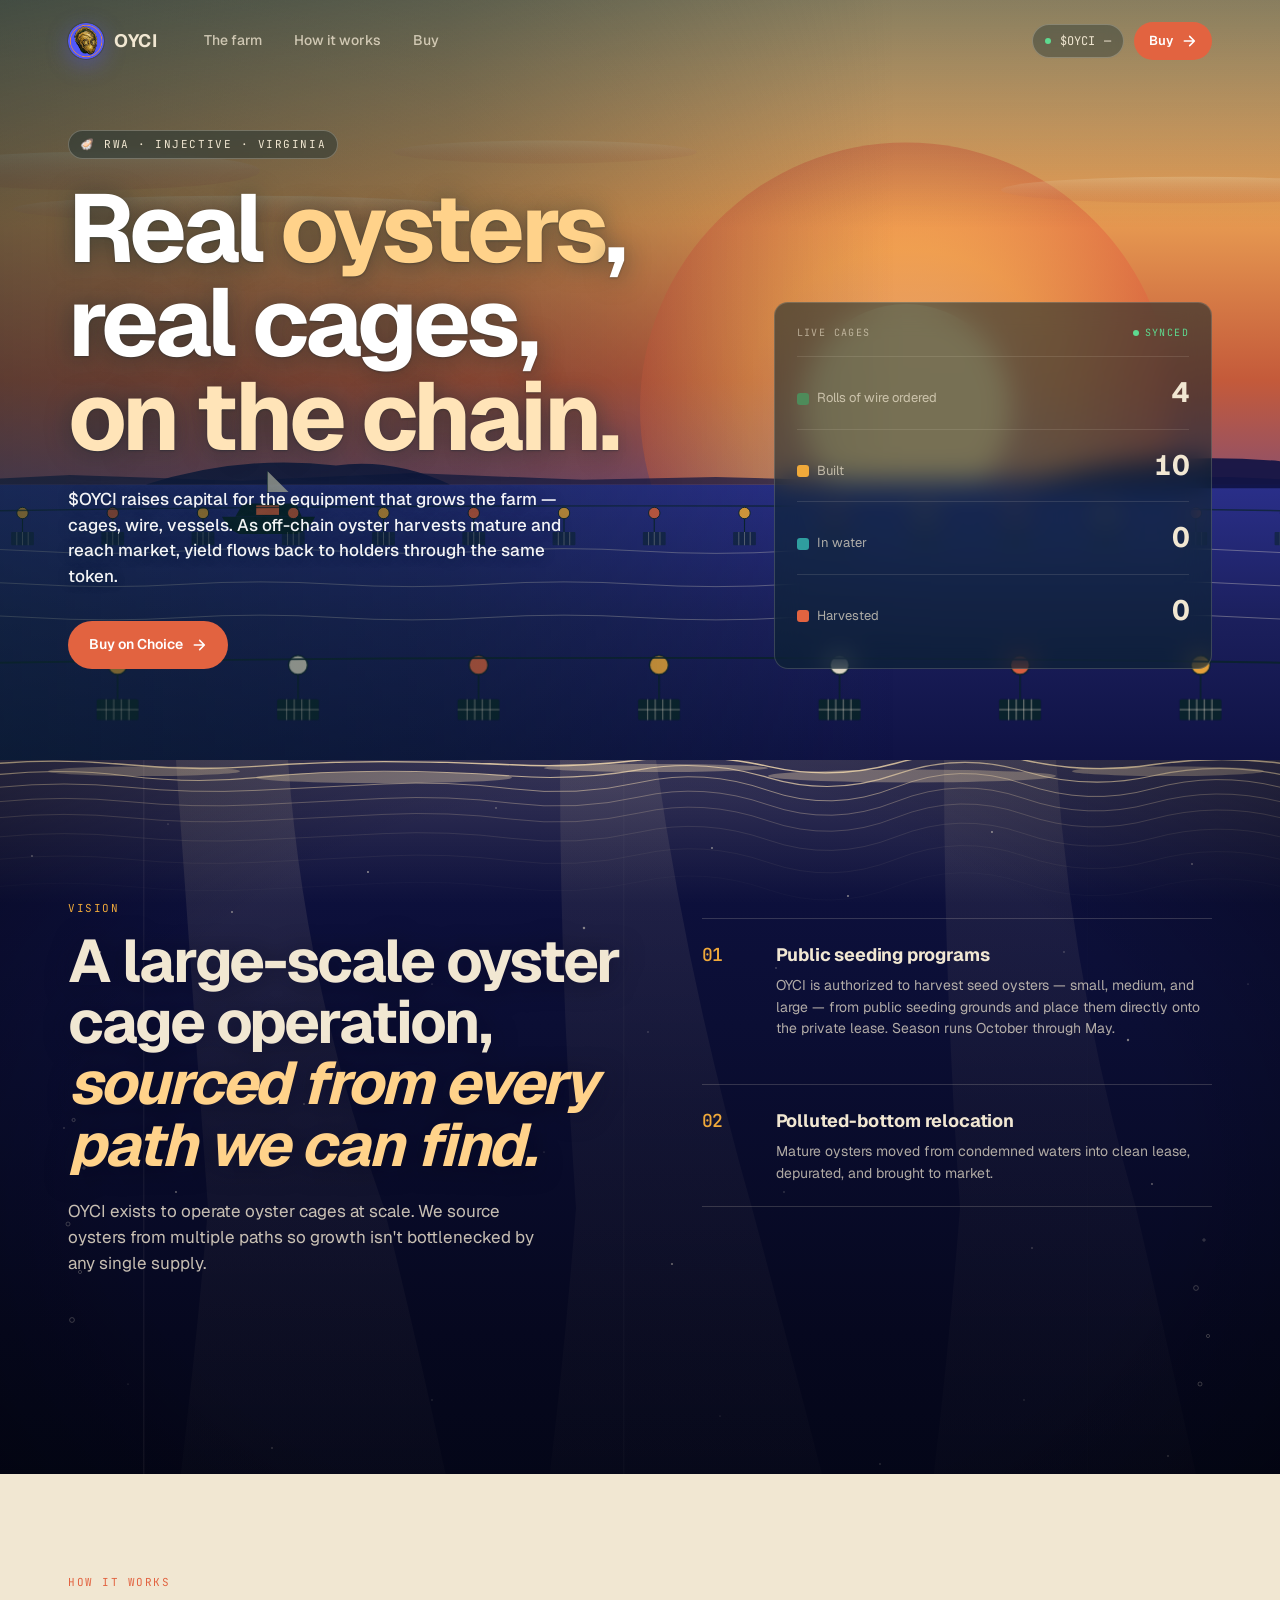
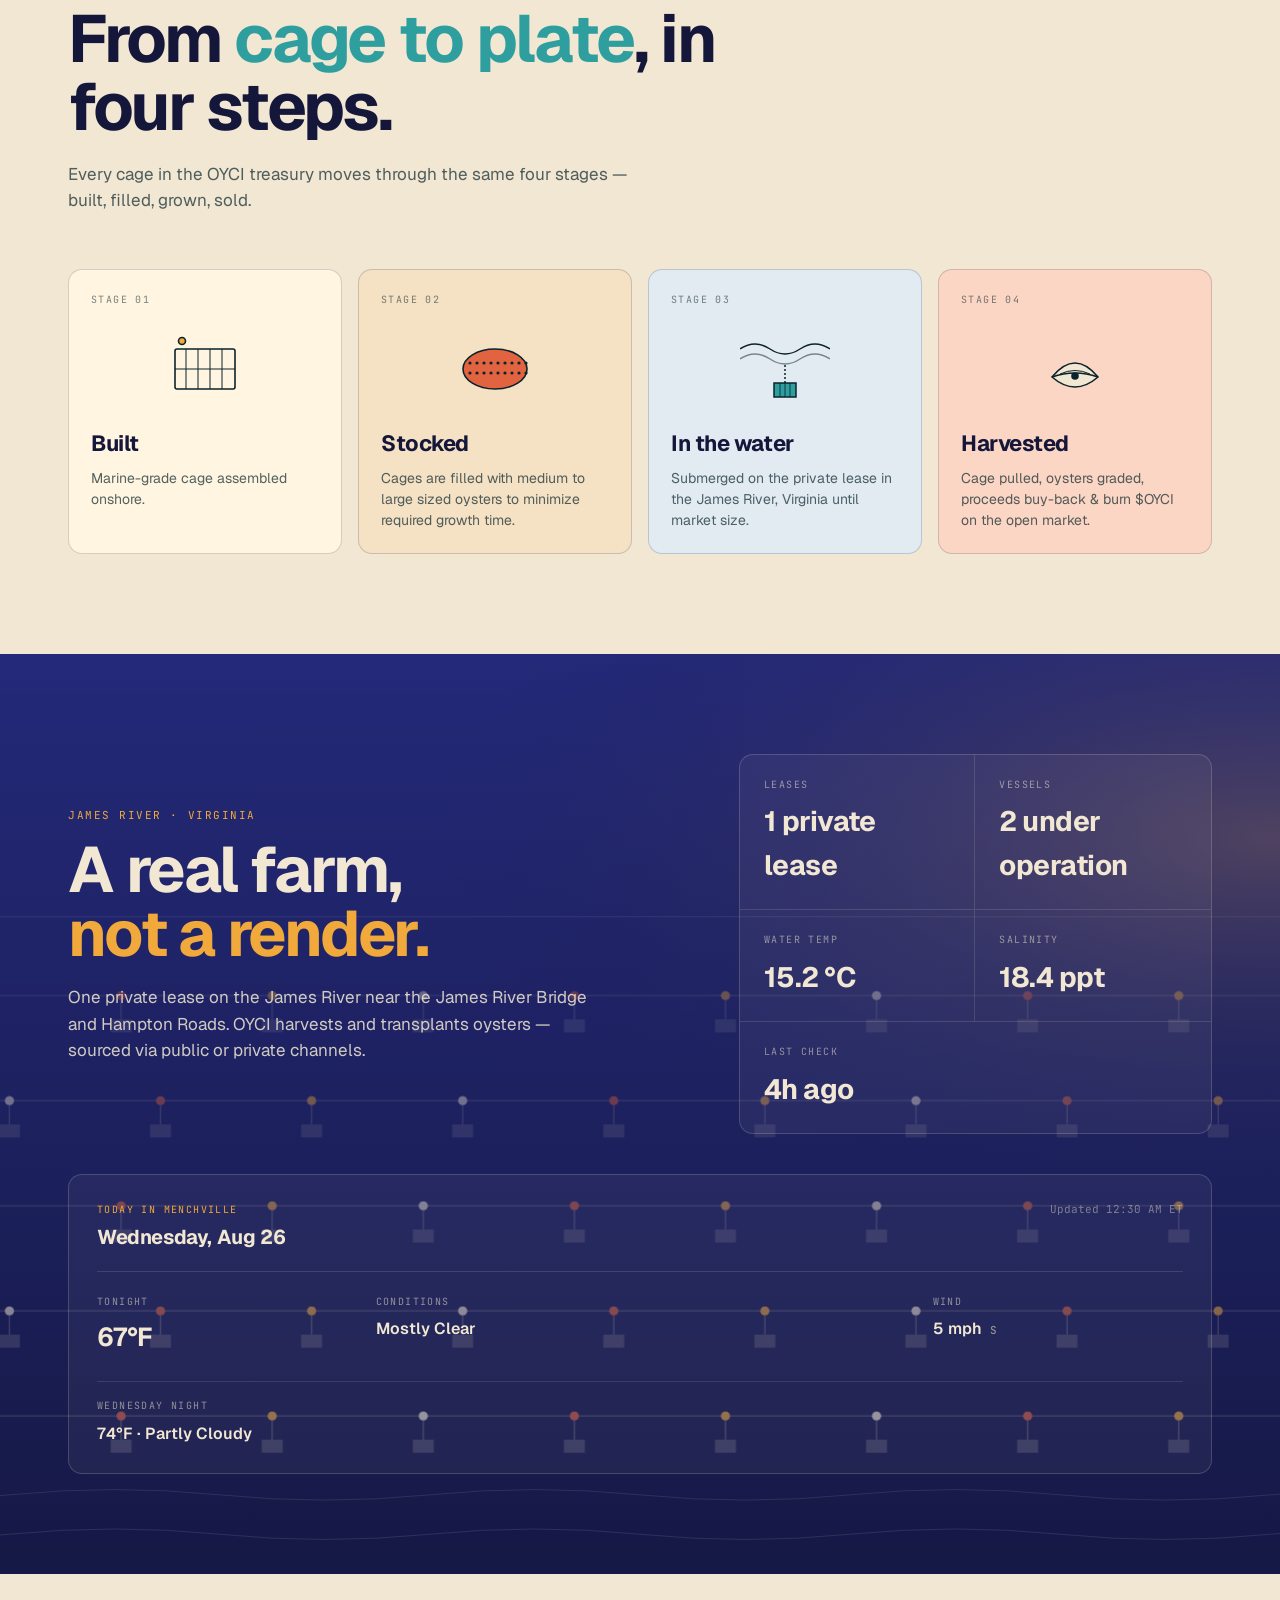
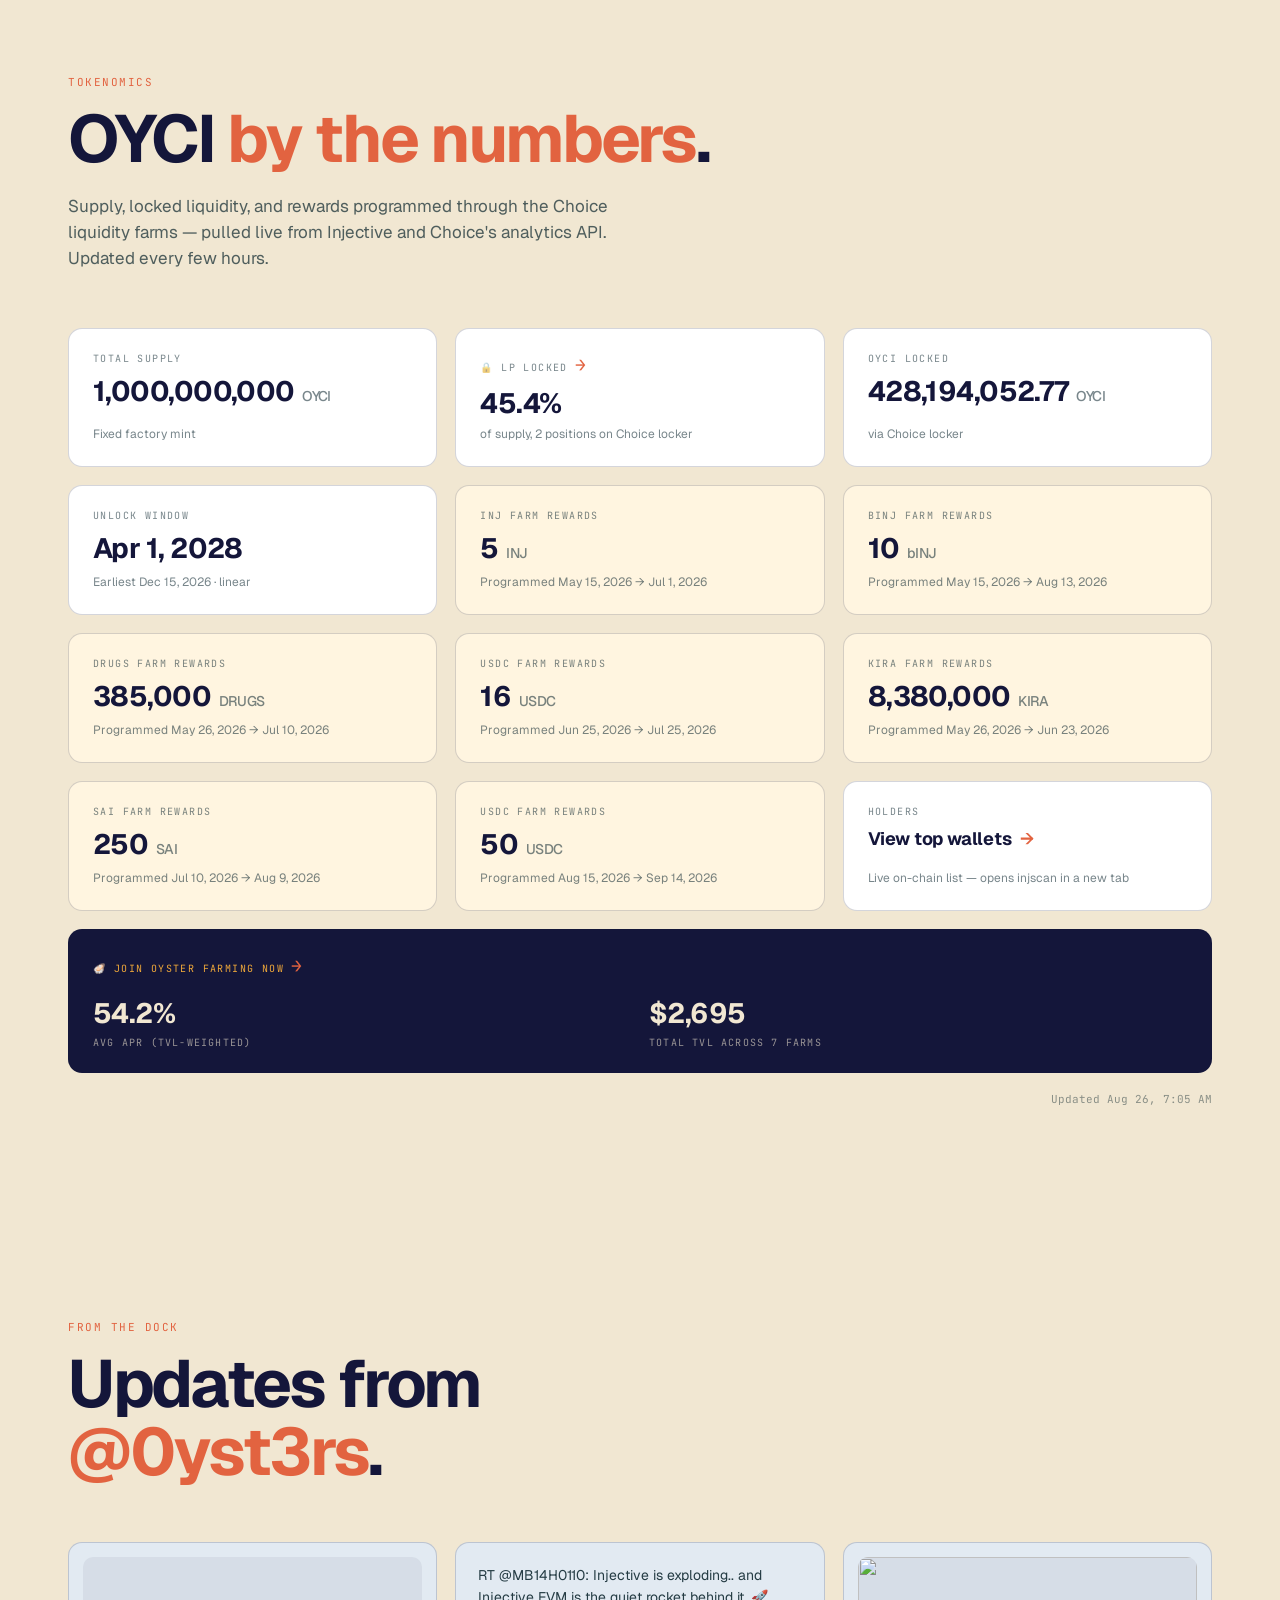
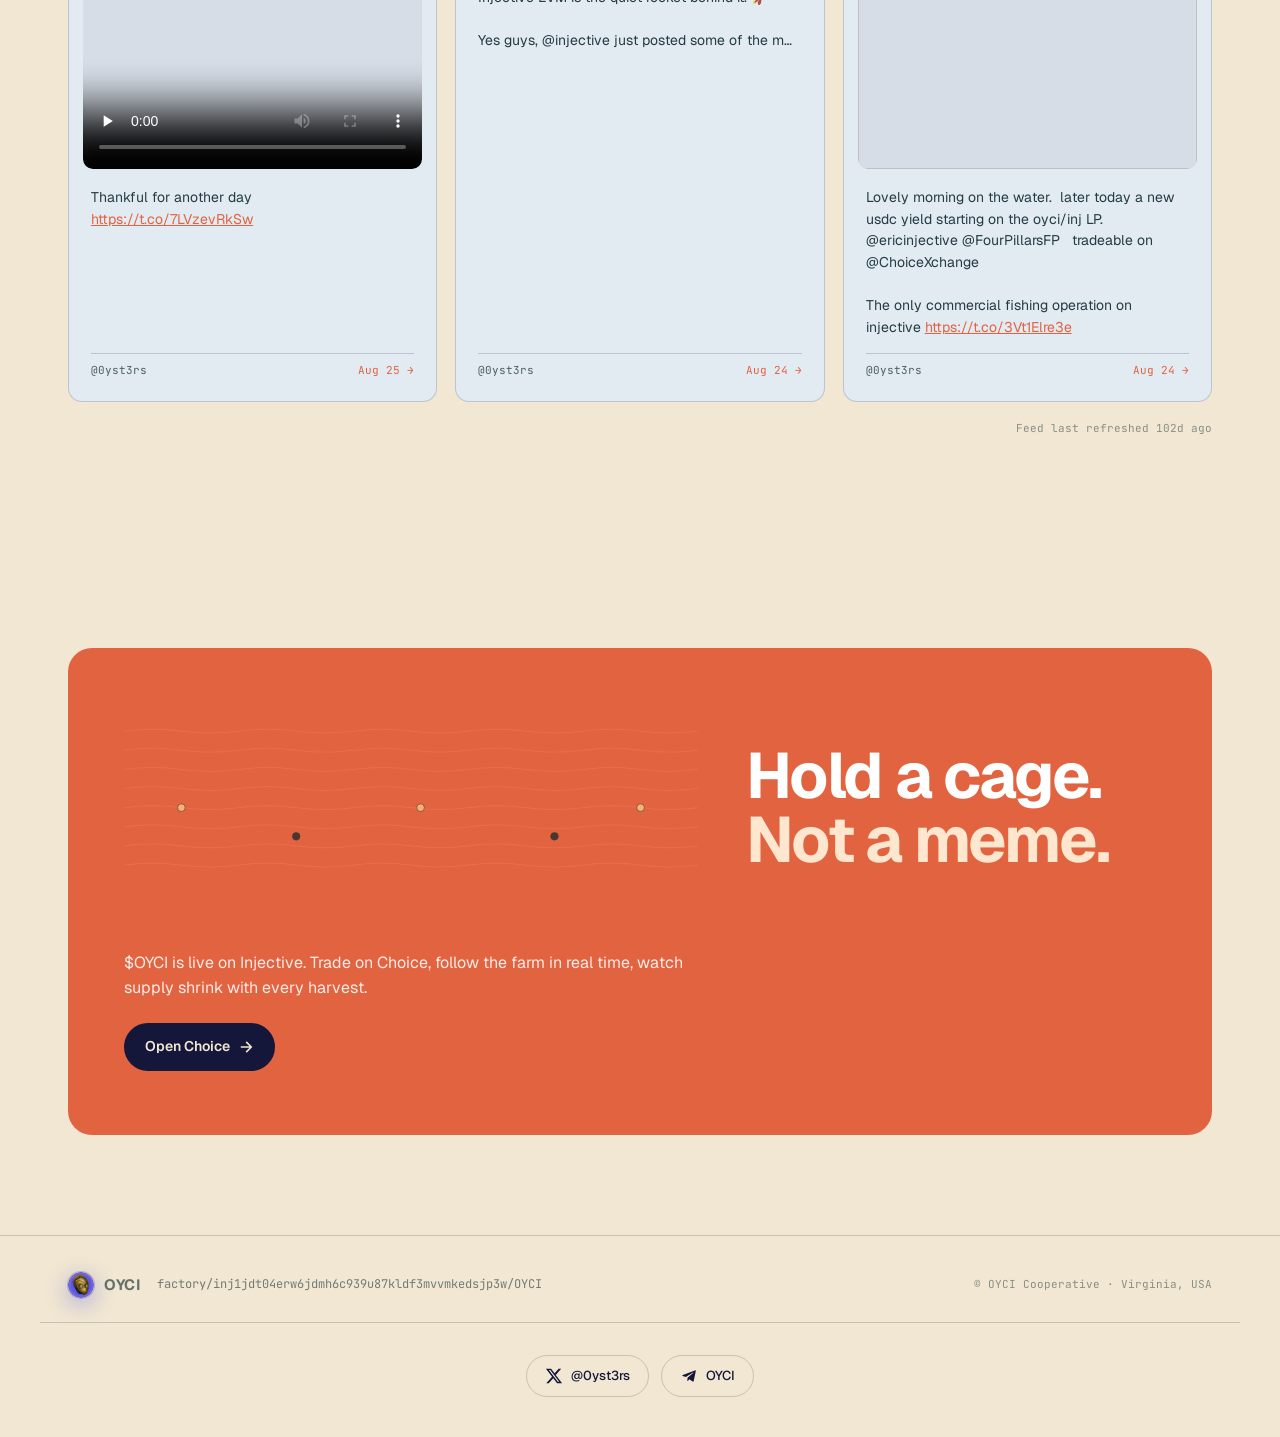
==== commit 51e742ee: "site: update vessel count to 2" ====
--- a/index.html
+++ b/index.html
@@ -547,7 +547,7 @@
       </div>
       <div class="farm-stats">
         <div><div class="k">Leases</div><div class="v">1 private lease</div></div>
-        <div><div class="k">Vessels</div><div class="v">1 under operation</div></div>
+        <div><div class="k">Vessels</div><div class="v">2 under operation</div></div>
         <div><div class="k">Water temp</div><div class="v">15.2 °C</div></div>
         <div><div class="k">Salinity</div><div class="v">18.4 ppt</div></div>
         <div class="span-2"><div class="k">Last check</div><div class="v">4h ago</div></div>
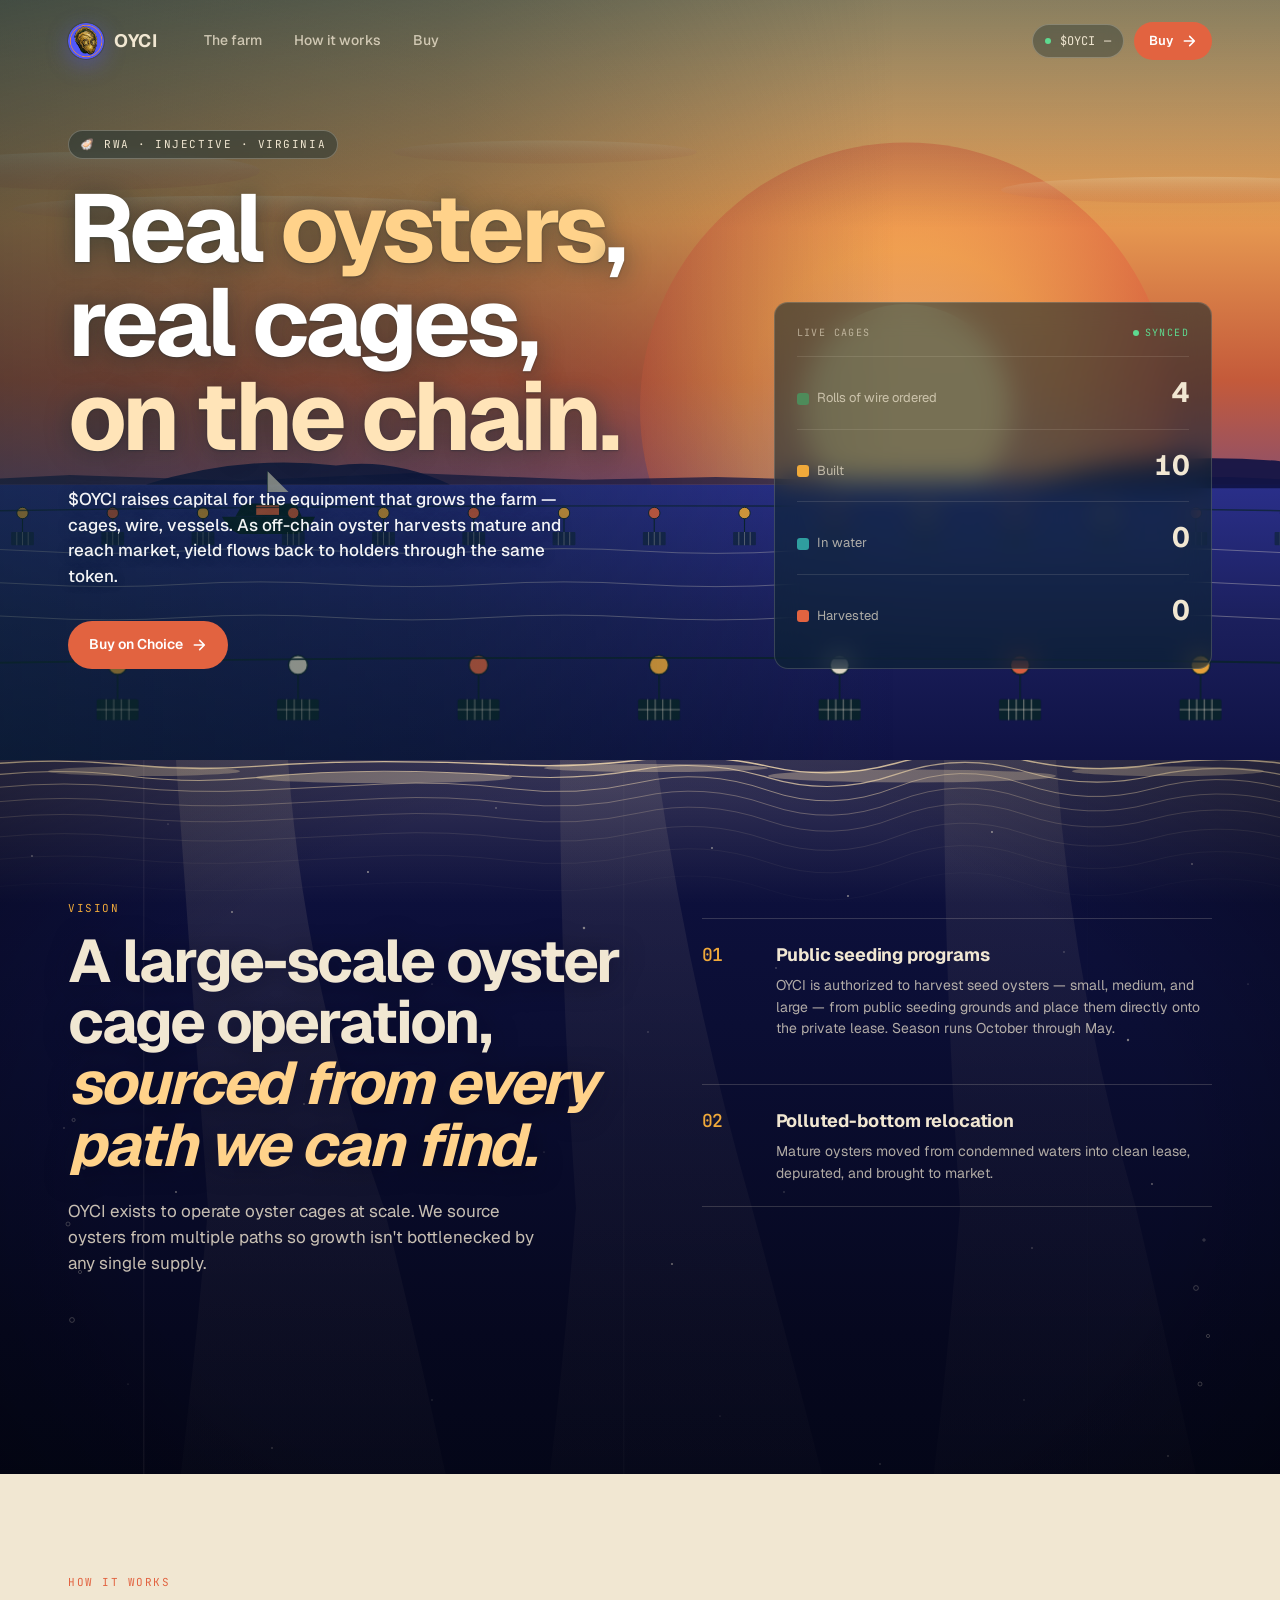
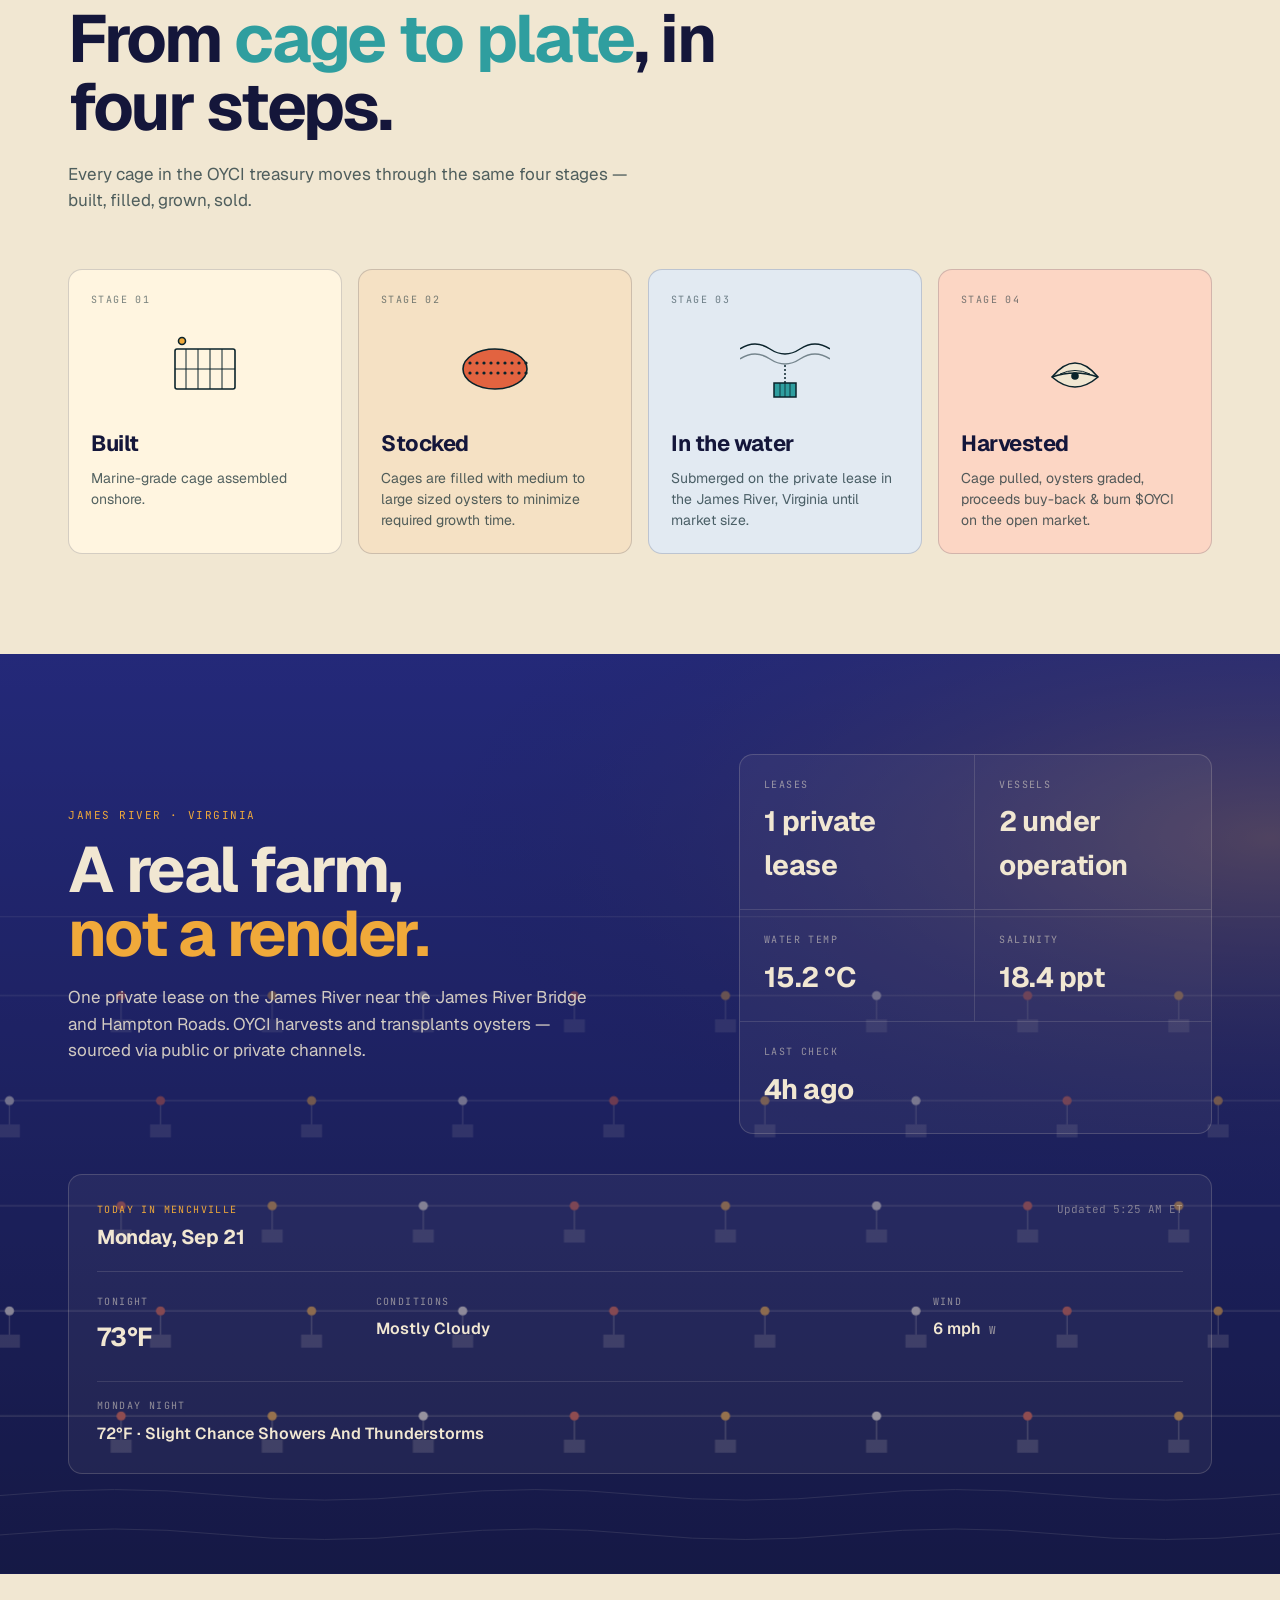
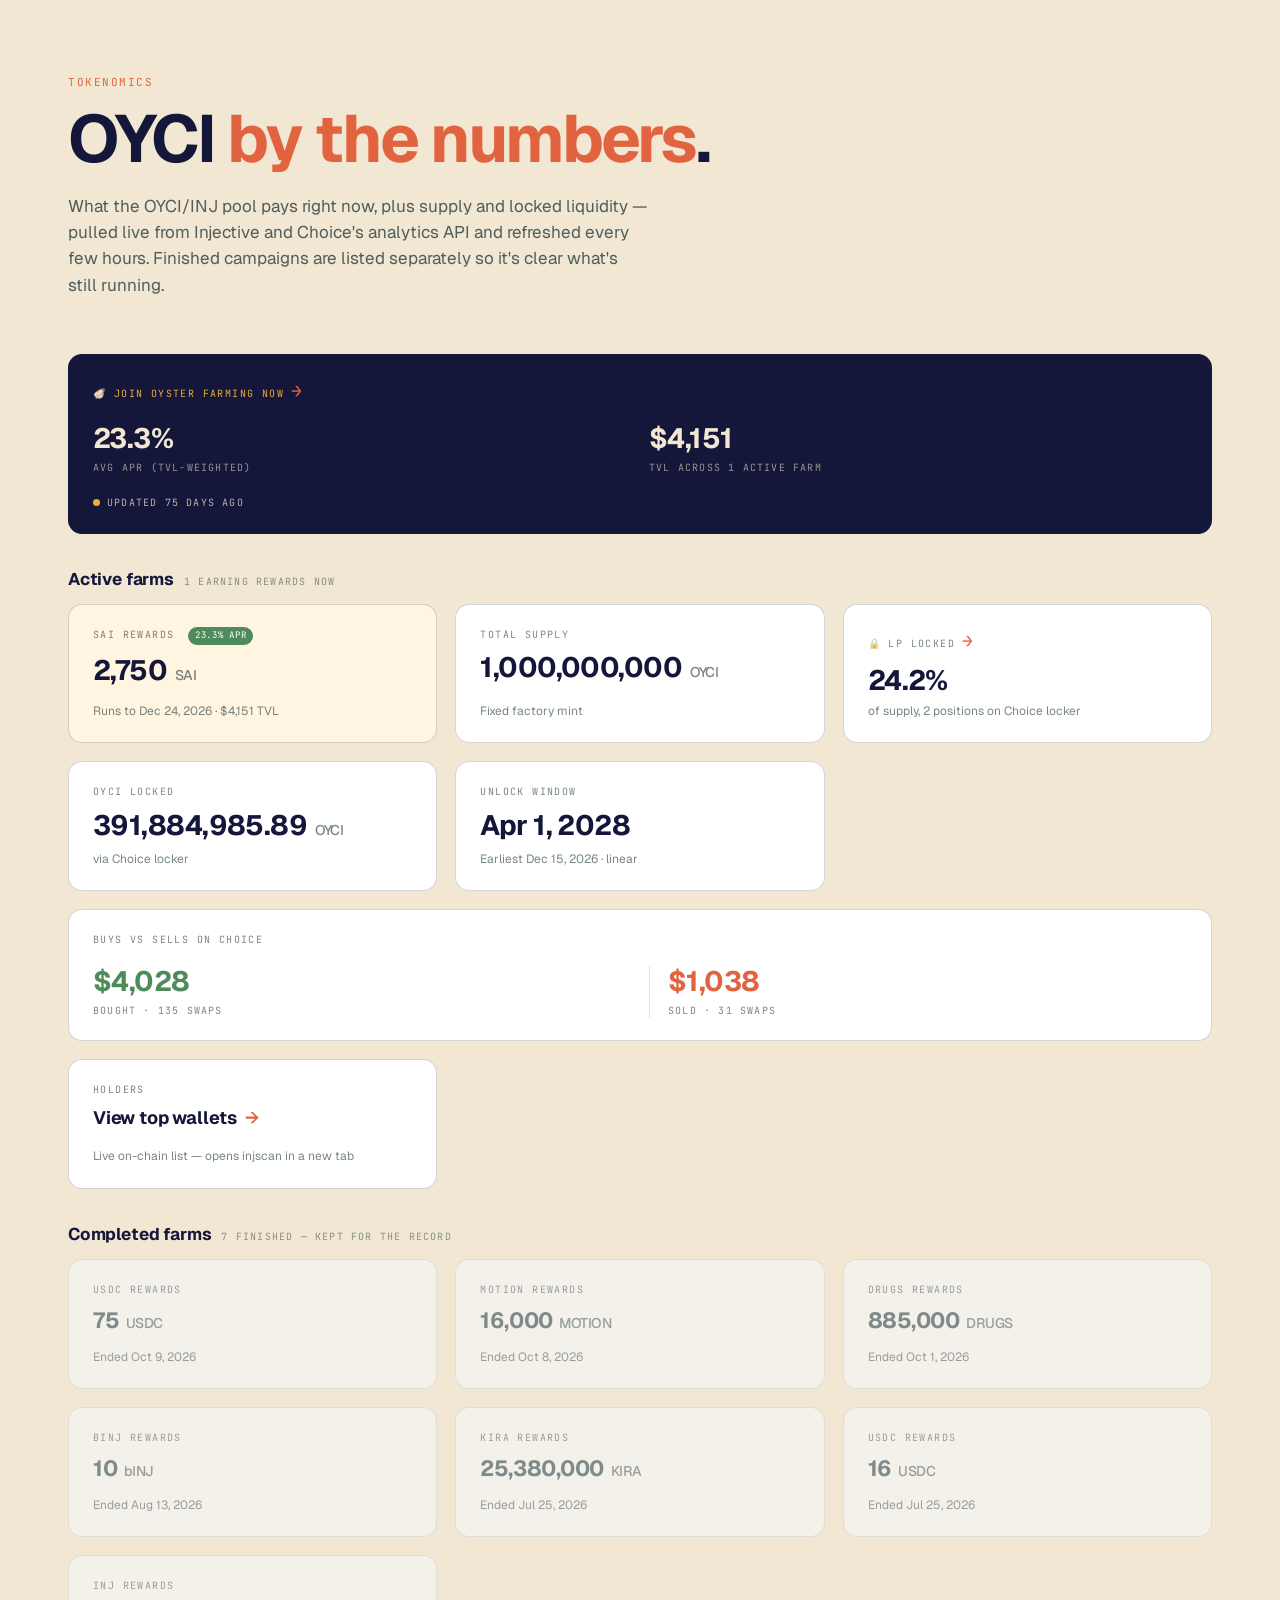
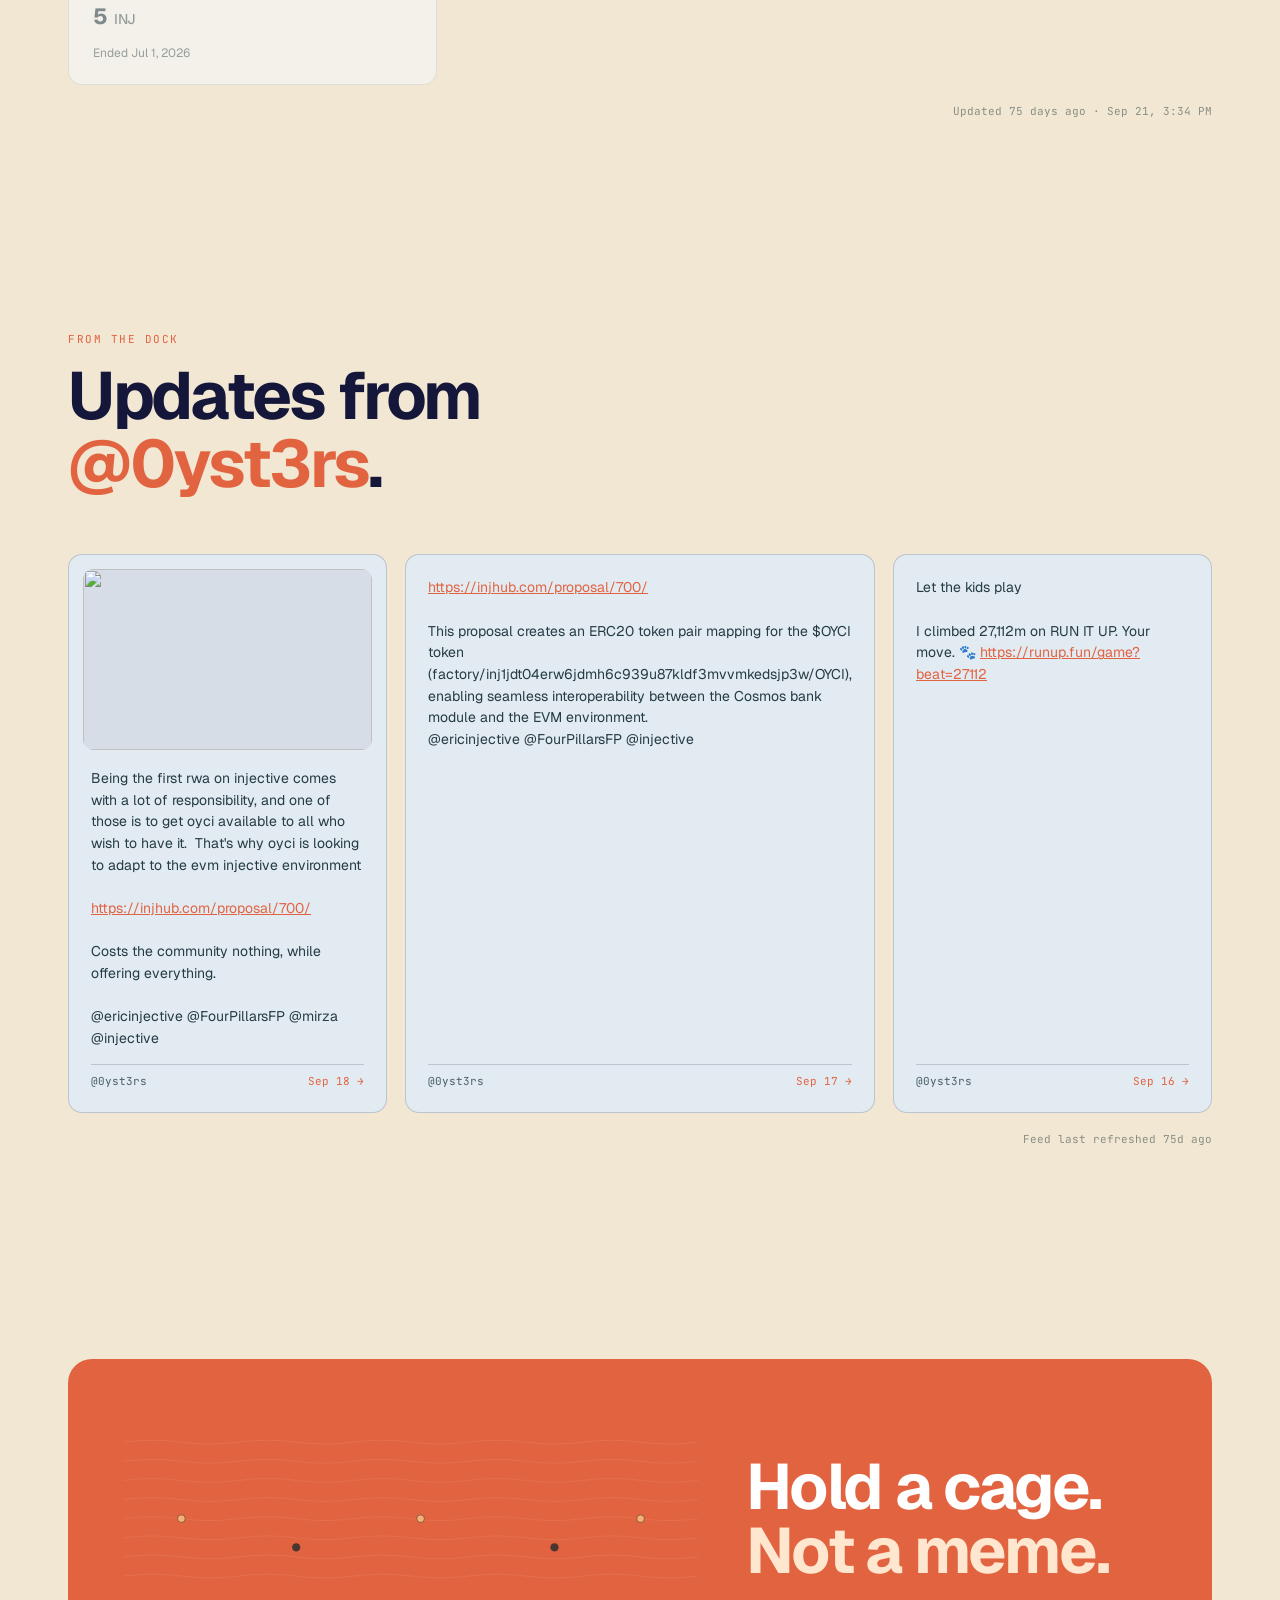
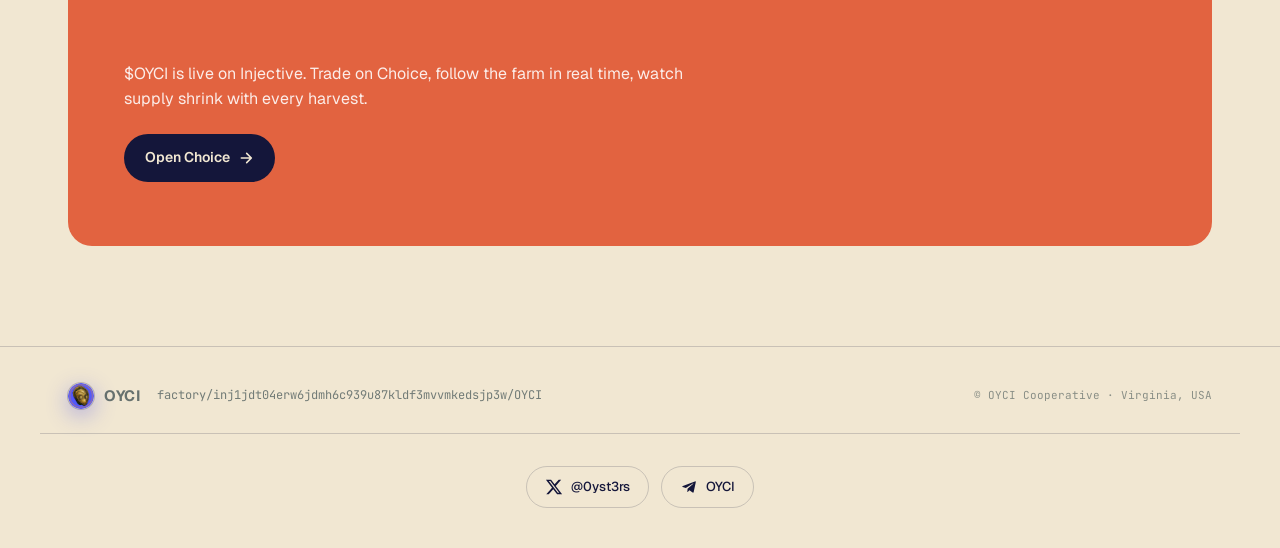
==== commit 1aaab6d8: "site: split active from completed farms, lead with live APR and TVL Farms get topped up with extra d" ====
--- a/index.html
+++ b/index.html
@@ -566,9 +566,10 @@
       <div class="kicker">Tokenomics</div>
       <h2 class="h2">OYCI <span class="a">by the numbers</span>.</h2>
       <p class="lead">
-        Supply, locked liquidity, and rewards programmed through the Choice
-        liquidity farms — pulled live from Injective and Choice's analytics
-        API. Updated every few hours.
+        What the OYCI/INJ pool pays right now, plus supply and locked
+        liquidity — pulled live from Injective and Choice's analytics API and
+        refreshed every few hours. Finished campaigns are listed separately so
+        it's clear what's still running.
       </p>
     </div>
     <div class="tokenomics-grid" id="tokenomics-grid">
--- a/styles.css
+++ b/styles.css
@@ -410,6 +410,64 @@
   color: rgba(10,35,43,0.55);
 }
 .tk-tile.tk-farm { background: #fff5e0; }
+.tk-tile.tk-farm-done,
+.tk-tile.tk-muted {
+  background: #f4f1ea;
+  border-color: rgba(10,35,43,0.09);
+}
+.tk-tile.tk-muted .tk-v,
+.tk-tile.tk-muted .tk-sub { color: rgba(10,35,43,0.45); }
+.tk-tile.tk-farm-done .tk-v { color: rgba(10,35,43,0.5); font-size: 22px; }
+.tk-tile.tk-farm-done .tk-unit,
+.tk-tile.tk-farm-done .tk-k,
+.tk-tile.tk-farm-done .tk-sub { color: rgba(10,35,43,0.4); }
+.tk-badge {
+  display: inline-block;
+  margin-left: 6px;
+  padding: 2px 7px;
+  border-radius: 999px;
+  background: var(--kelp);
+  color: #fff;
+  font-family: var(--mono); font-size: 9px;
+  letter-spacing: 0.08em;
+}
+.tk-head {
+  grid-column: 1 / -1;
+  display: flex; align-items: baseline; gap: 10px;
+  flex-wrap: wrap;
+  margin: 14px 0 -6px;
+}
+.tk-head-t {
+  font-size: 17px; font-weight: 700;
+  letter-spacing: -0.01em;
+  color: var(--ink);
+}
+.tk-head-s {
+  font-family: var(--mono); font-size: 10px;
+  letter-spacing: 0.12em; text-transform: uppercase;
+  color: rgba(10,35,43,0.45);
+}
+.tk-fresh {
+  display: inline-flex; align-items: center; gap: 7px;
+  margin-top: 14px;
+  font-family: var(--mono); font-size: 10px;
+  letter-spacing: 0.12em; text-transform: uppercase;
+  color: rgba(241,231,210,0.75);
+}
+.tk-muted .tk-fresh { color: rgba(10,35,43,0.45); }
+.tk-dot {
+  width: 7px; height: 7px; border-radius: 50%;
+  background: var(--amber);
+  box-shadow: 0 0 0 0 rgba(240,169,58,0.65);
+  animation: tk-pulse 2.4s ease-out infinite;
+}
+@keyframes tk-pulse {
+  70% { box-shadow: 0 0 0 7px rgba(240,169,58,0); }
+  100% { box-shadow: 0 0 0 0 rgba(240,169,58,0); }
+}
+@media (prefers-reduced-motion: reduce) {
+  .tk-dot { animation: none; }
+}
 .tk-tile.tk-link {
   text-decoration: none;
   transition: border-color 0.15s, background 0.15s, transform 0.15s;
@@ -439,11 +497,17 @@
 .tk-tile.tk-live .tk-k { color: var(--amber); }
 .tk-tile.tk-live .tk-v { color: var(--sand); }
 .tk-tile.tk-live .tk-sub-inline { color: rgba(241,231,210,0.6); }
-.tk-tile.tk-live .tk-v-row {
+.tk-tile .tk-v-row {
   display: grid; grid-template-columns: 1fr 1fr;
   gap: 18px;
   margin-top: 8px;
 }
+.tk-trades .tk-v-row > div + div {
+  border-left: 1px solid rgba(10,35,43,0.12);
+  padding-left: 18px;
+}
+.tk-trades .tk-buy { color: var(--kelp); }
+.tk-trades .tk-sell { color: var(--coral); }
 .tk-wide { grid-column: 1 / -1; }
 .tk-empty {
   grid-column: 1 / -1;
@@ -463,7 +527,8 @@
 }
 @media (max-width: 640px) {
   .tokenomics-grid { grid-template-columns: 1fr; }
-  .tk-tile.tk-live .tk-v-row { grid-template-columns: 1fr; gap: 14px; }
+  .tk-tile .tk-v-row { grid-template-columns: 1fr; gap: 14px; }
+  .tk-trades .tk-v-row > div + div { border-left: 0; padding-left: 0; }
 }
 
 /* ───── tweets section ───── */
